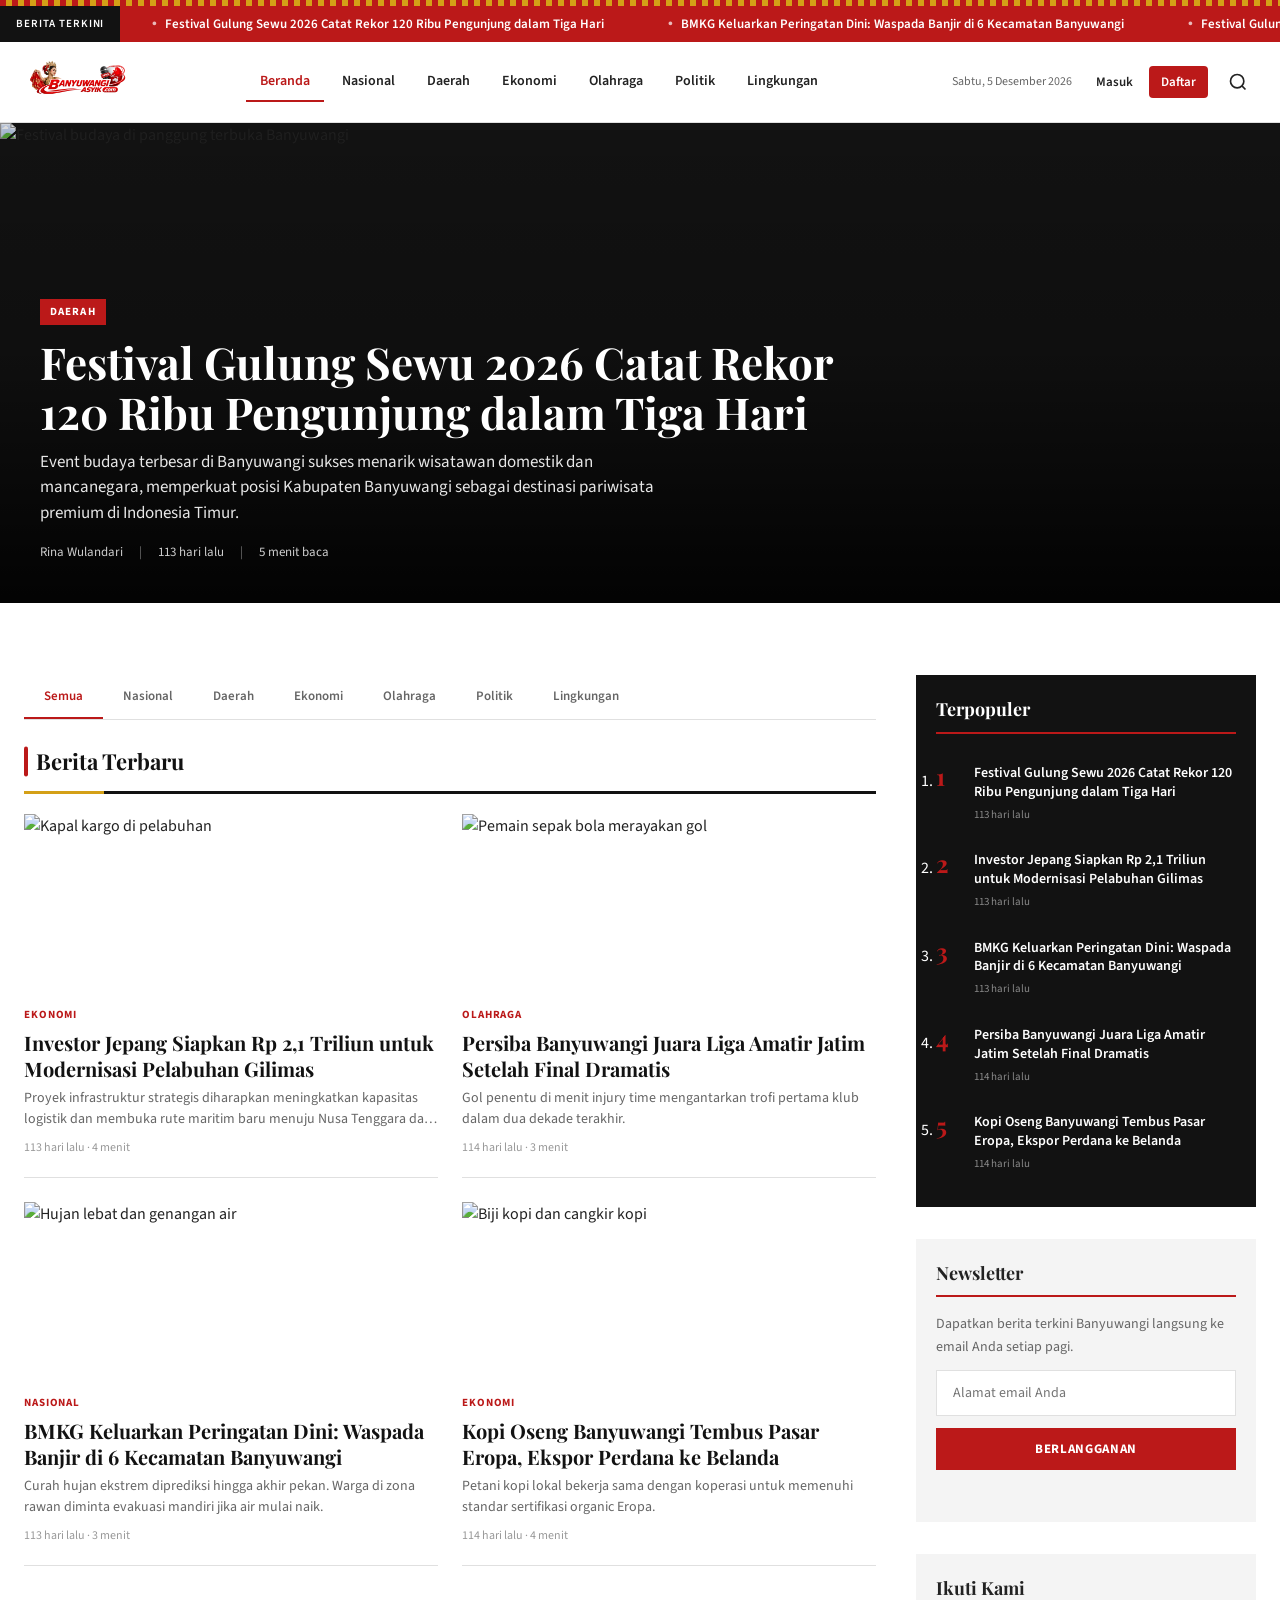
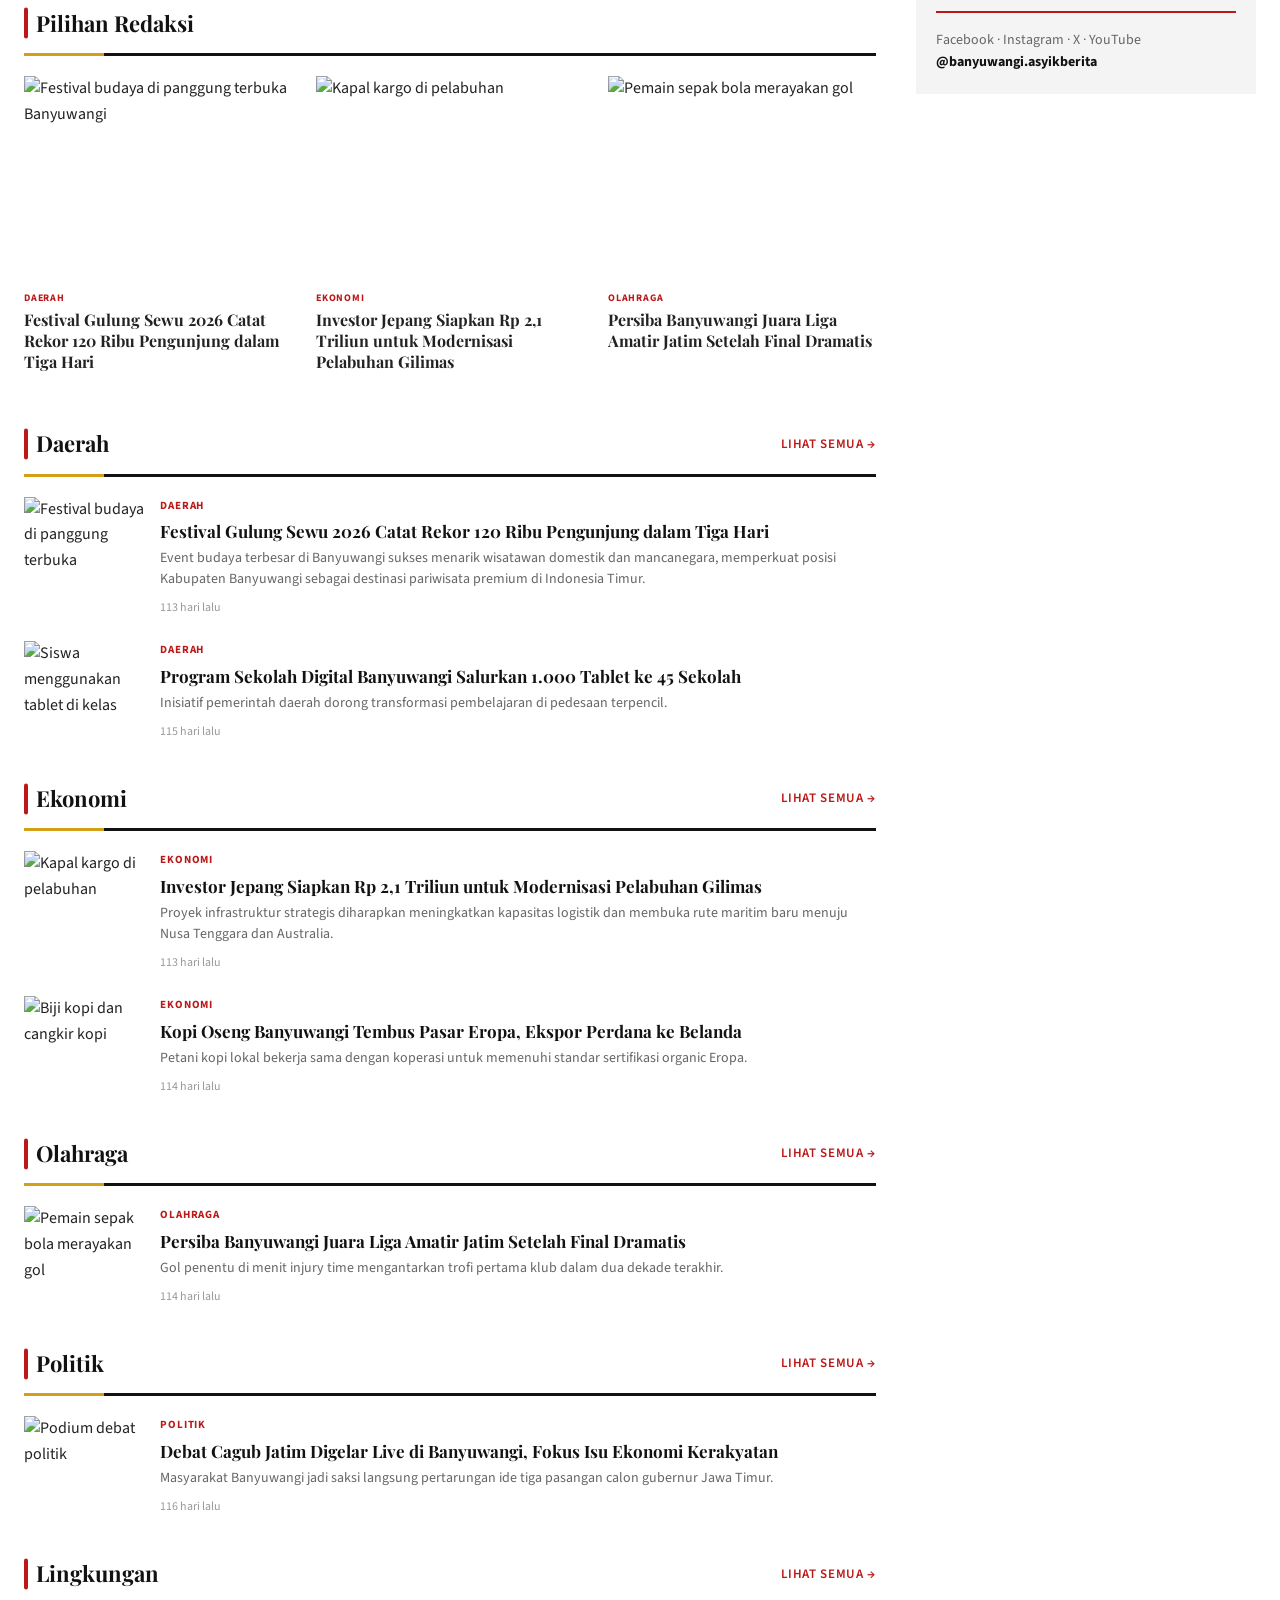
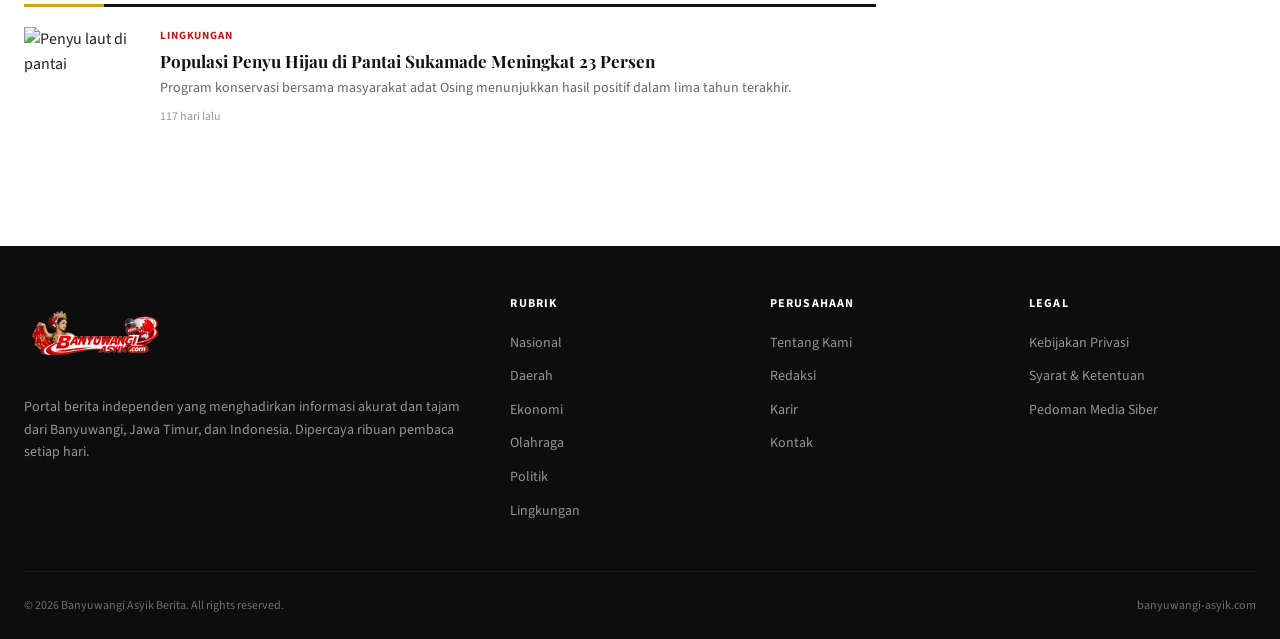
==== index.html @ 3a58cfba "Migrasi ke Firebase: Auth, Firestore database, dan Storage untuk upload foto/video" ====
<!DOCTYPE html>
<html lang="id">
<head>
  <meta charset="UTF-8">
  <meta name="viewport" content="width=device-width, initial-scale=1.0">
  <meta name="description" content="Banyuwangi Asyik Berita — Portal berita terpercaya dari Banyuwangi dan sekitarnya. Nasional, daerah, ekonomi, olahraga, dan lebih banyak lagi.">
  <meta name="keywords" content="Banyuwangi, berita, portal berita, berita Banyuwangi, berita Jawa Timur, berita Indonesia">
  <meta name="author" content="Banyuwangi Asyik Berita">
  <meta name="robots" content="index, follow">
  <meta name="theme-color" content="#bb1919">

  <!-- Open Graph -->
  <meta property="og:type" content="website">
  <meta property="og:site_name" content="Banyuwangi Asyik Berita">
  <meta property="og:title" content="Banyuwangi Asyik Berita — Portal Berita Terkini">
  <meta property="og:description" content="Portal berita terpercaya dari Banyuwangi dan sekitarnya. Nasional, daerah, ekonomi, olahraga, dan lebih banyak lagi.">
  <meta property="og:url" content="https://banyuwangi-asyik.com/">
  <meta property="og:image" content="assets/logo.png">
  <meta property="og:locale" content="id_ID">

  <!-- Twitter Card -->
  <meta name="twitter:card" content="summary">
  <meta name="twitter:title" content="Banyuwangi Asyik Berita — Portal Berita Terkini">
  <meta name="twitter:description" content="Portal berita terpercaya dari Banyuwangi dan sekitarnya.">
  <meta name="twitter:image" content="assets/logo.png">

  <title>Banyuwangi Asyik Berita — Portal Berita Terkini</title>
  <link rel="preconnect" href="https://fonts.googleapis.com">
  <link rel="preconnect" href="https://fonts.gstatic.com" crossorigin>
  <link href="https://fonts.googleapis.com/css2?family=Playfair+Display:wght@600;700;800&family=Source+Sans+3:wght@400;600;700&display=swap" rel="stylesheet">
  <link rel="stylesheet" href="css/style.css">
  <link rel="icon" href="assets/logo.png" type="image/png">
  <link rel="canonical" href="https://banyuwangi-asyik.com/">

  <!-- Firebase SDK -->
  <script src="https://www.gstatic.com/firebasejs/8.10.1/firebase-app.js"></script>
  <script src="https://www.gstatic.com/firebasejs/8.10.1/firebase-auth.js"></script>
  <script src="https://www.gstatic.com/firebasejs/8.10.1/firebase-firestore.js"></script>
  <script src="https://www.gstatic.com/firebasejs/8.10.1/firebase-storage.js"></script>
</head>
<body>

  <!-- Batik Pattern -->
  <div class="batik-pattern" aria-hidden="true"></div>

  <!-- Breaking News -->
  <div class="breaking-bar" id="breaking-bar">
    <div class="breaking-bar__label">Berita Terkini</div>
    <div class="breaking-bar__track">
      <div class="breaking-bar__items" id="breaking-ticker"></div>
    </div>
  </div>

  <!-- Header -->
  <header class="site-header">
    <div class="site-header__inner">
      <a href="index.html" class="site-logo" aria-label="Banyuwangi Asyik Berita - Beranda">
        <img src="assets/logo.png" alt="Banyuwangi Asyik Berita Online" class="site-logo__img" width="200" height="68">
      </a>

      <nav class="site-nav" aria-label="Navigasi utama">
        <a href="index.html" class="site-nav__link active" aria-current="page">Beranda</a>
        <a href="index.html#nasional" class="site-nav__link">Nasional</a>
        <a href="index.html#daerah" class="site-nav__link">Daerah</a>
        <a href="index.html#ekonomi" class="site-nav__link">Ekonomi</a>
        <a href="index.html#olahraga" class="site-nav__link">Olahraga</a>
        <a href="index.html#politik" class="site-nav__link">Politik</a>
        <a href="index.html#lingkungan" class="site-nav__link">Lingkungan</a>
      </nav>

      <div class="site-header__actions">
        <time class="header-date" id="header-date"></time>
        <nav class="auth-nav" id="auth-nav" aria-label="Navigasi akun"></nav>
        <button class="btn-search" id="btn-search" aria-label="Cari berita">
          <svg width="20" height="20" viewBox="0 0 24 24" fill="none" stroke="currentColor" stroke-width="2" aria-hidden="true">
            <circle cx="11" cy="11" r="8"/><path d="m21 21-4.3-4.3"/>
          </svg>
        </button>
        <button class="btn-menu" id="btn-menu" aria-label="Buka menu navigasi" aria-expanded="false" aria-controls="mobile-nav">
          <span></span><span></span><span></span>
        </button>
      </div>
    </div>
  </header>

  <!-- Mobile Nav -->
  <nav class="mobile-nav" id="mobile-nav" aria-label="Navigasi mobile">
    <a href="index.html" class="mobile-nav__link">Beranda</a>
    <a href="index.html#nasional" class="mobile-nav__link">Nasional</a>
    <a href="index.html#daerah" class="mobile-nav__link">Daerah</a>
    <a href="index.html#ekonomi" class="mobile-nav__link">Ekonomi</a>
    <a href="index.html#olahraga" class="mobile-nav__link">Olahraga</a>
    <a href="index.html#politik" class="mobile-nav__link">Politik</a>
    <a href="index.html#lingkungan" class="mobile-nav__link">Lingkungan</a>
  </nav>

  <!-- Hero -->
  <section class="hero" id="hero-section" aria-label="Berita utama"></section>

  <!-- Main Content -->
  <div class="container">
    <div class="main-grid">
      <main>
        <!-- Category Tabs -->
        <div class="category-tabs" id="category-tabs" role="tablist" aria-label="Kategori berita"></div>

        <!-- Latest News Grid -->
        <div class="section-header">
          <h2 class="section-header__title">Berita Terbaru</h2>
        </div>
        <div class="news-grid" id="news-grid"></div>

        <!-- Stories Row -->
        <div class="section-header">
          <h2 class="section-header__title">Pilihan Redaksi</h2>
        </div>
        <div class="stories-row" id="stories-row"></div>

        <!-- Category Sections -->
        <div id="category-sections"></div>
      </main>

      <!-- Sidebar -->
      <aside class="sidebar">
        <div class="sidebar-widget sidebar-widget--dark">
          <h3 class="sidebar-widget__title">Terpopuler</h3>
          <ol class="most-read-list" id="most-read"></ol>
        </div>

        <div class="sidebar-widget">
          <h3 class="sidebar-widget__title">Newsletter</h3>
          <p style="font-size:0.875rem;color:var(--color-text-muted);margin-bottom:0.75rem;">
            Dapatkan berita terkini Banyuwangi langsung ke email Anda setiap pagi.
          </p>
          <form class="newsletter-form" id="newsletter-form">
            <input type="email" placeholder="Alamat email Anda" required aria-label="Alamat email">
            <button type="submit">Berlangganan</button>
          </form>
          <p class="newsletter-form__message" id="newsletter-message" role="status" aria-live="polite"></p>
        </div>

        <div class="sidebar-widget">
          <h3 class="sidebar-widget__title">Ikuti Kami</h3>
          <p style="font-size:0.875rem;color:var(--color-text-muted);line-height:1.6;">
            Facebook · Instagram · X · YouTube<br>
            <strong style="color:var(--color-dark);">@banyuwangi.asyikberita</strong>
          </p>
        </div>
      </aside>
    </div>
  </div>

  <!-- Footer -->
  <footer class="site-footer">
    <div class="container">
      <div class="site-footer__grid">
        <div>
          <img src="assets/logo.png" alt="Banyuwangi Asyik Berita Online" class="site-footer__logo" width="220" height="90">
          <p class="site-footer__desc">
            Portal berita independen yang menghadirkan informasi akurat dan tajam dari Banyuwangi, Jawa Timur, dan Indonesia. Dipercaya ribuan pembaca setiap hari.
          </p>
        </div>
        <div>
          <h4 class="site-footer__heading">Rubrik</h4>
          <ul class="site-footer__links">
            <li><a href="index.html#nasional">Nasional</a></li>
            <li><a href="index.html#daerah">Daerah</a></li>
            <li><a href="index.html#ekonomi">Ekonomi</a></li>
            <li><a href="index.html#olahraga">Olahraga</a></li>
            <li><a href="index.html#politik">Politik</a></li>
            <li><a href="index.html#lingkungan">Lingkungan</a></li>
          </ul>
        </div>
        <div>
          <h4 class="site-footer__heading">Perusahaan</h4>
          <ul class="site-footer__links">
            <li><a href="#">Tentang Kami</a></li>
            <li><a href="#">Redaksi</a></li>
            <li><a href="#">Karir</a></li>
            <li><a href="#">Kontak</a></li>
          </ul>
        </div>
        <div>
          <h4 class="site-footer__heading">Legal</h4>
          <ul class="site-footer__links">
            <li><a href="#">Kebijakan Privasi</a></li>
            <li><a href="#">Syarat & Ketentuan</a></li>
            <li><a href="#">Pedoman Media Siber</a></li>
          </ul>
        </div>
      </div>
      <div class="site-footer__bottom">
        <span>&copy; 2026 Banyuwangi Asyik Berita. All rights reserved.</span>
        <span>banyuwangi-asyik.com</span>
      </div>
    </div>
  </footer>

  <!-- Search Modal -->
  <div class="search-modal" id="search-modal" role="dialog" aria-label="Pencarian" aria-modal="true">
    <div class="search-modal__box">
      <button class="search-modal__close" id="search-close" aria-label="Tutup pencarian">&times;</button>
      <input type="search" class="search-modal__input" id="search-input" placeholder="Cari berita..." autofocus>
      <div class="search-results" id="search-results"></div>
    </div>
  </div>

  <script src="js/articles.js"></script>
  <script src="js/firebase-config.js"></script>
  <script src="js/auth.js"></script>
  <script src="js/main.js"></script>
  <script>
    document.addEventListener("DOMContentLoaded", async () => {
      await loadFirebaseArticles();
      App.initHomepage();
    });
  </script>
</body>
</html>
---- css/style.css ----
/* ============================================
   Banyuwangi Asyik Berita — International News Design
   Inspired by BBC, Reuters, CNN aesthetics
   ============================================ */

:root {
  --color-primary: #bb1919;
  --color-primary-dark: #9a1414;
  --color-banyuwangi-green: #1a7a3c;
  --color-banyuwangi-gold: #d4a017;
  --color-banyuwangi-cream: #fdf8f0;
  --color-dark: #121212;
  --color-dark-soft: #1e1e1e;
  --color-text: #222222;
  --color-text-muted: #666666;
  --color-text-light: #999999;
  --color-border: #e0e0e0;
  --color-bg: #ffffff;
  --color-bg-alt: #f4f4f4;
  --color-bg-dark: #0d0d0d;
  --font-serif: "Playfair Display", Georgia, "Times New Roman", serif;
  --font-sans: "Source Sans 3", -apple-system, BlinkMacSystemFont, "Segoe UI", sans-serif;
  --max-width: 1280px;
  --header-height: 80px;
  --transition: 0.2s ease;
}

*, *::before, *::after {
  box-sizing: border-box;
  margin: 0;
  padding: 0;
}

html {
  scroll-behavior: smooth;
  font-size: 16px;
}

body {
  font-family: var(--font-sans);
  color: var(--color-text);
  background: var(--color-bg);
  line-height: 1.6;
  -webkit-font-smoothing: antialiased;
}

img {
  max-width: 100%;
  height: auto;
  display: block;
}

a {
  color: inherit;
  text-decoration: none;
}

ul { list-style: none; }

/* ---- Batik Pattern (Khas Banyuwangi) ---- */
.batik-pattern {
  height: 6px;
  background-image:
    linear-gradient(45deg, var(--color-banyuwangi-gold) 25%, transparent 25%, transparent 75%, var(--color-banyuwangi-gold) 75%),
    linear-gradient(45deg, var(--color-banyuwangi-gold) 25%, transparent 25%, transparent 75%, var(--color-banyuwangi-gold) 75%);
  background-color: var(--color-primary);
  background-size: 12px 12px;
  background-position: 0 0, 6px 6px;
}

/* ---- Breaking News Ticker ---- */
.breaking-bar {
  background: var(--color-primary);
  color: #fff;
  font-size: 0.8125rem;
  font-weight: 600;
  overflow: hidden;
  height: 36px;
  display: flex;
  align-items: center;
}

.breaking-bar__label {
  background: var(--color-dark);
  padding: 0 1rem;
  height: 100%;
  display: flex;
  align-items: center;
  white-space: nowrap;
  flex-shrink: 0;
  text-transform: uppercase;
  letter-spacing: 0.08em;
  font-size: 0.6875rem;
}

.breaking-bar__track {
  overflow: hidden;
  flex: 1;
  position: relative;
}

.breaking-bar__items {
  display: flex;
  animation: ticker 30s linear infinite;
  white-space: nowrap;
}

.breaking-bar__items:hover {
  animation-play-state: paused;
}

.breaking-bar__item {
  padding: 0 2rem;
  display: inline-flex;
  align-items: center;
  gap: 0.5rem;
}

.breaking-bar__item::before {
  content: "●";
  font-size: 0.5rem;
  opacity: 0.7;
}

@keyframes ticker {
  0% { transform: translateX(0); }
  100% { transform: translateX(-50%); }
}

/* ---- Header ---- */
.site-header {
  background: var(--color-bg);
  border-bottom: 1px solid var(--color-border);
  position: sticky;
  top: 0;
  z-index: 100;
}

.site-header__inner {
  max-width: var(--max-width);
  margin: 0 auto;
  padding: 0 1.5rem;
  display: flex;
  align-items: center;
  justify-content: space-between;
  height: var(--header-height);
}

.site-logo {
  display: flex;
  align-items: center;
  flex-shrink: 0;
}

.site-logo__img {
  height: 68px;
  width: auto;
  object-fit: contain;
  display: block;
  transition: transform 0.3s ease;
}

.site-logo:hover .site-logo__img {
  transform: scale(1.05);
}

.site-nav {
  display: flex;
  align-items: center;
  gap: 0.25rem;
}

.site-nav__link {
  padding: 0.5rem 0.875rem;
  font-size: 0.875rem;
  font-weight: 600;
  color: var(--color-text);
  border-bottom: 2px solid transparent;
  transition: color var(--transition), border-color var(--transition);
}

.site-nav__link:hover,
.site-nav__link.active {
  color: var(--color-primary);
  border-bottom-color: var(--color-primary);
}

.site-header__actions {
  display: flex;
  align-items: center;
  gap: 0.75rem;
}

.auth-nav {
  display: flex;
  align-items: center;
  gap: 0.25rem;
}

.auth-nav__link {
  padding: 0.375rem 0.75rem;
  font-size: 0.8125rem;
  font-weight: 600;
  color: var(--color-text);
  border-radius: 4px;
  transition: background var(--transition), color var(--transition);
  white-space: nowrap;
}

.auth-nav__link:hover {
  background: var(--color-bg-alt);
  color: var(--color-primary);
}

.auth-nav__link--cta {
  background: var(--color-primary);
  color: #fff;
}

.auth-nav__link--cta:hover {
  background: var(--color-primary-dark);
  color: #fff;
}

.auth-nav__link--user {
  color: var(--color-primary);
  font-weight: 700;
}

.auth-nav__link--logout {
  color: var(--color-text-muted);
}

.header-date {
  font-size: 0.75rem;
  color: var(--color-text-muted);
  display: none;
}

.btn-search {
  background: none;
  border: none;
  cursor: pointer;
  padding: 0.5rem;
  color: var(--color-text);
  display: flex;
  align-items: center;
}

.btn-menu {
  display: none;
  background: none;
  border: none;
  cursor: pointer;
  padding: 0.5rem;
  flex-direction: column;
  gap: 5px;
}

.btn-menu span {
  display: block;
  width: 22px;
  height: 2px;
  background: var(--color-dark);
  transition: var(--transition);
}

/* ---- Layout ---- */
.container {
  max-width: var(--max-width);
  margin: 0 auto;
  padding: 0 1.5rem;
}

.main-grid {
  display: grid;
  grid-template-columns: 1fr 340px;
  gap: 2.5rem;
  padding: 2rem 0 3rem;
}

/* ---- Hero ---- */
.hero {
  position: relative;
  margin-bottom: 2.5rem;
  overflow: hidden;
  background: var(--color-dark);
}

.hero__link {
  display: block;
  position: relative;
}

.hero__image {
  width: 100%;
  height: 480px;
  object-fit: cover;
  opacity: 0.85;
  transition: transform 0.6s ease, opacity var(--transition);
}

.hero__link:hover .hero__image {
  transform: scale(1.03);
  opacity: 0.75;
}

.hero__overlay {
  position: absolute;
  inset: 0;
  background: linear-gradient(to top, rgba(0,0,0,0.85) 0%, rgba(0,0,0,0.2) 50%, transparent 100%);
}

.hero__content {
  position: absolute;
  bottom: 0;
  left: 0;
  right: 0;
  padding: 2.5rem;
  color: #fff;
}

.hero__category {
  display: inline-block;
  background: var(--color-primary);
  color: #fff;
  font-size: 0.6875rem;
  font-weight: 700;
  text-transform: uppercase;
  letter-spacing: 0.1em;
  padding: 0.25rem 0.625rem;
  margin-bottom: 0.75rem;
}

.hero__title {
  font-family: var(--font-serif);
  font-size: clamp(1.75rem, 4vw, 2.75rem);
  font-weight: 700;
  line-height: 1.15;
  margin-bottom: 0.75rem;
  max-width: 800px;
}

.hero__excerpt {
  font-size: 1.0625rem;
  opacity: 0.9;
  max-width: 640px;
  line-height: 1.5;
  margin-bottom: 1rem;
}

.hero__meta {
  display: flex;
  align-items: center;
  gap: 1rem;
  font-size: 0.8125rem;
  opacity: 0.8;
}

.hero__meta span + span::before {
  content: "|";
  margin-right: 1rem;
  opacity: 0.5;
}

/* ---- Section Headers ---- */
.section-header {
  display: flex;
  align-items: center;
  justify-content: space-between;
  margin-bottom: 1.25rem;
  padding-bottom: 0.75rem;
  border-bottom: 3px solid var(--color-dark);
  position: relative;
}

.section-header::after {
  content: "";
  position: absolute;
  bottom: -3px;
  left: 0;
  width: 80px;
  height: 3px;
  background: var(--color-banyuwangi-gold);
}

.section-header__title {
  font-family: var(--font-serif);
  font-size: 1.375rem;
  font-weight: 700;
  color: var(--color-dark);
  position: relative;
  padding-left: 0.75rem;
}

.section-header__title::before {
  content: "";
  position: absolute;
  left: 0;
  top: 50%;
  transform: translateY(-50%);
  width: 4px;
  height: 1.4em;
  background: var(--color-primary);
  border-radius: 2px;
}

.section-header__link {
  font-size: 0.8125rem;
  font-weight: 600;
  color: var(--color-primary);
  text-transform: uppercase;
  letter-spacing: 0.05em;
}

.section-header__link:hover {
  text-decoration: underline;
}

/* ---- News Cards ---- */
.news-grid {
  display: grid;
  grid-template-columns: repeat(2, 1fr);
  gap: 1.5rem;
  margin-bottom: 2.5rem;
}

.news-card {
  display: flex;
  flex-direction: column;
  border-bottom: 1px solid var(--color-border);
  padding-bottom: 1.25rem;
  transition: opacity var(--transition);
}

.news-card:hover {
  opacity: 0.85;
}

.news-card--horizontal {
  flex-direction: row;
  gap: 1rem;
  border-bottom: none;
  padding-bottom: 0;
}

.news-card__image-wrap {
  overflow: hidden;
  flex-shrink: 0;
}

.news-card__image {
  width: 100%;
  height: 180px;
  object-fit: cover;
  transition: transform 0.4s ease;
}

.news-card--horizontal .news-card__image {
  width: 120px;
  height: 80px;
}

.news-card:hover .news-card__image {
  transform: scale(1.05);
}

.news-card__body {
  padding-top: 0.75rem;
  flex: 1;
}

.news-card--horizontal .news-card__body {
  padding-top: 0;
}

.news-card__category {
  font-size: 0.6875rem;
  font-weight: 700;
  text-transform: uppercase;
  letter-spacing: 0.08em;
  color: var(--color-primary);
  margin-bottom: 0.375rem;
}

.news-card__title {
  font-family: var(--font-serif);
  font-size: 1.0625rem;
  font-weight: 700;
  line-height: 1.3;
  margin-bottom: 0.375rem;
  color: var(--color-dark);
}

.news-card--featured .news-card__title {
  font-size: 1.25rem;
}

.news-card__excerpt {
  font-size: 0.875rem;
  color: var(--color-text-muted);
  line-height: 1.5;
  display: -webkit-box;
  -webkit-line-clamp: 2;
  -webkit-box-orient: vertical;
  overflow: hidden;
}

.news-card__meta {
  font-size: 0.75rem;
  color: var(--color-text-light);
  margin-top: 0.5rem;
}

/* ---- Category Tabs ---- */
.category-tabs {
  display: flex;
  gap: 0;
  border-bottom: 1px solid var(--color-border);
  margin-bottom: 1.5rem;
  overflow-x: auto;
  -webkit-overflow-scrolling: touch;
}

.category-tabs__btn {
  background: none;
  border: none;
  padding: 0.75rem 1.25rem;
  font-family: var(--font-sans);
  font-size: 0.8125rem;
  font-weight: 600;
  color: var(--color-text-muted);
  cursor: pointer;
  white-space: nowrap;
  border-bottom: 2px solid transparent;
  transition: color var(--transition), border-color var(--transition);
}

.category-tabs__btn:hover,
.category-tabs__btn.active {
  color: var(--color-primary);
  border-bottom-color: var(--color-primary);
}

/* ---- Sidebar ---- */
.sidebar {
  display: flex;
  flex-direction: column;
  gap: 2rem;
}

.sidebar-widget {
  background: var(--color-bg-alt);
  padding: 1.25rem;
}

.sidebar-widget--dark {
  background: var(--color-dark);
  color: #fff;
}

.sidebar-widget__title {
  font-family: var(--font-serif);
  font-size: 1.125rem;
  font-weight: 700;
  margin-bottom: 1rem;
  padding-bottom: 0.5rem;
  border-bottom: 2px solid var(--color-primary);
}

.sidebar-widget--dark .sidebar-widget__title {
  border-bottom-color: var(--color-primary);
}

.most-read-list {
  display: flex;
  flex-direction: column;
  gap: 0;
}

.most-read-item {
  display: flex;
  gap: 0.875rem;
  padding: 0.875rem 0;
  border-bottom: 1px solid var(--color-border);
  align-items: flex-start;
}

.sidebar-widget--dark .most-read-item {
  border-bottom-color: rgba(255,255,255,0.1);
}

.most-read-item:last-child {
  border-bottom: none;
}

.most-read-item__num {
  font-family: var(--font-serif);
  font-size: 1.5rem;
  font-weight: 700;
  color: var(--color-primary);
  line-height: 1;
  min-width: 1.5rem;
}

.sidebar-widget--dark .most-read-item__num {
  color: var(--color-primary);
}

.most-read-item__title {
  font-size: 0.875rem;
  font-weight: 600;
  line-height: 1.35;
  color: var(--color-dark);
}

.sidebar-widget--dark .most-read-item__title {
  color: #fff;
}

.most-read-item:hover .most-read-item__title {
  color: var(--color-primary);
}

.most-read-item__time {
  font-size: 0.6875rem;
  color: var(--color-text-light);
  margin-top: 0.25rem;
}

.sidebar-widget--dark .most-read-item__time {
  color: rgba(255,255,255,0.5);
}

/* Newsletter */
.newsletter-form {
  display: flex;
  flex-direction: column;
  gap: 0.75rem;
}

.newsletter-form input {
  padding: 0.75rem 1rem;
  border: 1px solid var(--color-border);
  font-family: var(--font-sans);
  font-size: 0.875rem;
  background: #fff;
}

.newsletter-form button {
  padding: 0.75rem 1rem;
  background: var(--color-primary);
  color: #fff;
  border: none;
  font-family: var(--font-sans);
  font-size: 0.8125rem;
  font-weight: 700;
  text-transform: uppercase;
  letter-spacing: 0.05em;
  cursor: pointer;
  transition: background var(--transition);
}

.newsletter-form button:hover {
  background: var(--color-primary-dark);
}

/* ---- Secondary Stories Row ---- */
.stories-row {
  display: grid;
  grid-template-columns: repeat(3, 1fr);
  gap: 1.5rem;
  margin-bottom: 2.5rem;
}

.story-card {
  position: relative;
  overflow: hidden;
}

.story-card__image {
  width: 100%;
  height: 200px;
  object-fit: cover;
  transition: transform 0.4s ease;
}

.story-card:hover .story-card__image {
  transform: scale(1.05);
}

.story-card__content {
  padding: 0.875rem 0;
}

.story-card__category {
  font-size: 0.625rem;
  font-weight: 700;
  text-transform: uppercase;
  letter-spacing: 0.08em;
  color: var(--color-primary);
}

.story-card__title {
  font-family: var(--font-serif);
  font-size: 1rem;
  font-weight: 700;
  line-height: 1.3;
  margin-top: 0.25rem;
}

/* ---- Article Page ---- */
.article-header {
  padding: 2.5rem 0 1.5rem;
  max-width: 780px;
}

.article-header__category {
  font-size: 0.75rem;
  font-weight: 700;
  text-transform: uppercase;
  letter-spacing: 0.1em;
  color: var(--color-primary);
  margin-bottom: 0.75rem;
}

.article-header__title {
  font-family: var(--font-serif);
  font-size: clamp(1.875rem, 4vw, 2.75rem);
  font-weight: 700;
  line-height: 1.15;
  color: var(--color-dark);
  margin-bottom: 1rem;
}

.article-header__excerpt {
  font-size: 1.1875rem;
  color: var(--color-text-muted);
  line-height: 1.5;
  margin-bottom: 1.25rem;
}

.article-header__meta {
  display: flex;
  flex-wrap: wrap;
  align-items: center;
  gap: 0.5rem 1.5rem;
  font-size: 0.875rem;
  color: var(--color-text-muted);
  padding-bottom: 1.25rem;
  border-bottom: 1px solid var(--color-border);
}

.article-header__author {
  font-weight: 700;
  color: var(--color-dark);
}

.article-hero-image {
  width: 100%;
  max-height: 520px;
  object-fit: cover;
  margin-bottom: 0.5rem;
}

.article-hero-caption {
  font-size: 0.8125rem;
  color: var(--color-text-light);
  margin-bottom: 2rem;
  font-style: italic;
}

.article-video {
  position: relative;
  width: 100%;
  max-width: 680px;
  padding-bottom: 56.25%;
  height: 0;
  margin-bottom: 2rem;
  background: #000;
  border-radius: 8px;
  overflow: hidden;
}

.article-video iframe {
  position: absolute;
  top: 0;
  left: 0;
  width: 100%;
  height: 100%;
  border: 0;
}

.article-video--link {
  height: auto;
  padding: 0;
  background: none;
  margin-bottom: 1.5rem;
}

.article-video--link a {
  display: inline-flex;
  align-items: center;
  gap: 0.5rem;
  padding: 0.875rem 1.5rem;
  background: var(--color-primary);
  color: #fff;
  font-size: 0.9375rem;
  font-weight: 700;
  border-radius: 4px;
  transition: background var(--transition);
}

.article-video--link a:hover {
  background: var(--color-primary-dark);
}

.article-body {
  max-width: 680px;
  font-size: 1.0625rem;
  line-height: 1.8;
  color: var(--color-text);
}

.article-body p {
  margin-bottom: 1.25rem;
}

.article-body h2 {
  font-family: var(--font-serif);
  font-size: 1.5rem;
  font-weight: 700;
  margin: 2rem 0 1rem;
  color: var(--color-dark);
}

.article-body blockquote {
  border-left: 4px solid var(--color-primary);
  padding: 1rem 0 1rem 1.5rem;
  margin: 1.5rem 0;
  font-family: var(--font-serif);
  font-size: 1.25rem;
  font-style: italic;
  color: var(--color-text-muted);
  line-height: 1.5;
}

.article-share {
  display: flex;
  align-items: center;
  gap: 1rem;
  padding: 1.5rem 0;
  margin: 2rem 0;
  border-top: 1px solid var(--color-border);
  border-bottom: 1px solid var(--color-border);
}

.article-share__label {
  font-size: 0.8125rem;
  font-weight: 700;
  text-transform: uppercase;
  letter-spacing: 0.05em;
}

.article-share__btn {
  padding: 0.5rem 1rem;
  border: 1px solid var(--color-border);
  background: none;
  font-size: 0.75rem;
  font-weight: 600;
  cursor: pointer;
  transition: background var(--transition), color var(--transition);
}

.article-share__btn:hover {
  background: var(--color-dark);
  color: #fff;
  border-color: var(--color-dark);
}

.related-articles {
  margin-top: 3rem;
  padding-top: 2rem;
  border-top: 3px solid var(--color-dark);
}

/* ---- Footer ---- */
.site-footer {
  background: var(--color-bg-dark);
  color: rgba(255,255,255,0.8);
  padding: 3rem 0 1.5rem;
  margin-top: 2rem;
}

.site-footer__grid {
  display: grid;
  grid-template-columns: 2fr 1fr 1fr 1fr;
  gap: 2rem;
  margin-bottom: 2.5rem;
}

.site-footer__logo {
  height: 90px;
  width: auto;
  object-fit: contain;
  margin-bottom: 0.75rem;
  display: block;
}

.site-footer__desc {
  font-size: 0.875rem;
  line-height: 1.6;
  opacity: 0.7;
}

.site-footer__heading {
  font-size: 0.75rem;
  font-weight: 700;
  text-transform: uppercase;
  letter-spacing: 0.1em;
  color: #fff;
  margin-bottom: 1rem;
}

.site-footer__links li {
  margin-bottom: 0.5rem;
}

.site-footer__links a {
  font-size: 0.875rem;
  opacity: 0.7;
  transition: opacity var(--transition), color var(--transition);
}

.site-footer__links a:hover {
  opacity: 1;
  color: var(--color-primary);
}

.site-footer__bottom {
  border-top: 1px solid rgba(255,255,255,0.1);
  padding-top: 1.5rem;
  display: flex;
  justify-content: space-between;
  align-items: center;
  font-size: 0.75rem;
  opacity: 0.5;
}

/* ---- Search Modal ---- */
.search-modal {
  display: none;
  position: fixed;
  inset: 0;
  background: rgba(0,0,0,0.7);
  z-index: 200;
  align-items: flex-start;
  justify-content: center;
  padding-top: 10vh;
}

.search-modal.open {
  display: flex;
}

.search-modal__box {
  background: #fff;
  width: 90%;
  max-width: 600px;
  padding: 2rem;
  position: relative;
}

.search-modal__close {
  position: absolute;
  top: 1rem;
  right: 1rem;
  background: none;
  border: none;
  font-size: 1.5rem;
  cursor: pointer;
  color: var(--color-text-muted);
}

.search-modal__input {
  width: 100%;
  padding: 1rem;
  font-size: 1.125rem;
  font-family: var(--font-sans);
  border: 2px solid var(--color-dark);
  outline: none;
}

.search-modal__input:focus {
  border-color: var(--color-primary);
}

.search-results {
  margin-top: 1rem;
  max-height: 400px;
  overflow-y: auto;
}

.search-result-item {
  padding: 0.875rem 0;
  border-bottom: 1px solid var(--color-border);
}

.search-result-item__title {
  font-weight: 600;
  font-size: 0.9375rem;
}

.search-result-item__meta {
  font-size: 0.75rem;
  color: var(--color-text-light);
  margin-top: 0.25rem;
}

/* ---- Mobile Nav ---- */
.mobile-nav {
  display: none;
  position: fixed;
  inset: 0;
  background: var(--color-bg);
  z-index: 150;
  padding: 5rem 1.5rem 2rem;
  overflow-y: auto;
}

.mobile-nav.open {
  display: block;
}

.mobile-nav__link {
  display: block;
  padding: 1rem 0;
  font-size: 1.125rem;
  font-weight: 600;
  border-bottom: 1px solid var(--color-border);
}

/* ---- Newsletter Message ---- */
.newsletter-form__message {
  font-size: 0.8125rem;
  margin-top: 0.75rem;
  line-height: 1.4;
  min-height: 1.25rem;
}

.newsletter-form__message--success {
  color: #1a7f37;
}

.newsletter-form__message--error {
  color: var(--color-primary);
}

/* ---- Toast Notification ---- */
.toast {
  position: fixed;
  bottom: 1.5rem;
  left: 50%;
  transform: translateX(-50%) translateY(100px);
  background: var(--color-dark);
  color: #fff;
  padding: 0.875rem 1.5rem;
  border-radius: 4px;
  font-size: 0.875rem;
  font-weight: 600;
  z-index: 300;
  opacity: 0;
  transition: transform 0.3s ease, opacity 0.3s ease;
  pointer-events: none;
  box-shadow: 0 4px 20px rgba(0,0,0,0.3);
  max-width: 90vw;
  text-align: center;
}

.toast.show {
  transform: translateX(-50%) translateY(0);
  opacity: 1;
}

/* ---- Search Highlight ---- */
.search-result-item mark {
  background: #ffe58f;
  color: var(--color-dark);
  padding: 0 0.125rem;
  border-radius: 2px;
}

/* ---- Focus Styles (Aksesibilitas) ---- */
a:focus-visible,
button:focus-visible,
input:focus-visible,
[tabindex]:focus-visible {
  outline: 3px solid var(--color-primary);
  outline-offset: 2px;
}

/* ---- Reduced Motion ---- */
@media (prefers-reduced-motion: reduce) {
  html {
    scroll-behavior: auto;
  }

  *,
  *::before,
  *::after {
    animation-duration: 0.01ms !important;
    animation-iteration-count: 1 !important;
    transition-duration: 0.01ms !important;
  }

  .breaking-bar__items {
    animation: none;
    flex-wrap: wrap;
    height: 100%;
    overflow-y: auto;
  }
}

/* ---- Utilities ---- */
.sr-only {
  position: absolute;
  width: 1px;
  height: 1px;
  padding: 0;
  margin: -1px;
  overflow: hidden;
  clip: rect(0,0,0,0);
  border: 0;
}

.text-center { text-align: center; }

/* ---- Responsive ---- */
@media (min-width: 768px) {
  .header-date { display: block; }
}

@media (max-width: 1024px) {
  .main-grid {
    grid-template-columns: 1fr;
  }

  .sidebar {
    display: grid;
    grid-template-columns: 1fr 1fr;
    gap: 1.5rem;
  }

  .site-footer__grid {
    grid-template-columns: 1fr 1fr;
  }
}

@media (max-width: 768px) {
  .site-nav { display: none; }

  .btn-menu { display: flex; }

  .auth-nav__link--cta {
    padding: 0.375rem 0.5rem;
    font-size: 0.75rem;
  }

  .auth-nav__link--user {
    display: none;
  }

  .auth-nav__link--logout {
    padding: 0.375rem 0.5rem;
    font-size: 0.75rem;
  }

  .site-logo__img {
    height: 42px;
  }

  .hero__image { height: 320px; }

  .hero__content { padding: 1.5rem; }

  .news-grid {
    grid-template-columns: 1fr;
  }

  .stories-row {
    grid-template-columns: 1fr;
  }

  .sidebar {
    grid-template-columns: 1fr;
  }

  .site-footer__grid {
    grid-template-columns: 1fr;
  }

  .site-footer__bottom {
    flex-direction: column;
    gap: 0.5rem;
    text-align: center;
  }
}
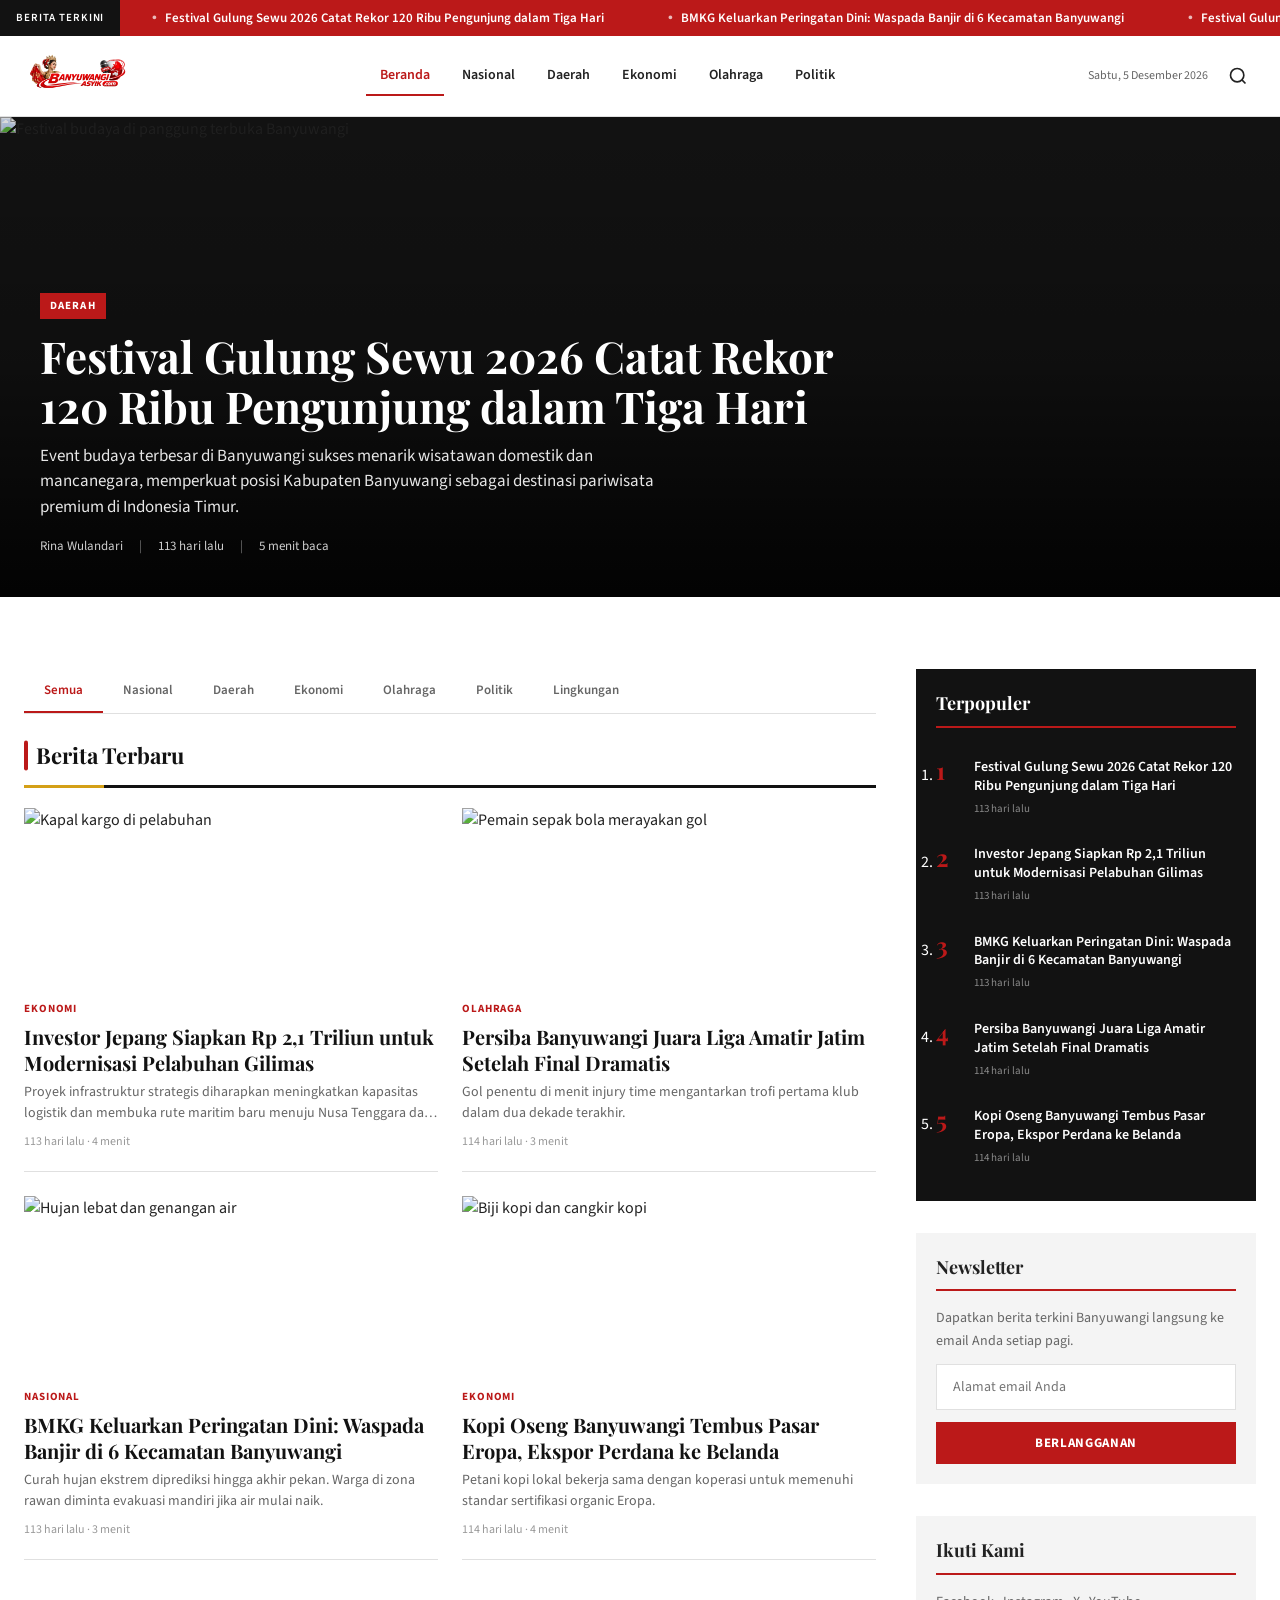
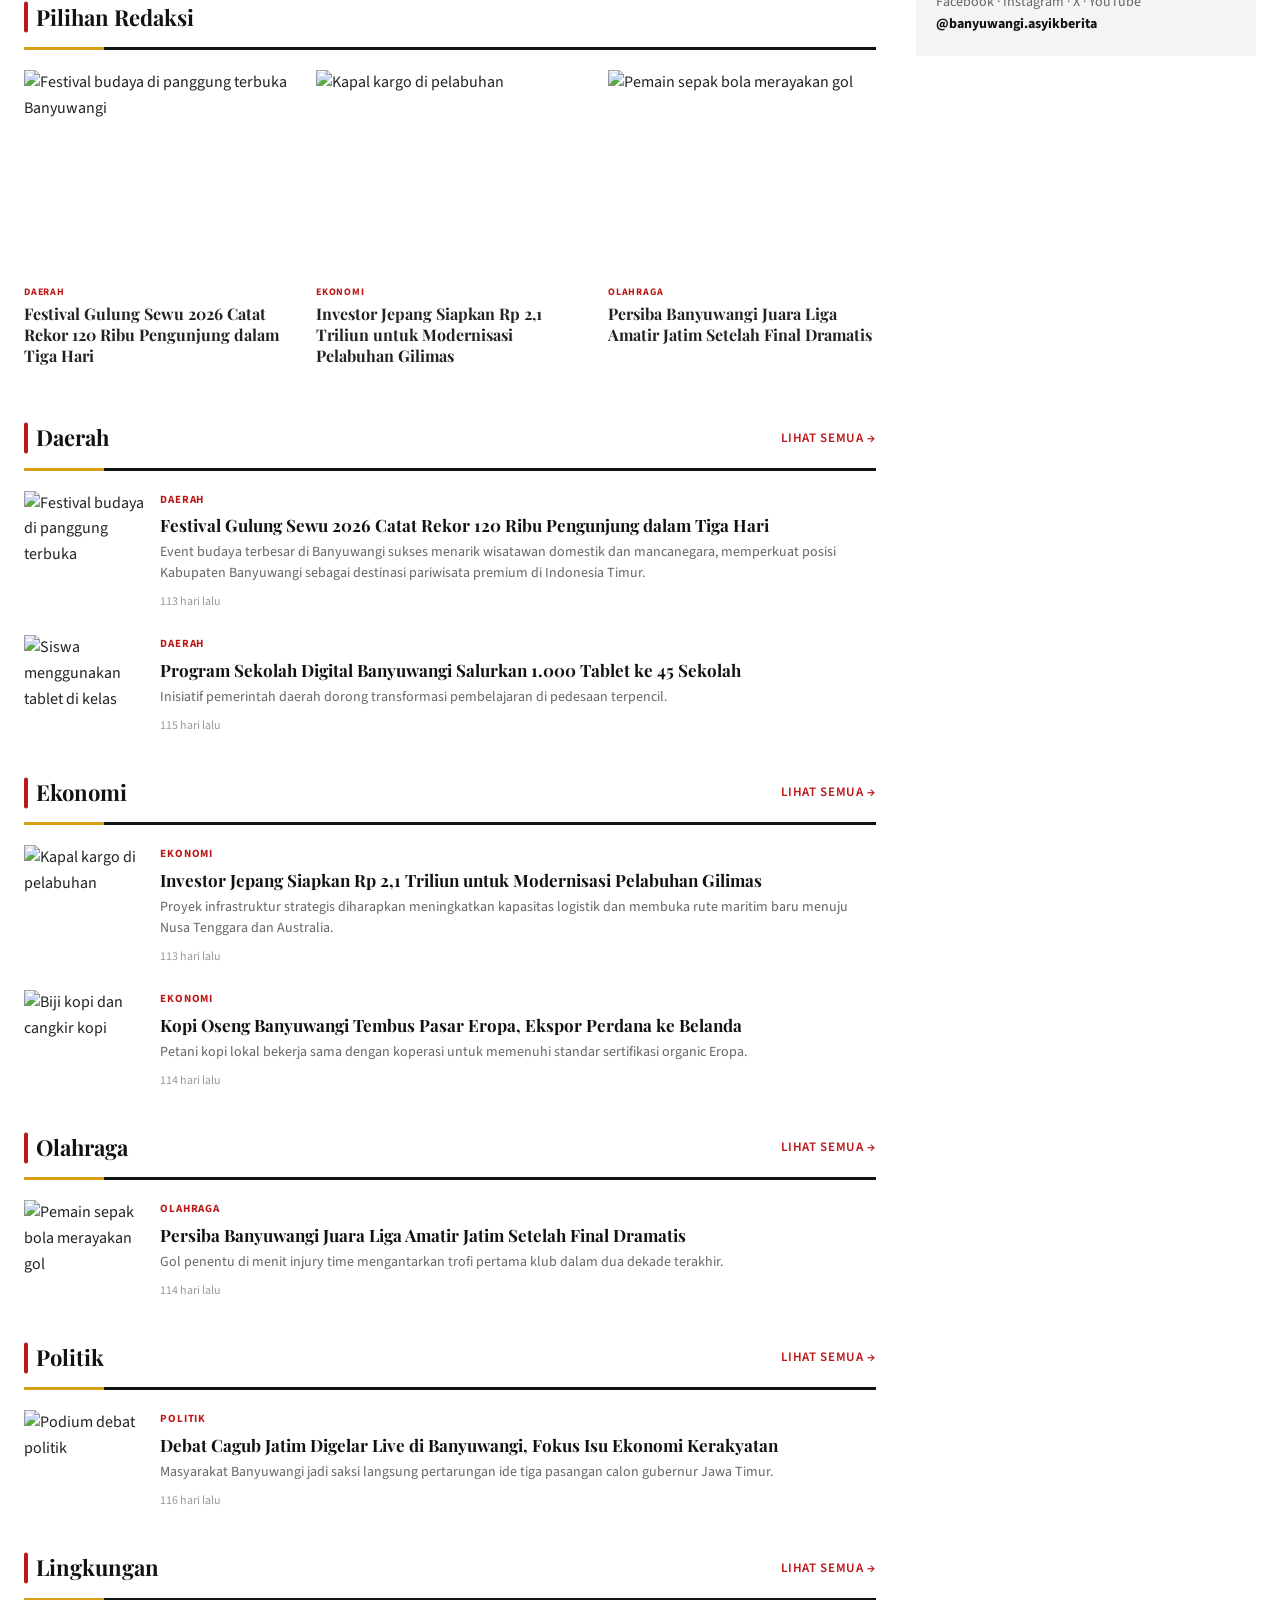
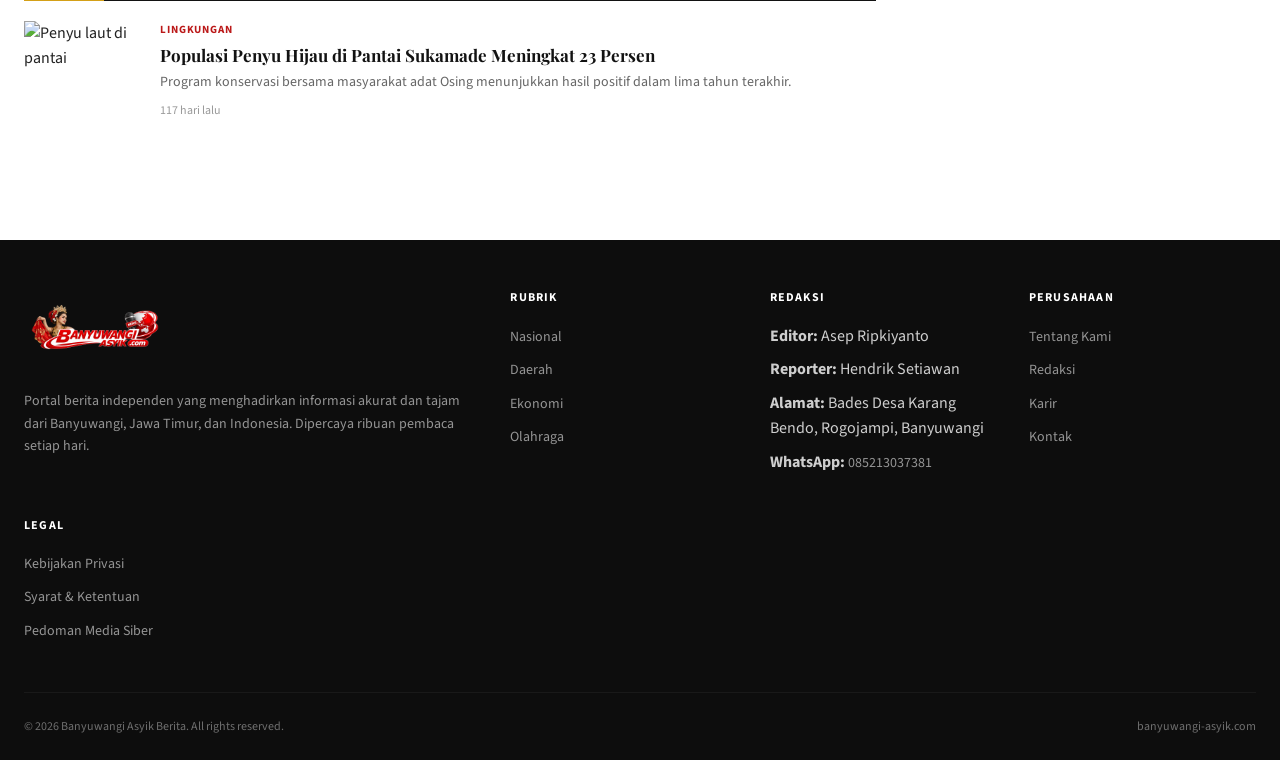
==== commit c3657e8e: "Update domain ke banyuwangi-asyik.com - Update CNAME file dari banyuwangi-asyikberita.online ke bany" ====
--- a/index.html
+++ b/index.html
@@ -4,44 +4,14 @@
   <meta charset="UTF-8">
   <meta name="viewport" content="width=device-width, initial-scale=1.0">
   <meta name="description" content="Banyuwangi Asyik Berita — Portal berita terpercaya dari Banyuwangi dan sekitarnya. Nasional, daerah, ekonomi, olahraga, dan lebih banyak lagi.">
-  <meta name="keywords" content="Banyuwangi, berita, portal berita, berita Banyuwangi, berita Jawa Timur, berita Indonesia">
-  <meta name="author" content="Banyuwangi Asyik Berita">
-  <meta name="robots" content="index, follow">
-  <meta name="theme-color" content="#bb1919">
-
-  <!-- Open Graph -->
-  <meta property="og:type" content="website">
-  <meta property="og:site_name" content="Banyuwangi Asyik Berita">
-  <meta property="og:title" content="Banyuwangi Asyik Berita — Portal Berita Terkini">
-  <meta property="og:description" content="Portal berita terpercaya dari Banyuwangi dan sekitarnya. Nasional, daerah, ekonomi, olahraga, dan lebih banyak lagi.">
-  <meta property="og:url" content="https://banyuwangi-asyik.com/">
-  <meta property="og:image" content="assets/logo.png">
-  <meta property="og:locale" content="id_ID">
-
-  <!-- Twitter Card -->
-  <meta name="twitter:card" content="summary">
-  <meta name="twitter:title" content="Banyuwangi Asyik Berita — Portal Berita Terkini">
-  <meta name="twitter:description" content="Portal berita terpercaya dari Banyuwangi dan sekitarnya.">
-  <meta name="twitter:image" content="assets/logo.png">
-
   <title>Banyuwangi Asyik Berita — Portal Berita Terkini</title>
   <link rel="preconnect" href="https://fonts.googleapis.com">
   <link rel="preconnect" href="https://fonts.gstatic.com" crossorigin>
-  <link href="https://fonts.googleapis.com/css2?family=Playfair+Display:wght@600;700;800&family=Source+Sans+3:wght@400;600;700&display=swap" rel="stylesheet">
+  <link href="https://fonts.googleapis.com/css2?family=Playfair+Display:wght@600;700;800&family=Source+Sans+3:wght@400;600;700&family=Noto+Serif:wght@400;600;700&display=swap" rel="stylesheet">
   <link rel="stylesheet" href="css/style.css">
   <link rel="icon" href="assets/logo.png" type="image/png">
-  <link rel="canonical" href="https://banyuwangi-asyik.com/">
-
-  <!-- Firebase SDK -->
-  <script src="https://www.gstatic.com/firebasejs/8.10.1/firebase-app.js"></script>
-  <script src="https://www.gstatic.com/firebasejs/8.10.1/firebase-auth.js"></script>
-  <script src="https://www.gstatic.com/firebasejs/8.10.1/firebase-firestore.js"></script>
-  <script src="https://www.gstatic.com/firebasejs/8.10.1/firebase-storage.js"></script>
 </head>
 <body>
-
-  <!-- Batik Pattern -->
-  <div class="batik-pattern" aria-hidden="true"></div>
 
   <!-- Breaking News -->
   <div class="breaking-bar" id="breaking-bar">
@@ -54,29 +24,27 @@
   <!-- Header -->
   <header class="site-header">
     <div class="site-header__inner">
-      <a href="index.html" class="site-logo" aria-label="Banyuwangi Asyik Berita - Beranda">
-        <img src="assets/logo.png" alt="Banyuwangi Asyik Berita Online" class="site-logo__img" width="200" height="68">
+      <a href="index.html" class="site-logo">
+        <img src="assets/logo.png" alt="Banyuwangi Asyik Berita Online" class="site-logo__img" width="180" height="52">
       </a>
 
       <nav class="site-nav" aria-label="Navigasi utama">
-        <a href="index.html" class="site-nav__link active" aria-current="page">Beranda</a>
+        <a href="index.html" class="site-nav__link active">Beranda</a>
         <a href="index.html#nasional" class="site-nav__link">Nasional</a>
         <a href="index.html#daerah" class="site-nav__link">Daerah</a>
         <a href="index.html#ekonomi" class="site-nav__link">Ekonomi</a>
         <a href="index.html#olahraga" class="site-nav__link">Olahraga</a>
         <a href="index.html#politik" class="site-nav__link">Politik</a>
-        <a href="index.html#lingkungan" class="site-nav__link">Lingkungan</a>
       </nav>
 
       <div class="site-header__actions">
         <time class="header-date" id="header-date"></time>
-        <nav class="auth-nav" id="auth-nav" aria-label="Navigasi akun"></nav>
         <button class="btn-search" id="btn-search" aria-label="Cari berita">
-          <svg width="20" height="20" viewBox="0 0 24 24" fill="none" stroke="currentColor" stroke-width="2" aria-hidden="true">
+          <svg width="20" height="20" viewBox="0 0 24 24" fill="none" stroke="currentColor" stroke-width="2">
             <circle cx="11" cy="11" r="8"/><path d="m21 21-4.3-4.3"/>
           </svg>
         </button>
-        <button class="btn-menu" id="btn-menu" aria-label="Buka menu navigasi" aria-expanded="false" aria-controls="mobile-nav">
+        <button class="btn-menu" id="btn-menu" aria-label="Menu">
           <span></span><span></span><span></span>
         </button>
       </div>
@@ -95,14 +63,32 @@
   </nav>
 
   <!-- Hero -->
-  <section class="hero" id="hero-section" aria-label="Berita utama"></section>
+  <section class="hero" id="hero-section">
+    <!-- Gandrung Image - Left Side -->
+    <div class="hero-gandrung">
+      <img src="assets/gandrung.png" alt="Tari Gandrung Banyuwangi" class="hero-gandrung__img" onerror="this.style.display='none'; this.parentElement.querySelector('.hero-gandrung__placeholder').style.display='flex';">
+      <div class="hero-gandrung__placeholder">
+        <span class="gandrung-icon">💃</span>
+        <p>Gandrung</p>
+      </div>
+    </div>
+    
+    <!-- Batik Pattern - Right Side -->
+    <div class="hero-batik">
+      <img src="assets/batik-banyuwangi.png" alt="Motif Batik Banyuwangi" class="hero-batik__img" onerror="this.style.display='none'; this.parentElement.querySelector('.hero-batik__placeholder').style.display='flex';">
+      <div class="hero-batik__placeholder">
+        <span class="batik-icon">🎭</span>
+        <p>Batik Banyuwangi</p>
+      </div>
+    </div>
+  </section>
 
   <!-- Main Content -->
-  <div class="container">
+  <div class="container batik-sekar">
     <div class="main-grid">
       <main>
         <!-- Category Tabs -->
-        <div class="category-tabs" id="category-tabs" role="tablist" aria-label="Kategori berita"></div>
+        <div class="category-tabs" id="category-tabs"></div>
 
         <!-- Latest News Grid -->
         <div class="section-header">
@@ -133,10 +119,9 @@
             Dapatkan berita terkini Banyuwangi langsung ke email Anda setiap pagi.
           </p>
           <form class="newsletter-form" id="newsletter-form">
-            <input type="email" placeholder="Alamat email Anda" required aria-label="Alamat email">
+            <input type="email" placeholder="Alamat email Anda" required aria-label="Email">
             <button type="submit">Berlangganan</button>
           </form>
-          <p class="newsletter-form__message" id="newsletter-message" role="status" aria-live="polite"></p>
         </div>
 
         <div class="sidebar-widget">
@@ -155,7 +140,7 @@
     <div class="container">
       <div class="site-footer__grid">
         <div>
-          <img src="assets/logo.png" alt="Banyuwangi Asyik Berita Online" class="site-footer__logo" width="220" height="90">
+          <img src="assets/logo.png" alt="Banyuwangi Asyik Berita Online" class="site-footer__logo" width="200" height="80">
           <p class="site-footer__desc">
             Portal berita independen yang menghadirkan informasi akurat dan tajam dari Banyuwangi, Jawa Timur, dan Indonesia. Dipercaya ribuan pembaca setiap hari.
           </p>
@@ -167,8 +152,15 @@
             <li><a href="index.html#daerah">Daerah</a></li>
             <li><a href="index.html#ekonomi">Ekonomi</a></li>
             <li><a href="index.html#olahraga">Olahraga</a></li>
-            <li><a href="index.html#politik">Politik</a></li>
-            <li><a href="index.html#lingkungan">Lingkungan</a></li>
+          </ul>
+        </div>
+        <div>
+          <h4 class="site-footer__heading">Redaksi</h4>
+          <ul class="site-footer__links">
+            <li><strong>Editor:</strong> Asep Ripkiyanto</li>
+            <li><strong>Reporter:</strong> Hendrik Setiawan</li>
+            <li><strong>Alamat:</strong> Bades Desa Karang Bendo, Rogojampi, Banyuwangi</li>
+            <li><strong>WhatsApp:</strong> <a href="https://wa.me/6285213037381" target="_blank">085213037381</a></li>
           </ul>
         </div>
         <div>
@@ -197,23 +189,20 @@
   </footer>
 
   <!-- Search Modal -->
-  <div class="search-modal" id="search-modal" role="dialog" aria-label="Pencarian" aria-modal="true">
+  <div class="search-modal" id="search-modal" role="dialog" aria-label="Pencarian">
     <div class="search-modal__box">
-      <button class="search-modal__close" id="search-close" aria-label="Tutup pencarian">&times;</button>
+      <button class="search-modal__close" id="search-close" aria-label="Tutup">&times;</button>
       <input type="search" class="search-modal__input" id="search-input" placeholder="Cari berita..." autofocus>
       <div class="search-results" id="search-results"></div>
     </div>
   </div>
 
   <script src="js/articles.js"></script>
-  <script src="js/firebase-config.js"></script>
-  <script src="js/auth.js"></script>
   <script src="js/main.js"></script>
   <script>
-    document.addEventListener("DOMContentLoaded", async () => {
-      await loadFirebaseArticles();
+    document.addEventListener("DOMContentLoaded", () => {
       App.initHomepage();
     });
   </script>
 </body>
-</html>+</html>
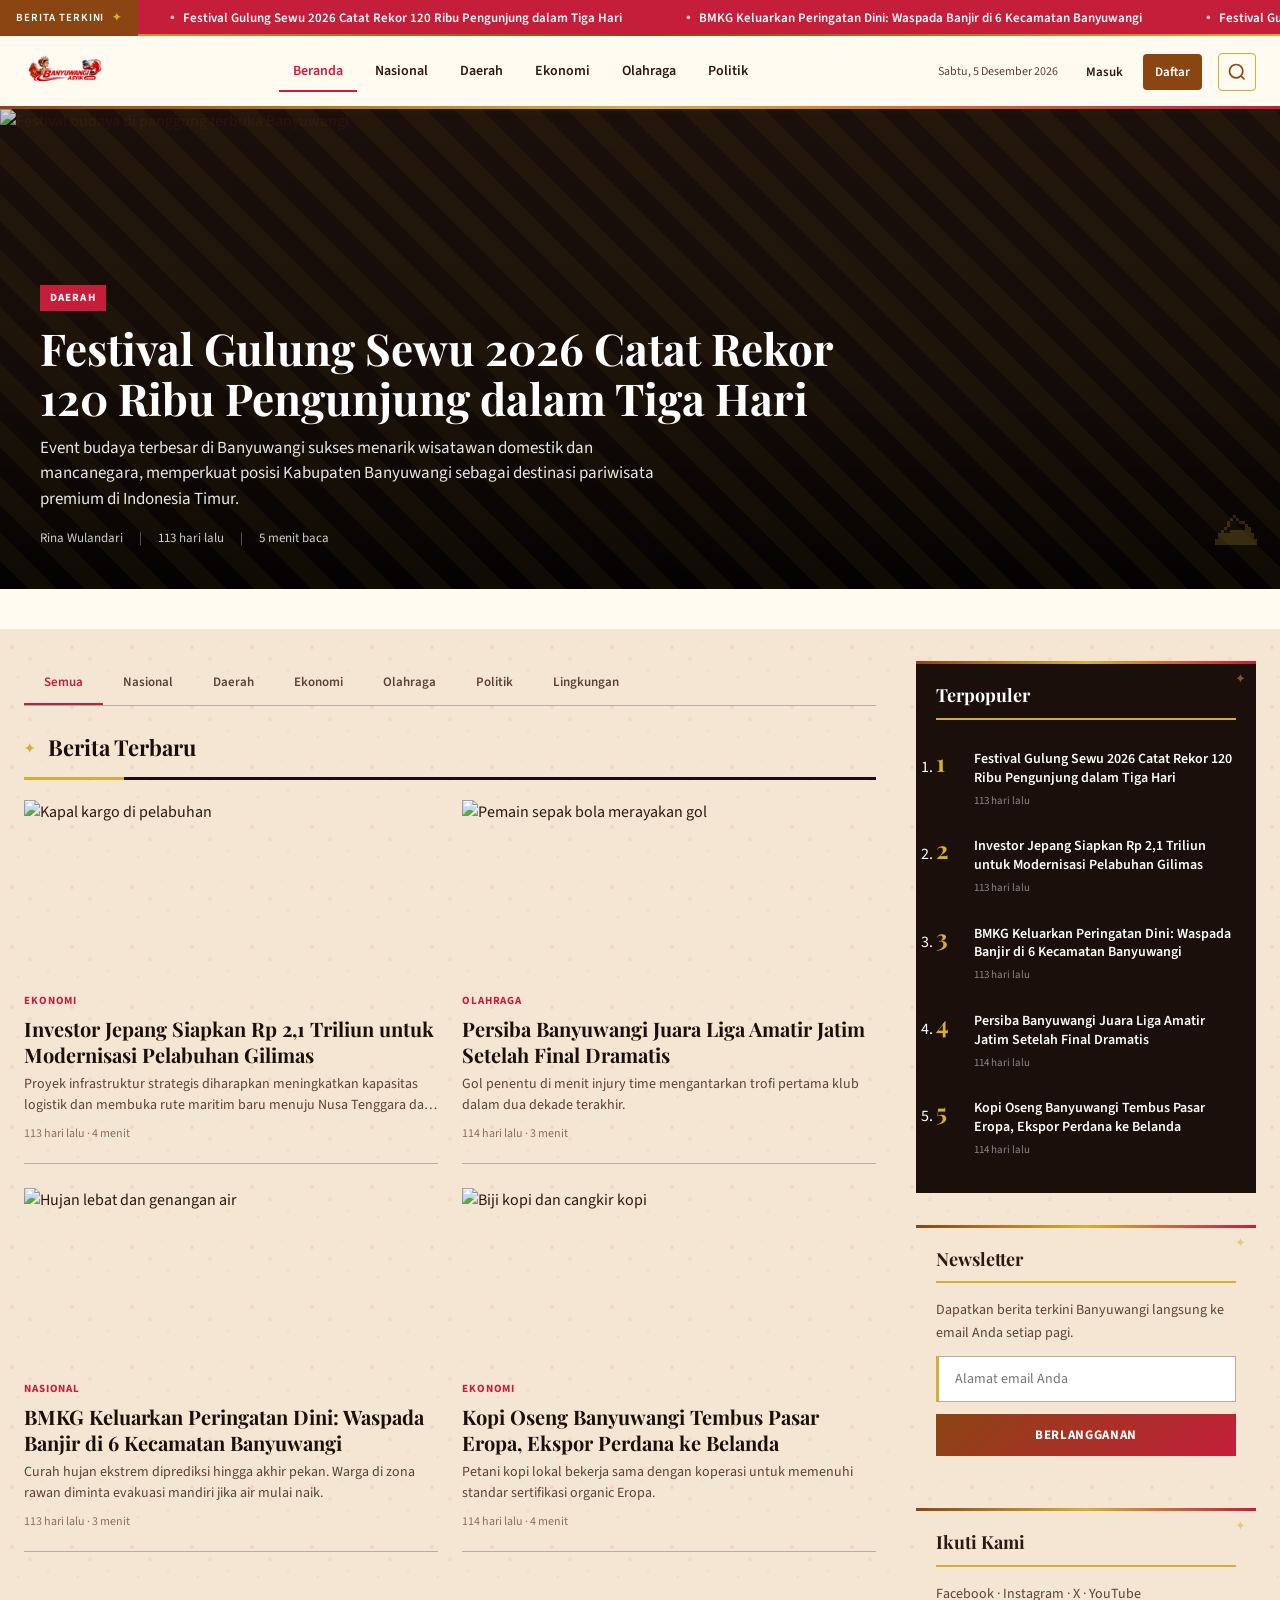
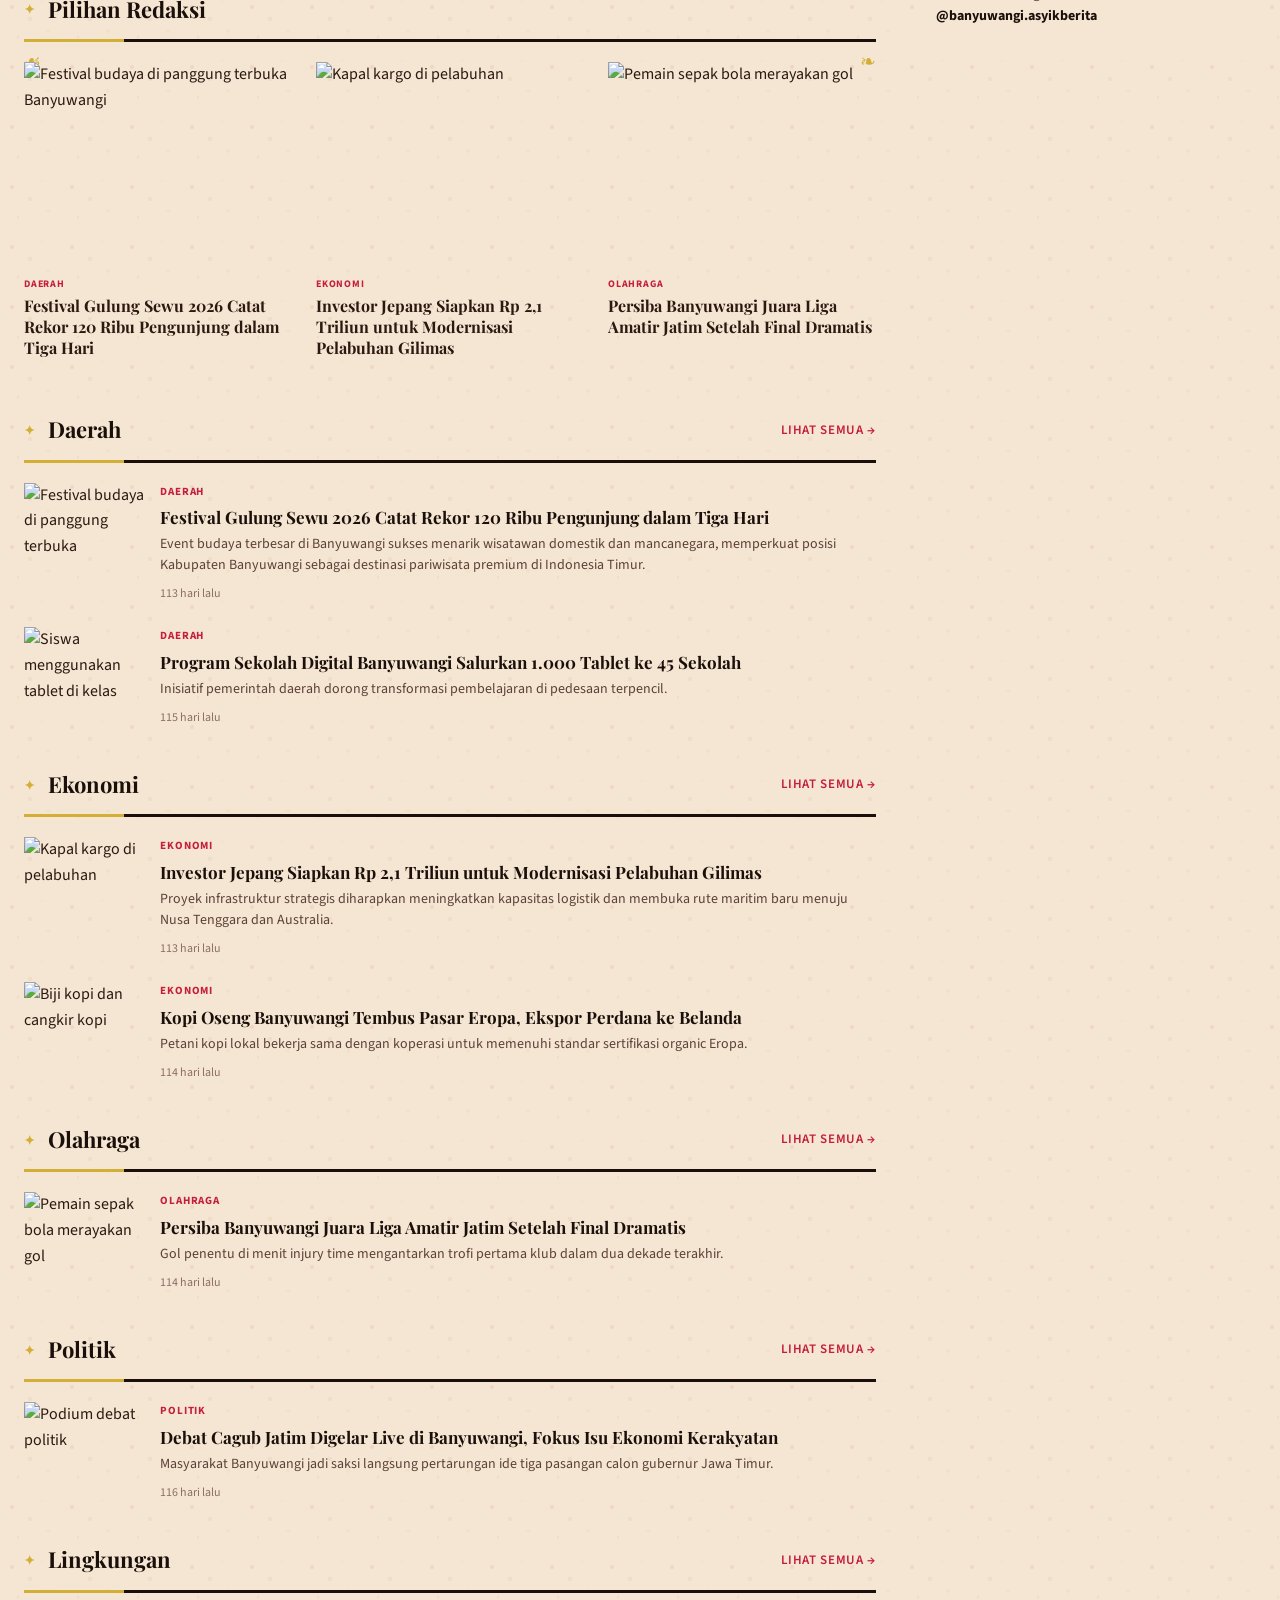
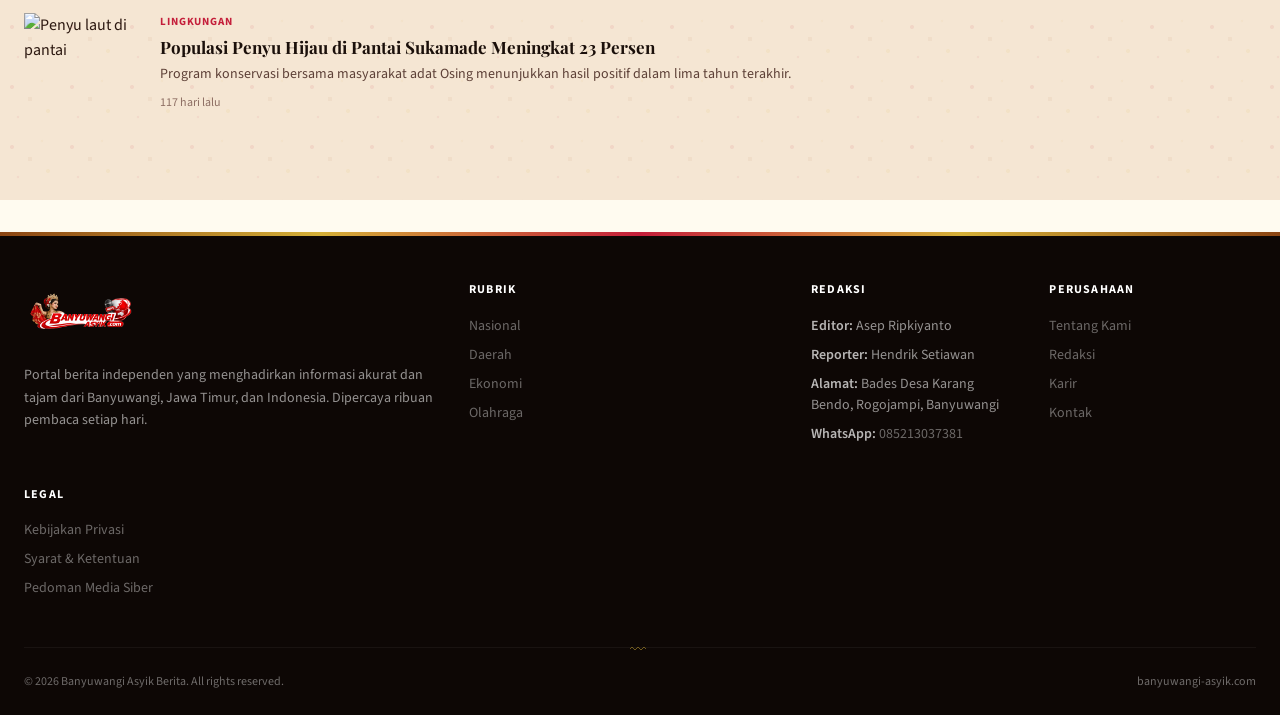
==== commit 5b3fddc6: "Perbaiki tombol login/daftar yang hilang di header - Tambahkan elemen auth-nav di header index.html " ====
--- a/index.html
+++ b/index.html
@@ -39,6 +39,7 @@
 
       <div class="site-header__actions">
         <time class="header-date" id="header-date"></time>
+        <nav class="auth-nav" id="auth-nav" aria-label="Navigasi akun"></nav>
         <button class="btn-search" id="btn-search" aria-label="Cari berita">
           <svg width="20" height="20" viewBox="0 0 24 24" fill="none" stroke="currentColor" stroke-width="2">
             <circle cx="11" cy="11" r="8"/><path d="m21 21-4.3-4.3"/>
@@ -60,6 +61,7 @@
     <a href="index.html#olahraga" class="mobile-nav__link">Olahraga</a>
     <a href="index.html#politik" class="mobile-nav__link">Politik</a>
     <a href="index.html#lingkungan" class="mobile-nav__link">Lingkungan</a>
+    <div class="mobile-nav__auth" id="mobile-nav-auth"></div>
   </nav>
 
   <!-- Hero -->
@@ -197,6 +199,8 @@
     </div>
   </div>
 
+  <script src="js/firebase-config.js"></script>
+  <script src="js/auth.js"></script>
   <script src="js/articles.js"></script>
   <script src="js/main.js"></script>
   <script>
--- a/css/style.css
+++ b/css/style.css
@@ -1,27 +1,46 @@
 /* ============================================
    Banyuwangi Asyik Berita — International News Design
    Inspired by BBC, Reuters, CNN aesthetics
+   Enhanced with Banyuwangi ethnic theme
    ============================================ */
 
 :root {
-  --color-primary: #bb1919;
-  --color-primary-dark: #9a1414;
-  --color-banyuwangi-green: #1a7a3c;
-  --color-banyuwangi-gold: #d4a017;
-  --color-banyuwangi-cream: #fdf8f0;
-  --color-dark: #121212;
-  --color-dark-soft: #1e1e1e;
-  --color-text: #222222;
-  --color-text-muted: #666666;
-  --color-text-light: #999999;
-  --color-border: #e0e0e0;
-  --color-bg: #ffffff;
-  --color-bg-alt: #f4f4f4;
-  --color-bg-dark: #0d0d0d;
-  --font-serif: "Playfair Display", Georgia, "Times New Roman", serif;
+  /* Warna Tradisional Banyuwangi - Enhanced */
+  --color-primary: #8B4513; /* Coklat Kayu - warna tanah dan kayu tradisional */
+  --color-primary-dark: #5D2E0C; /* Coklat Gelap lebih intens */
+  --color-primary-light: #A0522D; /* Coklat Sienna lebih terang */
+  --color-accent: #C41E3A; /* Merah Tradisional - semangat dan keberanian */
+  --color-accent-dark: #8B0000; /* Merah Gelap */
+  --color-accent-light: #DC143C; /* Merah Crimson */
+  --color-gold: #D4AF37; /* Emas - kemakmuran dan keindahan */
+  --color-gold-light: #FFD700; /* Emas lebih terang */
+  --color-gold-dark: #B8860B; /* Emas Gelap */
+  --color-cream: #F5F5DC; /* Krem - warna netral tradisional */
+  --color-cream-dark: #F0E68C; /* Krem Khaki */
+  
+  /* Warna Supporting - Enhanced */
+  --color-dark: #1A0F0A; /* Coklat sangat gelap */
+  --color-dark-soft: #2D1810;
+  --color-text: #2C1810;
+  --color-text-muted: #5D4037;
+  --color-text-light: #8D6E63;
+  --color-border: #BCAAA4;
+  --color-bg: #FFFBF0; /* Putih dengan nuansa krem lebih hangat */
+  --color-bg-alt: #F5E6D3; /* Background alternatif dengan nuansa earthy lebih kuat */
+  --color-bg-dark: #0D0705;
+  
+  /* Warna Tambahan untuk ornamen */
+  --color-terracotta: #E2725B;
+  --color-bronze: #CD7F32;
+  --color-jade: #00A86B;
+  --color-indigo: #4B0082;
+  
+  /* Font */
+  --font-serif: "Playfair Display", "Noto Serif", Georgia, "Times New Roman", serif;
   --font-sans: "Source Sans 3", -apple-system, BlinkMacSystemFont, "Segoe UI", sans-serif;
+  --font-indonesian: "Noto Serif", "Playfair Display", Georgia, serif;
   --max-width: 1280px;
-  --header-height: 80px;
+  --header-height: 72px;
   --transition: 0.2s ease;
 }
 
@@ -57,20 +76,9 @@
 
 ul { list-style: none; }
 
-/* ---- Batik Pattern (Khas Banyuwangi) ---- */
-.batik-pattern {
-  height: 6px;
-  background-image:
-    linear-gradient(45deg, var(--color-banyuwangi-gold) 25%, transparent 25%, transparent 75%, var(--color-banyuwangi-gold) 75%),
-    linear-gradient(45deg, var(--color-banyuwangi-gold) 25%, transparent 25%, transparent 75%, var(--color-banyuwangi-gold) 75%);
-  background-color: var(--color-primary);
-  background-size: 12px 12px;
-  background-position: 0 0, 6px 6px;
-}
-
 /* ---- Breaking News Ticker ---- */
 .breaking-bar {
-  background: var(--color-primary);
+  background: var(--color-accent);
   color: #fff;
   font-size: 0.8125rem;
   font-weight: 600;
@@ -78,10 +86,21 @@
   height: 36px;
   display: flex;
   align-items: center;
+  position: relative;
+}
+
+.breaking-bar::after {
+  content: '';
+  position: absolute;
+  bottom: 0;
+  left: 0;
+  right: 0;
+  height: 2px;
+  background: linear-gradient(90deg, var(--color-gold), var(--color-primary), var(--color-gold));
 }
 
 .breaking-bar__label {
-  background: var(--color-dark);
+  background: var(--color-primary);
   padding: 0 1rem;
   height: 100%;
   display: flex;
@@ -91,6 +110,14 @@
   text-transform: uppercase;
   letter-spacing: 0.08em;
   font-size: 0.6875rem;
+  position: relative;
+  z-index: 1;
+}
+
+.breaking-bar__label::after {
+  content: '✦';
+  margin-left: 0.5rem;
+  color: var(--color-gold);
 }
 
 .breaking-bar__track {
@@ -134,6 +161,17 @@
   position: sticky;
   top: 0;
   z-index: 100;
+  box-shadow: 0 2px 8px rgba(139, 69, 19, 0.1);
+}
+
+.site-header::before {
+  content: '';
+  position: absolute;
+  bottom: -1px;
+  left: 0;
+  right: 0;
+  height: 3px;
+  background: linear-gradient(90deg, var(--color-primary) 0%, var(--color-gold) 50%, var(--color-accent) 100%);
 }
 
 .site-header__inner {
@@ -153,15 +191,10 @@
 }
 
 .site-logo__img {
-  height: 68px;
+  height: 52px;
   width: auto;
   object-fit: contain;
   display: block;
-  transition: transform 0.3s ease;
-}
-
-.site-logo:hover .site-logo__img {
-  transform: scale(1.05);
 }
 
 .site-nav {
@@ -181,35 +214,42 @@
 
 .site-nav__link:hover,
 .site-nav__link.active {
-  color: var(--color-primary);
-  border-bottom-color: var(--color-primary);
+  color: var(--color-accent-light);
+  border-bottom-color: var(--color-accent-light);
 }
 
 .site-header__actions {
   display: flex;
   align-items: center;
-  gap: 0.75rem;
-}
-
+  gap: 1rem;
+}
+
+/* Auth Navigation */
 .auth-nav {
   display: flex;
   align-items: center;
-  gap: 0.25rem;
+  gap: 0.5rem;
+}
+
+@media (max-width: 768px) {
+  .auth-nav {
+    display: none;
+  }
 }
 
 .auth-nav__link {
-  padding: 0.375rem 0.75rem;
   font-size: 0.8125rem;
   font-weight: 600;
   color: var(--color-text);
+  text-decoration: none;
+  padding: 0.5rem 0.75rem;
   border-radius: 4px;
-  transition: background var(--transition), color var(--transition);
-  white-space: nowrap;
+  transition: all var(--transition);
 }
 
 .auth-nav__link:hover {
+  color: var(--color-primary);
   background: var(--color-bg-alt);
-  color: var(--color-primary);
 }
 
 .auth-nav__link--cta {
@@ -223,12 +263,20 @@
 }
 
 .auth-nav__link--user {
-  color: var(--color-primary);
-  font-weight: 700;
+  display: flex;
+  align-items: center;
+  gap: 0.375rem;
+  background: var(--color-bg-alt);
+  padding: 0.375rem 0.75rem;
+  border-radius: 20px;
 }
 
 .auth-nav__link--logout {
   color: var(--color-text-muted);
+}
+
+.auth-nav__link--logout:hover {
+  color: var(--color-accent);
 }
 
 .header-date {
@@ -239,22 +287,40 @@
 
 .btn-search {
   background: none;
-  border: none;
+  border: 1px solid var(--color-gold);
   cursor: pointer;
   padding: 0.5rem;
-  color: var(--color-text);
+  color: var(--color-primary);
   display: flex;
   align-items: center;
+  border-radius: 4px;
+  transition: all var(--transition);
+}
+
+.btn-search:hover {
+  background: var(--color-gold-light);
+  color: var(--color-dark);
+  border-color: var(--color-gold-dark);
 }
 
 .btn-menu {
   display: none;
   background: none;
-  border: none;
+  border: 1px solid var(--color-gold);
   cursor: pointer;
   padding: 0.5rem;
   flex-direction: column;
   gap: 5px;
+  border-radius: 4px;
+  transition: all var(--transition);
+}
+
+.btn-menu:hover {
+  background: var(--color-gold);
+}
+
+.btn-menu:hover span {
+  background: var(--color-dark);
 }
 
 .btn-menu span {
@@ -287,6 +353,164 @@
   background: var(--color-dark);
 }
 
+.hero::before {
+  content: '';
+  position: absolute;
+  top: 0;
+  left: 0;
+  right: 0;
+  bottom: 0;
+  background: 
+    repeating-linear-gradient(
+      45deg,
+      transparent,
+      transparent 20px,
+      rgba(212, 175, 55, 0.05) 20px,
+      rgba(212, 175, 55, 0.05) 40px
+    );
+  pointer-events: none;
+  z-index: 1;
+}
+
+.hero::after {
+  content: '⛰';
+  position: absolute;
+  bottom: 20px;
+  right: 20px;
+  font-size: 3rem;
+  color: var(--color-gold);
+  opacity: 0.2;
+  z-index: 2;
+}
+
+/* Hero Gandrung Image - Left Side */
+.hero-gandrung {
+  position: absolute;
+  left: 0;
+  top: 0;
+  bottom: 0;
+  width: 150px;
+  z-index: 3;
+  display: flex;
+  align-items: center;
+  justify-content: center;
+  pointer-events: none;
+}
+
+.hero-gandrung__img {
+  width: 100%;
+  height: auto;
+  max-height: 200px;
+  object-fit: contain;
+  filter: drop-shadow(2px 2px 8px rgba(0,0,0,0.3));
+}
+
+.hero-gandrung__placeholder {
+  display: none;
+  flex-direction: column;
+  align-items: center;
+  justify-content: center;
+  text-align: center;
+  color: var(--color-gold);
+  padding: 1rem;
+  background: rgba(26, 15, 10, 0.7);
+  border-radius: 8px;
+  border: 2px solid var(--color-gold);
+}
+
+.gandrung-icon {
+  font-size: 2.5rem;
+  margin-bottom: 0.5rem;
+}
+
+.hero-gandrung__placeholder p {
+  font-size: 0.875rem;
+  font-weight: 600;
+  font-family: var(--font-indonesian);
+  margin: 0;
+}
+
+/* Hero Batik Pattern - Right Side */
+.hero-batik {
+  position: absolute;
+  right: 0;
+  top: 0;
+  bottom: 0;
+  width: 150px;
+  z-index: 3;
+  display: flex;
+  align-items: center;
+  justify-content: center;
+  pointer-events: none;
+}
+
+.hero-batik__img {
+  width: 100%;
+  height: auto;
+  max-height: 200px;
+  object-fit: contain;
+  filter: drop-shadow(-2px 2px 8px rgba(0,0,0,0.3));
+}
+
+.hero-batik__placeholder {
+  display: none;
+  flex-direction: column;
+  align-items: center;
+  justify-content: center;
+  text-align: center;
+  color: var(--color-gold);
+  padding: 1rem;
+  background: rgba(26, 15, 10, 0.7);
+  border-radius: 8px;
+  border: 2px solid var(--color-gold);
+}
+
+.batik-icon {
+  font-size: 2.5rem;
+  margin-bottom: 0.5rem;
+}
+
+.hero-batik__placeholder p {
+  font-size: 0.875rem;
+  font-weight: 600;
+  font-family: var(--font-indonesian);
+  margin: 0;
+}
+
+/* Hero Article Section (for article page) */
+.hero-article {
+  position: relative;
+  height: 200px;
+  background: var(--color-dark);
+  margin-bottom: 2rem;
+  overflow: hidden;
+}
+
+.hero-article::before {
+  content: '';
+  position: absolute;
+  top: 0;
+  left: 0;
+  right: 0;
+  bottom: 0;
+  background: 
+    repeating-linear-gradient(
+      45deg,
+      transparent,
+      transparent 20px,
+      rgba(212, 175, 55, 0.05) 20px,
+      rgba(212, 175, 55, 0.05) 40px
+    );
+  pointer-events: none;
+  z-index: 1;
+}
+
+@media (max-width: 768px) {
+  .hero-article {
+    height: 150px;
+  }
+}
+
 .hero__link {
   display: block;
   position: relative;
@@ -318,11 +542,12 @@
   right: 0;
   padding: 2.5rem;
   color: #fff;
+  z-index: 2;
 }
 
 .hero__category {
   display: inline-block;
-  background: var(--color-primary);
+  background: var(--color-accent);
   color: #fff;
   font-size: 0.6875rem;
   font-weight: 700;
@@ -333,7 +558,7 @@
 }
 
 .hero__title {
-  font-family: var(--font-serif);
+  font-family: var(--font-indonesian);
   font-size: clamp(1.75rem, 4vw, 2.75rem);
   font-weight: 700;
   line-height: 1.15;
@@ -364,51 +589,17 @@
 }
 
 /* ---- Section Headers ---- */
-.section-header {
-  display: flex;
-  align-items: center;
-  justify-content: space-between;
-  margin-bottom: 1.25rem;
-  padding-bottom: 0.75rem;
-  border-bottom: 3px solid var(--color-dark);
-  position: relative;
-}
-
-.section-header::after {
-  content: "";
-  position: absolute;
-  bottom: -3px;
-  left: 0;
-  width: 80px;
-  height: 3px;
-  background: var(--color-banyuwangi-gold);
-}
-
 .section-header__title {
-  font-family: var(--font-serif);
+  font-family: var(--font-indonesian);
   font-size: 1.375rem;
   font-weight: 700;
   color: var(--color-dark);
-  position: relative;
-  padding-left: 0.75rem;
-}
-
-.section-header__title::before {
-  content: "";
-  position: absolute;
-  left: 0;
-  top: 50%;
-  transform: translateY(-50%);
-  width: 4px;
-  height: 1.4em;
-  background: var(--color-primary);
-  border-radius: 2px;
 }
 
 .section-header__link {
   font-size: 0.8125rem;
   font-weight: 600;
-  color: var(--color-primary);
+  color: var(--color-accent);
   text-transform: uppercase;
   letter-spacing: 0.05em;
 }
@@ -425,12 +616,56 @@
   margin-bottom: 2.5rem;
 }
 
+.traditional-divider-news {
+  height: 3px;
+  background: linear-gradient(90deg, 
+    transparent, 
+    var(--color-primary), 
+    var(--color-gold), 
+    var(--color-accent), 
+    var(--color-gold), 
+    var(--color-primary), 
+    transparent
+  );
+  margin: 2rem 0;
+  position: relative;
+}
+
+.traditional-divider-news::before {
+  content: '✦';
+  position: absolute;
+  top: 50%;
+  left: 50%;
+  transform: translate(-50%, -50%);
+  background: var(--color-bg);
+  padding: 0 0.5rem;
+  color: var(--color-gold);
+  font-size: 1rem;
+}
+
 .news-card {
   display: flex;
   flex-direction: column;
   border-bottom: 1px solid var(--color-border);
   padding-bottom: 1.25rem;
   transition: opacity var(--transition);
+  position: relative;
+}
+
+.news-card::before {
+  content: '';
+  position: absolute;
+  left: 0;
+  top: 0;
+  bottom: 0;
+  width: 3px;
+  background: linear-gradient(180deg, var(--color-primary), var(--color-gold));
+  opacity: 0;
+  transition: opacity var(--transition);
+}
+
+.news-card:hover::before {
+  opacity: 1;
 }
 
 .news-card:hover {
@@ -479,12 +714,12 @@
   font-weight: 700;
   text-transform: uppercase;
   letter-spacing: 0.08em;
-  color: var(--color-primary);
+  color: var(--color-accent);
   margin-bottom: 0.375rem;
 }
 
 .news-card__title {
-  font-family: var(--font-serif);
+  font-family: var(--font-indonesian);
   font-size: 1.0625rem;
   font-weight: 700;
   line-height: 1.3;
@@ -538,8 +773,8 @@
 
 .category-tabs__btn:hover,
 .category-tabs__btn.active {
-  color: var(--color-primary);
-  border-bottom-color: var(--color-primary);
+  color: var(--color-accent);
+  border-bottom-color: var(--color-accent);
 }
 
 /* ---- Sidebar ---- */
@@ -552,6 +787,28 @@
 .sidebar-widget {
   background: var(--color-bg-alt);
   padding: 1.25rem;
+  position: relative;
+  overflow: hidden;
+}
+
+.sidebar-widget::before {
+  content: '';
+  position: absolute;
+  top: 0;
+  left: 0;
+  right: 0;
+  height: 3px;
+  background: linear-gradient(90deg, var(--color-primary), var(--color-gold), var(--color-accent));
+}
+
+.sidebar-widget::after {
+  content: '✦';
+  position: absolute;
+  top: 8px;
+  right: 10px;
+  font-size: 0.8rem;
+  color: var(--color-gold);
+  opacity: 0.5;
 }
 
 .sidebar-widget--dark {
@@ -560,16 +817,16 @@
 }
 
 .sidebar-widget__title {
-  font-family: var(--font-serif);
+  font-family: var(--font-indonesian);
   font-size: 1.125rem;
   font-weight: 700;
   margin-bottom: 1rem;
   padding-bottom: 0.5rem;
-  border-bottom: 2px solid var(--color-primary);
+  border-bottom: 2px solid var(--color-gold);
 }
 
 .sidebar-widget--dark .sidebar-widget__title {
-  border-bottom-color: var(--color-primary);
+  border-bottom-color: var(--color-gold);
 }
 
 .most-read-list {
@@ -598,13 +855,13 @@
   font-family: var(--font-serif);
   font-size: 1.5rem;
   font-weight: 700;
-  color: var(--color-primary);
+  color: var(--color-gold);
   line-height: 1;
   min-width: 1.5rem;
 }
 
 .sidebar-widget--dark .most-read-item__num {
-  color: var(--color-primary);
+  color: var(--color-gold);
 }
 
 .most-read-item__title {
@@ -619,7 +876,7 @@
 }
 
 .most-read-item:hover .most-read-item__title {
-  color: var(--color-primary);
+  color: var(--color-accent);
 }
 
 .most-read-item__time {
@@ -645,11 +902,18 @@
   font-family: var(--font-sans);
   font-size: 0.875rem;
   background: #fff;
+  border-left: 3px solid var(--color-gold);
+}
+
+.newsletter-form input:focus {
+  outline: none;
+  border-color: var(--color-primary);
+  border-left-color: var(--color-accent);
 }
 
 .newsletter-form button {
   padding: 0.75rem 1rem;
-  background: var(--color-primary);
+  background: linear-gradient(135deg, var(--color-primary), var(--color-accent));
   color: #fff;
   border: none;
   font-family: var(--font-sans);
@@ -658,11 +922,29 @@
   text-transform: uppercase;
   letter-spacing: 0.05em;
   cursor: pointer;
-  transition: background var(--transition);
+  transition: all var(--transition);
+  position: relative;
+  overflow: hidden;
+}
+
+.newsletter-form button::before {
+  content: '';
+  position: absolute;
+  top: 0;
+  left: -100%;
+  width: 100%;
+  height: 100%;
+  background: linear-gradient(90deg, transparent, rgba(255,255,255,0.2), transparent);
+  transition: left 0.5s;
+}
+
+.newsletter-form button:hover::before {
+  left: 100%;
 }
 
 .newsletter-form button:hover {
-  background: var(--color-primary-dark);
+  transform: translateY(-2px);
+  box-shadow: 0 4px 12px rgba(139, 69, 19, 0.3);
 }
 
 /* ---- Secondary Stories Row ---- */
@@ -671,6 +953,25 @@
   grid-template-columns: repeat(3, 1fr);
   gap: 1.5rem;
   margin-bottom: 2.5rem;
+  position: relative;
+}
+
+.stories-row::before {
+  content: '☙';
+  position: absolute;
+  top: -15px;
+  left: 0;
+  font-size: 1.2rem;
+  color: var(--color-gold);
+}
+
+.stories-row::after {
+  content: '❧';
+  position: absolute;
+  top: -15px;
+  right: 0;
+  font-size: 1.2rem;
+  color: var(--color-gold);
 }
 
 .story-card {
@@ -698,11 +999,11 @@
   font-weight: 700;
   text-transform: uppercase;
   letter-spacing: 0.08em;
-  color: var(--color-primary);
+  color: var(--color-accent);
 }
 
 .story-card__title {
-  font-family: var(--font-serif);
+  font-family: var(--font-indonesian);
   font-size: 1rem;
   font-weight: 700;
   line-height: 1.3;
@@ -720,12 +1021,12 @@
   font-weight: 700;
   text-transform: uppercase;
   letter-spacing: 0.1em;
-  color: var(--color-primary);
+  color: var(--color-accent);
   margin-bottom: 0.75rem;
 }
 
 .article-header__title {
-  font-family: var(--font-serif);
+  font-family: var(--font-indonesian);
   font-size: clamp(1.875rem, 4vw, 2.75rem);
   font-weight: 700;
   line-height: 1.15;
@@ -770,51 +1071,6 @@
   font-style: italic;
 }
 
-.article-video {
-  position: relative;
-  width: 100%;
-  max-width: 680px;
-  padding-bottom: 56.25%;
-  height: 0;
-  margin-bottom: 2rem;
-  background: #000;
-  border-radius: 8px;
-  overflow: hidden;
-}
-
-.article-video iframe {
-  position: absolute;
-  top: 0;
-  left: 0;
-  width: 100%;
-  height: 100%;
-  border: 0;
-}
-
-.article-video--link {
-  height: auto;
-  padding: 0;
-  background: none;
-  margin-bottom: 1.5rem;
-}
-
-.article-video--link a {
-  display: inline-flex;
-  align-items: center;
-  gap: 0.5rem;
-  padding: 0.875rem 1.5rem;
-  background: var(--color-primary);
-  color: #fff;
-  font-size: 0.9375rem;
-  font-weight: 700;
-  border-radius: 4px;
-  transition: background var(--transition);
-}
-
-.article-video--link a:hover {
-  background: var(--color-primary-dark);
-}
-
 .article-body {
   max-width: 680px;
   font-size: 1.0625rem;
@@ -827,7 +1083,7 @@
 }
 
 .article-body h2 {
-  font-family: var(--font-serif);
+  font-family: var(--font-indonesian);
   font-size: 1.5rem;
   font-weight: 700;
   margin: 2rem 0 1rem;
@@ -835,10 +1091,10 @@
 }
 
 .article-body blockquote {
-  border-left: 4px solid var(--color-primary);
+  border-left: 4px solid var(--color-gold);
   padding: 1rem 0 1rem 1.5rem;
   margin: 1.5rem 0;
-  font-family: var(--font-serif);
+  font-family: var(--font-indonesian);
   font-size: 1.25rem;
   font-style: italic;
   color: var(--color-text-muted);
@@ -869,13 +1125,31 @@
   font-size: 0.75rem;
   font-weight: 600;
   cursor: pointer;
-  transition: background var(--transition), color var(--transition);
+  transition: all var(--transition);
+  position: relative;
+  overflow: hidden;
+}
+
+.article-share__btn::before {
+  content: '';
+  position: absolute;
+  top: 0;
+  left: 0;
+  width: 3px;
+  height: 100%;
+  background: var(--color-gold);
+  transform: scaleY(0);
+  transition: transform var(--transition);
+}
+
+.article-share__btn:hover::before {
+  transform: scaleY(1);
 }
 
 .article-share__btn:hover {
-  background: var(--color-dark);
-  color: #fff;
-  border-color: var(--color-dark);
+  background: var(--color-bg-alt);
+  color: var(--color-primary);
+  border-color: var(--color-gold);
 }
 
 .related-articles {
@@ -890,17 +1164,30 @@
   color: rgba(255,255,255,0.8);
   padding: 3rem 0 1.5rem;
   margin-top: 2rem;
-}
+  position: relative;
+}
+
+.site-footer::before {
+  content: '';
+  position: absolute;
+  top: 0;
+  left: 0;
+  right: 0;
+  height: 4px;
+  background: linear-gradient(90deg, var(--color-primary) 0%, var(--color-gold) 25%, var(--color-accent) 50%, var(--color-gold) 75%, var(--color-primary) 100%);
+}
+
+
 
 .site-footer__grid {
   display: grid;
-  grid-template-columns: 2fr 1fr 1fr 1fr;
+  grid-template-columns: 2fr 1.5fr 1fr 1fr;
   gap: 2rem;
   margin-bottom: 2.5rem;
 }
 
 .site-footer__logo {
-  height: 90px;
+  height: 72px;
   width: auto;
   object-fit: contain;
   margin-bottom: 0.75rem;
@@ -934,7 +1221,18 @@
 
 .site-footer__links a:hover {
   opacity: 1;
-  color: var(--color-primary);
+  color: var(--color-gold);
+}
+
+.site-footer__links strong {
+  color: #fff;
+  font-weight: 600;
+}
+
+.site-footer__links li {
+  font-size: 0.875rem;
+  opacity: 0.7;
+  line-height: 1.5;
 }
 
 .site-footer__bottom {
@@ -945,7 +1243,20 @@
   align-items: center;
   font-size: 0.75rem;
   opacity: 0.5;
-}
+  position: relative;
+}
+
+.site-footer__bottom::before {
+  content: '〰';
+  position: absolute;
+  top: -10px;
+  left: 50%;
+  transform: translateX(-50%);
+  color: var(--color-gold);
+  font-size: 1rem;
+  letter-spacing: 0.3rem;
+}
+
 
 /* ---- Search Modal ---- */
 .search-modal {
@@ -992,7 +1303,7 @@
 }
 
 .search-modal__input:focus {
-  border-color: var(--color-primary);
+  border-color: var(--color-accent);
 }
 
 .search-results {
@@ -1040,85 +1351,405 @@
   border-bottom: 1px solid var(--color-border);
 }
 
-/* ---- Newsletter Message ---- */
-.newsletter-form__message {
-  font-size: 0.8125rem;
-  margin-top: 0.75rem;
-  line-height: 1.4;
-  min-height: 1.25rem;
-}
-
-.newsletter-form__message--success {
-  color: #1a7f37;
-}
-
-.newsletter-form__message--error {
+.mobile-nav__auth {
+  padding: 1rem 0;
+  border-top: 2px solid var(--color-gold);
+  margin-top: 1rem;
+}
+
+.mobile-nav__auth-link {
+  display: block;
+  padding: 0.75rem 0;
+  font-size: 1rem;
+  font-weight: 600;
+  color: var(--color-text);
+  text-decoration: none;
+}
+
+.mobile-nav__auth-link--cta {
   color: var(--color-primary);
-}
-
-/* ---- Toast Notification ---- */
-.toast {
-  position: fixed;
-  bottom: 1.5rem;
+  font-weight: 700;
+}
+
+/* ---- Batik Pattern ---- */
+.batik-pattern {
+  background-color: var(--color-bg-alt);
+  background-image: 
+    repeating-linear-gradient(
+      45deg,
+      transparent,
+      transparent 10px,
+      rgba(139, 69, 19, 0.03) 10px,
+      rgba(139, 69, 19, 0.03) 20px
+    ),
+    repeating-linear-gradient(
+      -45deg,
+      transparent,
+      transparent 10px,
+      rgba(196, 30, 58, 0.02) 10px,
+      rgba(196, 30, 58, 0.02) 20px
+    );
+}
+
+/* Batik Kawung Pattern - Traditional Indonesian pattern */
+.batik-kawung {
+  background-color: var(--color-bg-alt);
+  background-image: 
+    radial-gradient(circle at 25% 25%, var(--color-gold) 2%, transparent 2.5%),
+    radial-gradient(circle at 75% 75%, var(--color-gold) 2%, transparent 2.5%),
+    radial-gradient(circle at 50% 50%, rgba(139, 69, 19, 0.1) 15%, transparent 15.5%);
+  background-size: 40px 40px;
+}
+
+/* Batik Mega Mendung Pattern - Cloud-inspired pattern */
+.batik-mendung {
+  background: linear-gradient(180deg, 
+    var(--color-bg-alt) 0%, 
+    rgba(139, 69, 19, 0.05) 25%, 
+    var(--color-bg-alt) 50%, 
+    rgba(196, 30, 58, 0.05) 75%, 
+    var(--color-bg-alt) 100%
+  );
+  background-size: 100% 20px;
+}
+
+/* Batik Parang Pattern - Diagonal pattern */
+.batik-parang {
+  background-color: var(--color-bg-alt);
+  background-image: 
+    repeating-linear-gradient(
+      45deg,
+      transparent,
+      transparent 20px,
+      rgba(139, 69, 19, 0.08) 20px,
+      rgba(139, 69, 19, 0.08) 40px
+    ),
+    repeating-linear-gradient(
+      -45deg,
+      transparent,
+      transparent 20px,
+      rgba(212, 175, 55, 0.05) 20px,
+      rgba(212, 175, 55, 0.05) 40px
+    );
+}
+
+/* Batik Sekar Jagad Pattern - Floral pattern */
+.batik-sekar {
+  background-color: var(--color-bg-alt);
+  background-image: 
+    radial-gradient(circle at 20% 30%, rgba(196, 30, 58, 0.08) 3%, transparent 3.5%),
+    radial-gradient(circle at 80% 70%, rgba(212, 175, 55, 0.08) 3%, transparent 3.5%),
+    radial-gradient(circle at 50% 50%, rgba(139, 69, 19, 0.05) 5%, transparent 5.5%),
+    radial-gradient(circle at 30% 80%, rgba(196, 30, 58, 0.06) 2%, transparent 2.5%),
+    radial-gradient(circle at 70% 20%, rgba(212, 175, 55, 0.06) 2%, transparent 2.5%);
+  background-size: 60px 60px;
+}
+
+/* Batik Truntum Pattern - Love pattern */
+.batik-truntum {
+  background-color: var(--color-bg-alt);
+  background-image: 
+    radial-gradient(ellipse at 50% 50%, rgba(139, 69, 19, 0.1) 0%, transparent 50%),
+    radial-gradient(circle at 25% 25%, var(--color-gold) 1.5%, transparent 2%),
+    radial-gradient(circle at 75% 25%, var(--color-gold) 1.5%, transparent 2%),
+    radial-gradient(circle at 25% 75%, var(--color-gold) 1.5%, transparent 2%),
+    radial-gradient(circle at 75% 75%, var(--color-gold) 1.5%, transparent 2%);
+  background-size: 50px 50px;
+}
+
+.batik-border {
+  border: 2px solid var(--color-gold);
+  position: relative;
+}
+
+.batik-border::before {
+  content: '';
+  position: absolute;
+  top: -4px;
+  left: -4px;
+  right: -4px;
+  bottom: -4px;
+  border: 1px solid var(--color-primary);
+  pointer-events: none;
+}
+
+/* Complex Batik Border */
+.batik-border-complex {
+  border: 3px solid var(--color-primary);
+  position: relative;
+  padding: 1rem;
+}
+
+.batik-border-complex::before {
+  content: '';
+  position: absolute;
+  top: -6px;
+  left: -6px;
+  right: -6px;
+  bottom: -6px;
+  border: 1px solid var(--color-gold);
+  pointer-events: none;
+}
+
+.batik-border-complex::after {
+  content: '';
+  position: absolute;
+  top: -8px;
+  left: -8px;
+  right: -8px;
+  bottom: -8px;
+  border: 1px dashed var(--color-accent);
+  pointer-events: none;
+}
+
+/* Traditional Indonesian Pattern for Section Headers */
+.section-header {
+  display: flex;
+  align-items: center;
+  justify-content: space-between;
+  margin-bottom: 1.25rem;
+  padding-bottom: 0.75rem;
+  border-bottom: 3px solid var(--color-dark);
+  position: relative;
+}
+
+.section-header::after {
+  content: '';
+  position: absolute;
+  bottom: -3px;
+  left: 0;
+  width: 100px;
+  height: 3px;
+  background: var(--color-gold);
+}
+
+.section-header__title {
+  position: relative;
+  padding-left: 1.5rem;
+}
+
+.section-header__title::before {
+  content: '✦';
+  position: absolute;
+  left: 0;
+  top: 50%;
+  transform: translateY(-50%);
+  color: var(--color-gold);
+  font-size: 0.8rem;
+}
+
+/* Traditional Indonesian decorative pattern */
+.traditional-pattern {
+  background-image: 
+    radial-gradient(circle at 25% 25%, rgba(212, 175, 55, 0.1) 2%, transparent 2%),
+    radial-gradient(circle at 75% 75%, rgba(196, 30, 58, 0.1) 2%, transparent 2%);
+  background-size: 20px 20px;
+}
+
+/* Ethnic border decoration */
+.ethnic-border {
+  border: 2px solid var(--color-primary);
+  position: relative;
+}
+
+.ethnic-border::before,
+.ethnic-border::after {
+  content: '◆';
+  position: absolute;
+  color: var(--color-gold);
+  font-size: 0.5rem;
+}
+
+.ethnic-border::before {
+  top: -8px;
   left: 50%;
-  transform: translateX(-50%) translateY(100px);
-  background: var(--color-dark);
-  color: #fff;
-  padding: 0.875rem 1.5rem;
-  border-radius: 4px;
-  font-size: 0.875rem;
-  font-weight: 600;
-  z-index: 300;
-  opacity: 0;
-  transition: transform 0.3s ease, opacity 0.3s ease;
-  pointer-events: none;
-  box-shadow: 0 4px 20px rgba(0,0,0,0.3);
-  max-width: 90vw;
+  transform: translateX(-50%);
+}
+
+.ethnic-border::after {
+  bottom: -8px;
+  left: 50%;
+  transform: translateX(-50%);
+}
+
+/* Traditional Wayang-style Corner Decoration */
+.wayang-corner {
+  position: relative;
+}
+
+.wayang-corner::before {
+  content: '☙';
+  position: absolute;
+  top: -10px;
+  left: -10px;
+  font-size: 1.2rem;
+  color: var(--color-gold);
+}
+
+.wayang-corner::after {
+  content: '❧';
+  position: absolute;
+  bottom: -10px;
+  right: -10px;
+  font-size: 1.2rem;
+  color: var(--color-gold);
+}
+
+/* Traditional Leaf Ornament */
+.leaf-ornament {
+  position: relative;
+  padding: 1rem;
+}
+
+.leaf-ornament::before {
+  content: '🌿';
+  position: absolute;
+  top: -5px;
+  left: 50%;
+  transform: translateX(-50%);
+  font-size: 1rem;
+  color: var(--color-terracotta);
+}
+
+/* Traditional Geometric Pattern */
+.geometric-ornament {
+  background-image: 
+    linear-gradient(45deg, var(--color-primary) 25%, transparent 25%),
+    linear-gradient(-45deg, var(--color-primary) 25%, transparent 25%),
+    linear-gradient(45deg, transparent 75%, var(--color-primary) 75%),
+    linear-gradient(-45deg, transparent 75%, var(--color-primary) 75%);
+  background-size: 20px 20px;
+  background-position: 0 0, 0 10px, 10px -10px, -10px 0px;
+  opacity: 0.1;
+}
+
+/* Traditional Indonesian Divider */
+.traditional-divider {
+  height: 3px;
+  background: linear-gradient(90deg, 
+    transparent, 
+    var(--color-primary), 
+    var(--color-gold), 
+    var(--color-accent), 
+    var(--color-gold), 
+    var(--color-primary), 
+    transparent
+  );
+  margin: 2rem 0;
+  position: relative;
+}
+
+.traditional-divider::before {
+  content: '✦';
+  position: absolute;
+  top: 50%;
+  left: 50%;
+  transform: translate(-50%, -50%);
+  background: var(--color-bg);
+  padding: 0 0.5rem;
+  color: var(--color-gold);
+  font-size: 1rem;
+}
+
+/* Cloud Ornament (Mendung) */
+.cloud-ornament {
+  position: relative;
+  padding: 1.5rem;
+  background: linear-gradient(180deg, 
+    rgba(139, 69, 19, 0.05) 0%, 
+    transparent 100%
+  );
+  border-radius: 8px;
+}
+
+.cloud-ornament::before {
+  content: '☁';
+  position: absolute;
+  top: -15px;
+  left: 50%;
+  transform: translateX(-50%);
+  font-size: 1.5rem;
+  color: var(--color-terracotta);
+}
+
+/* Star Ornament */
+.star-ornament {
+  position: relative;
+}
+
+.star-ornament::before {
+  content: '✧';
+  position: absolute;
+  top: -10px;
+  left: 50%;
+  transform: translateX(-50%);
+  font-size: 1rem;
+  color: var(--color-gold);
+}
+
+/* Mountain Ornament (for hero sections) */
+.mountain-ornament {
+  position: relative;
+  overflow: hidden;
+}
+
+.mountain-ornament::after {
+  content: '⛰';
+  position: absolute;
+  bottom: 10px;
+  right: 10px;
+  font-size: 2rem;
+  color: var(--color-gold);
+  opacity: 0.3;
+}
+
+/* Traditional Frame */
+.traditional-frame {
+  border: 2px solid var(--color-primary);
+  padding: 1.5rem;
+  position: relative;
+  background: var(--color-bg-alt);
+}
+
+.traditional-frame::before,
+.traditional-frame::after {
+  content: '';
+  position: absolute;
+  width: 20px;
+  height: 20px;
+  border: 2px solid var(--color-gold);
+}
+
+.traditional-frame::before {
+  top: -5px;
+  left: -5px;
+  border-right: none;
+  border-bottom: none;
+}
+
+.traditional-frame::after {
+  bottom: -5px;
+  right: -5px;
+  border-left: none;
+  border-top: none;
+}
+
+/* Water Ornament (for footer or sections near bottom) */
+.water-ornament {
+  position: relative;
+  padding-bottom: 1rem;
+}
+
+.water-ornament::after {
+  content: '〰';
+  position: absolute;
+  bottom: -5px;
+  left: 0;
+  right: 0;
   text-align: center;
-}
-
-.toast.show {
-  transform: translateX(-50%) translateY(0);
-  opacity: 1;
-}
-
-/* ---- Search Highlight ---- */
-.search-result-item mark {
-  background: #ffe58f;
-  color: var(--color-dark);
-  padding: 0 0.125rem;
-  border-radius: 2px;
-}
-
-/* ---- Focus Styles (Aksesibilitas) ---- */
-a:focus-visible,
-button:focus-visible,
-input:focus-visible,
-[tabindex]:focus-visible {
-  outline: 3px solid var(--color-primary);
-  outline-offset: 2px;
-}
-
-/* ---- Reduced Motion ---- */
-@media (prefers-reduced-motion: reduce) {
-  html {
-    scroll-behavior: auto;
-  }
-
-  *,
-  *::before,
-  *::after {
-    animation-duration: 0.01ms !important;
-    animation-iteration-count: 1 !important;
-    transition-duration: 0.01ms !important;
-  }
-
-  .breaking-bar__items {
-    animation: none;
-    flex-wrap: wrap;
-    height: 100%;
-    overflow-y: auto;
-  }
+  color: var(--color-jade);
+  font-size: 1.2rem;
+  letter-spacing: 0.5rem;
 }
 
 /* ---- Utilities ---- */
@@ -1161,27 +1792,43 @@
 
   .btn-menu { display: flex; }
 
-  .auth-nav__link--cta {
-    padding: 0.375rem 0.5rem;
-    font-size: 0.75rem;
-  }
-
-  .auth-nav__link--user {
-    display: none;
-  }
-
-  .auth-nav__link--logout {
-    padding: 0.375rem 0.5rem;
-    font-size: 0.75rem;
-  }
-
   .site-logo__img {
     height: 42px;
   }
 
+  .header-date { display: none; }
+
+  .auth-nav { display: none; } /* Hide desktop auth nav on mobile */
+
   .hero__image { height: 320px; }
 
   .hero__content { padding: 1.5rem; }
+
+  /* Mobile adjustments for Gandrung and Batik */
+  .hero-gandrung,
+  .hero-batik {
+    width: 80px;
+  }
+
+  .hero-gandrung__img,
+  .hero-batik__img {
+    max-height: 120px;
+  }
+
+  .hero-gandrung__placeholder,
+  .hero-batik__placeholder {
+    padding: 0.5rem;
+  }
+
+  .gandrung-icon,
+  .batik-icon {
+    font-size: 1.5rem;
+  }
+
+  .hero-gandrung__placeholder p,
+  .hero-batik__placeholder p {
+    font-size: 0.75rem;
+  }
 
   .news-grid {
     grid-template-columns: 1fr;
@@ -1204,4 +1851,10 @@
     gap: 0.5rem;
     text-align: center;
   }
-}
+
+  .site-footer__bottom::before {
+    top: -10px;
+    left: 50%;
+    transform: translateX(-50%);
+  }
+}
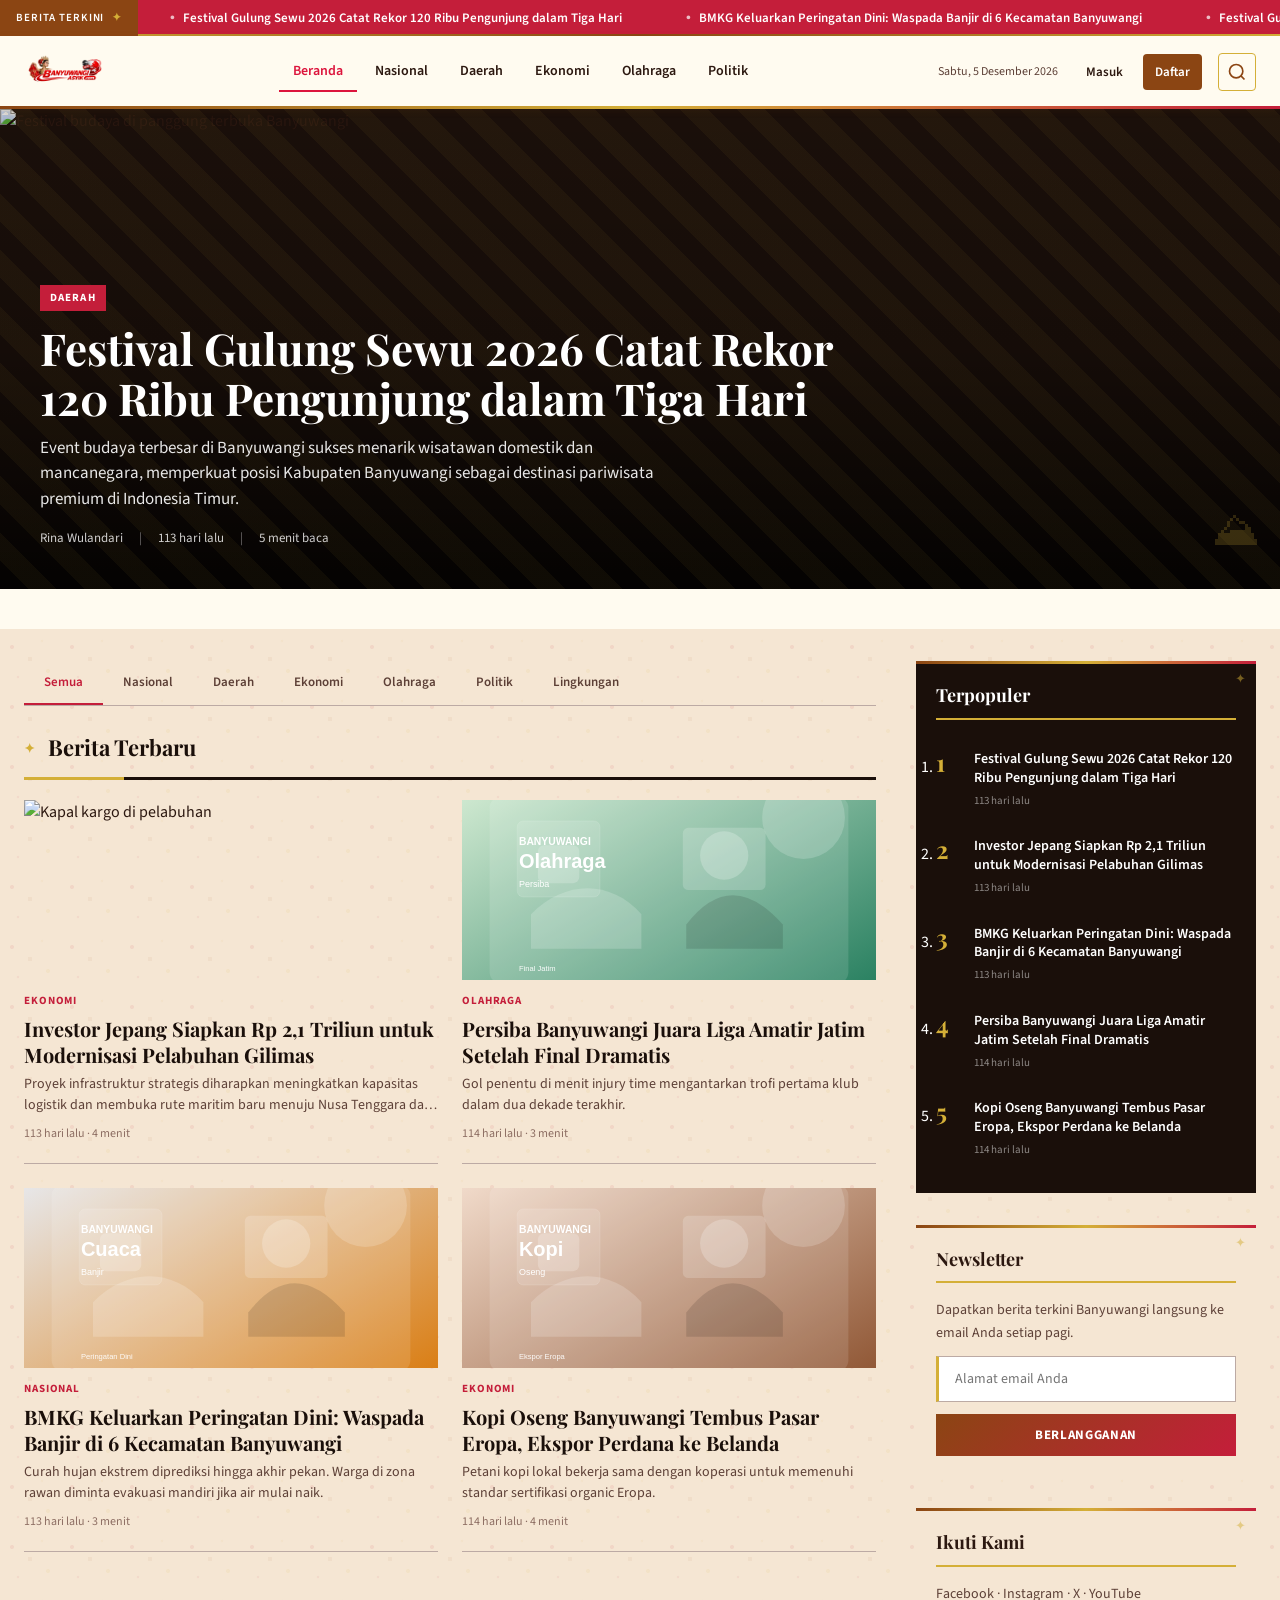
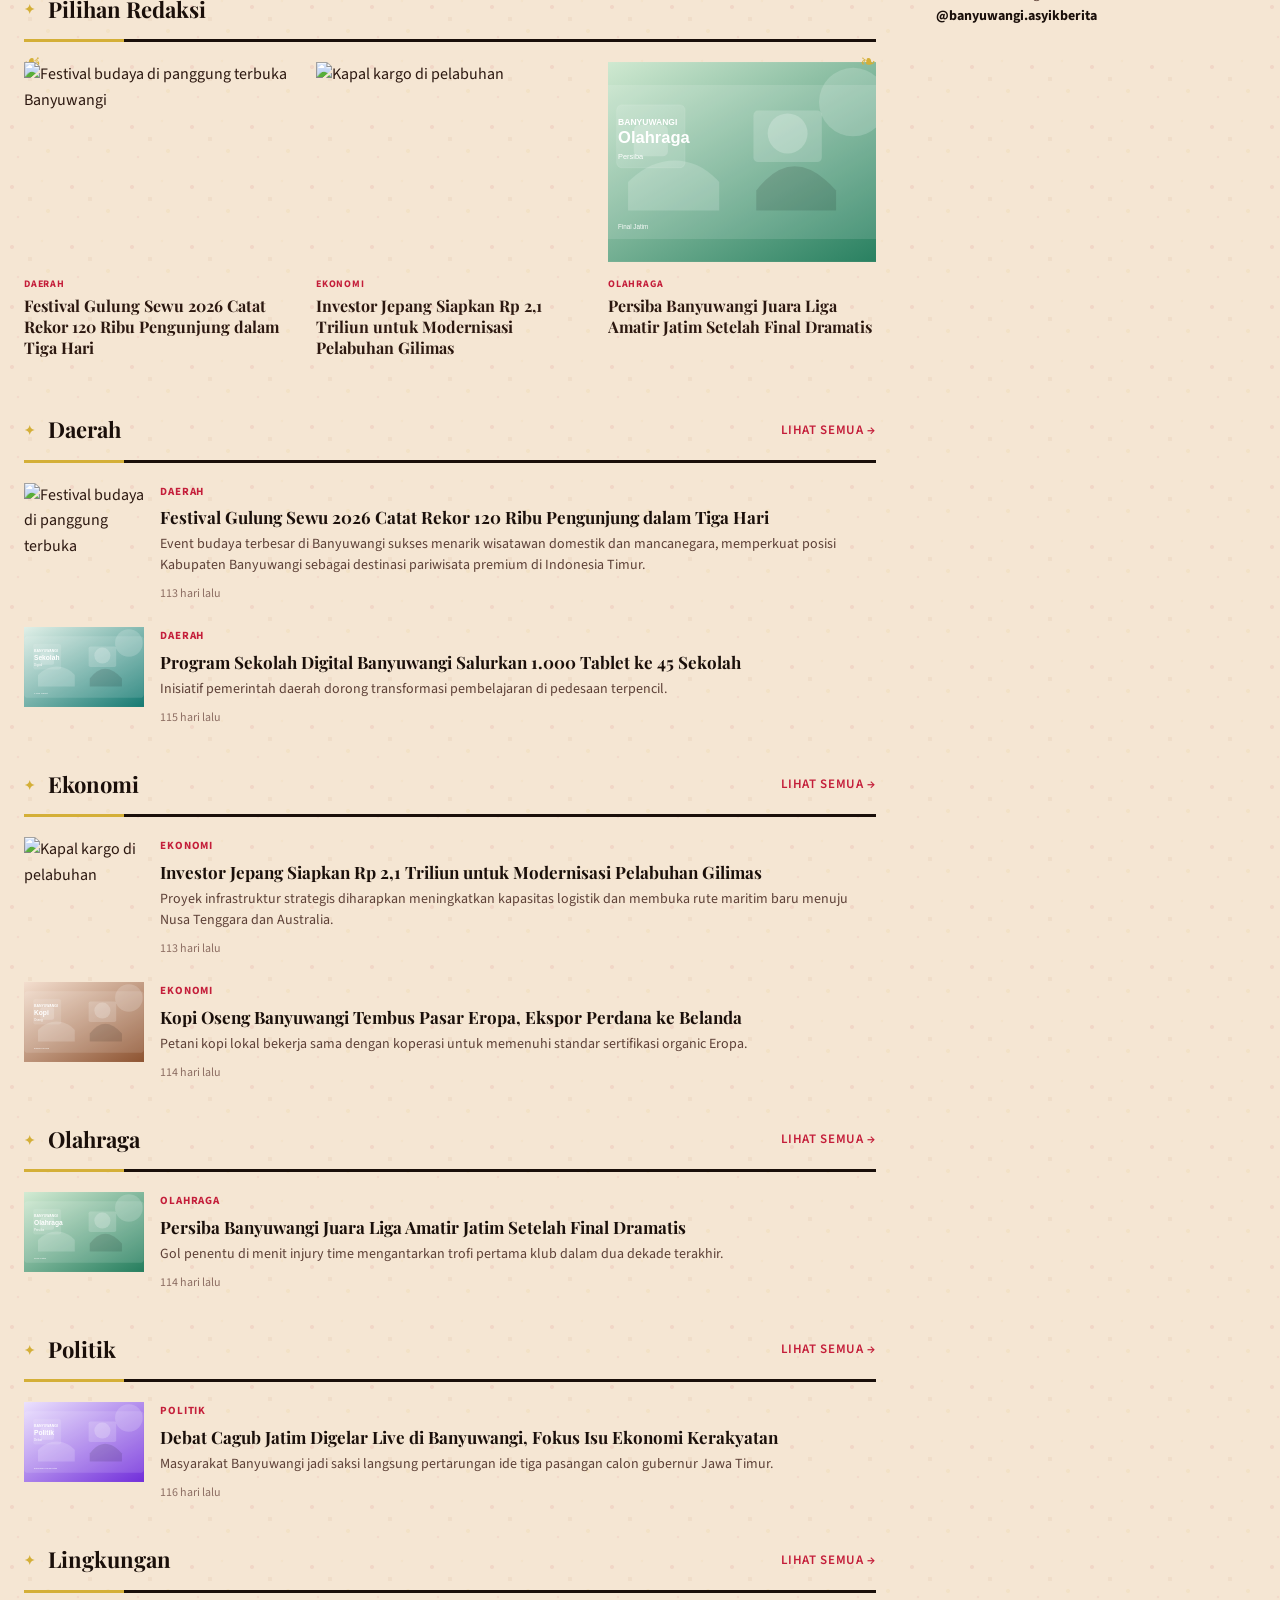
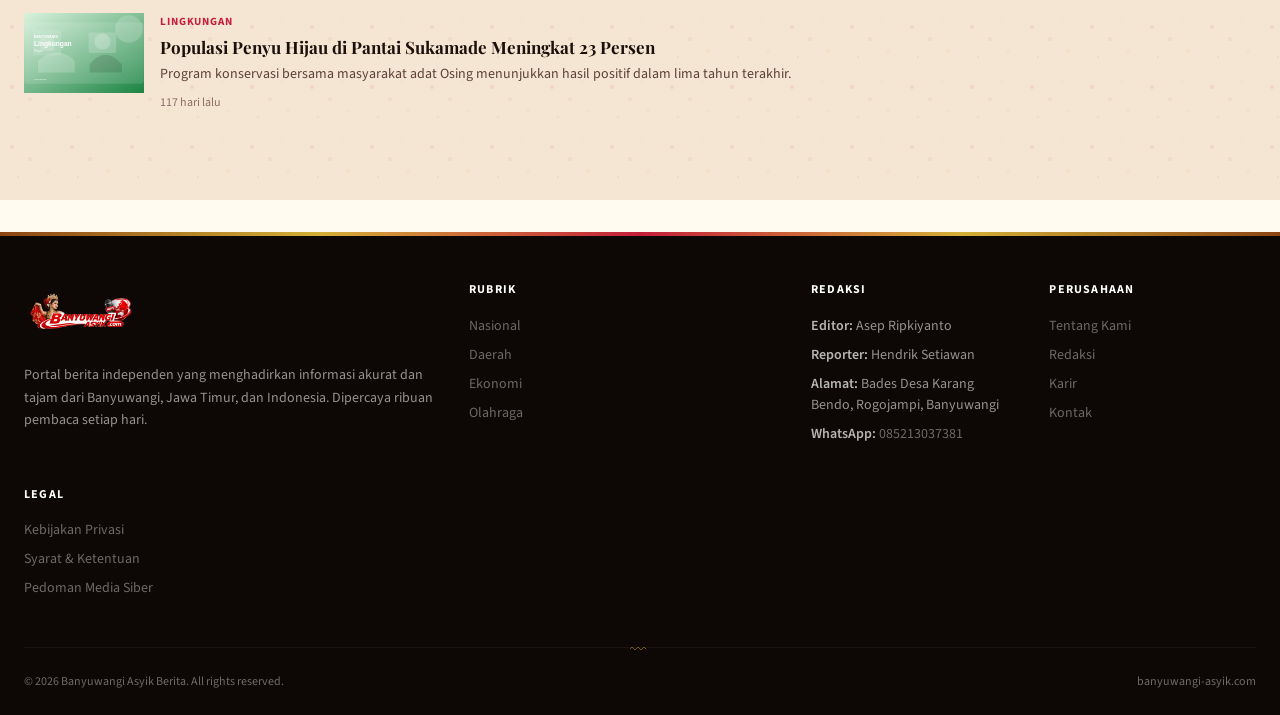
==== commit 6079e8f7: "Remove Gandrung branding from homepage hero Co-authored-by: Copilot <223556219+Copilot@users.noreply" ====
--- a/index.html
+++ b/index.html
@@ -39,7 +39,10 @@
 
       <div class="site-header__actions">
         <time class="header-date" id="header-date"></time>
-        <nav class="auth-nav" id="auth-nav" aria-label="Navigasi akun"></nav>
+        <nav class="auth-nav" id="auth-nav" aria-label="Navigasi akun">
+          <a href="login.html" class="auth-nav__link">Masuk</a>
+          <a href="signup.html" class="auth-nav__link auth-nav__link--cta">Daftar</a>
+        </nav>
         <button class="btn-search" id="btn-search" aria-label="Cari berita">
           <svg width="20" height="20" viewBox="0 0 24 24" fill="none" stroke="currentColor" stroke-width="2">
             <circle cx="11" cy="11" r="8"/><path d="m21 21-4.3-4.3"/>
@@ -61,26 +64,27 @@
     <a href="index.html#olahraga" class="mobile-nav__link">Olahraga</a>
     <a href="index.html#politik" class="mobile-nav__link">Politik</a>
     <a href="index.html#lingkungan" class="mobile-nav__link">Lingkungan</a>
-    <div class="mobile-nav__auth" id="mobile-nav-auth"></div>
+    <div class="mobile-nav__auth" id="mobile-nav-auth">
+      <a href="login.html" class="mobile-nav__auth-link">Masuk</a>
+      <a href="signup.html" class="mobile-nav__auth-link mobile-nav__auth-link--cta">Daftar</a>
+    </div>
   </nav>
 
   <!-- Hero -->
   <section class="hero" id="hero-section">
-    <!-- Gandrung Image - Left Side -->
     <div class="hero-gandrung">
-      <img src="assets/gandrung.png" alt="Tari Gandrung Banyuwangi" class="hero-gandrung__img" onerror="this.style.display='none'; this.parentElement.querySelector('.hero-gandrung__placeholder').style.display='flex';">
+      <img src="assets/article-1.svg" alt="Ilustrasi berita Banyuwangi" class="hero-gandrung__img" onerror="this.style.display='none'; this.parentElement.querySelector('.hero-gandrung__placeholder').style.display='flex';">
       <div class="hero-gandrung__placeholder">
-        <span class="gandrung-icon">💃</span>
-        <p>Gandrung</p>
+        <span class="gandrung-icon">📰</span>
+        <p>Berita Banyuwangi</p>
       </div>
     </div>
     
-    <!-- Batik Pattern - Right Side -->
     <div class="hero-batik">
-      <img src="assets/batik-banyuwangi.png" alt="Motif Batik Banyuwangi" class="hero-batik__img" onerror="this.style.display='none'; this.parentElement.querySelector('.hero-batik__placeholder').style.display='flex';">
+      <img src="assets/article-2.svg" alt="Ilustrasi berita Banyuwangi" class="hero-batik__img" onerror="this.style.display='none'; this.parentElement.querySelector('.hero-batik__placeholder').style.display='flex';">
       <div class="hero-batik__placeholder">
-        <span class="batik-icon">🎭</span>
-        <p>Batik Banyuwangi</p>
+        <span class="batik-icon">📣</span>
+        <p>Berita Utama</p>
       </div>
     </div>
   </section>
@@ -199,7 +203,6 @@
     </div>
   </div>
 
-  <script src="js/firebase-config.js"></script>
   <script src="js/auth.js"></script>
   <script src="js/articles.js"></script>
   <script src="js/main.js"></script>
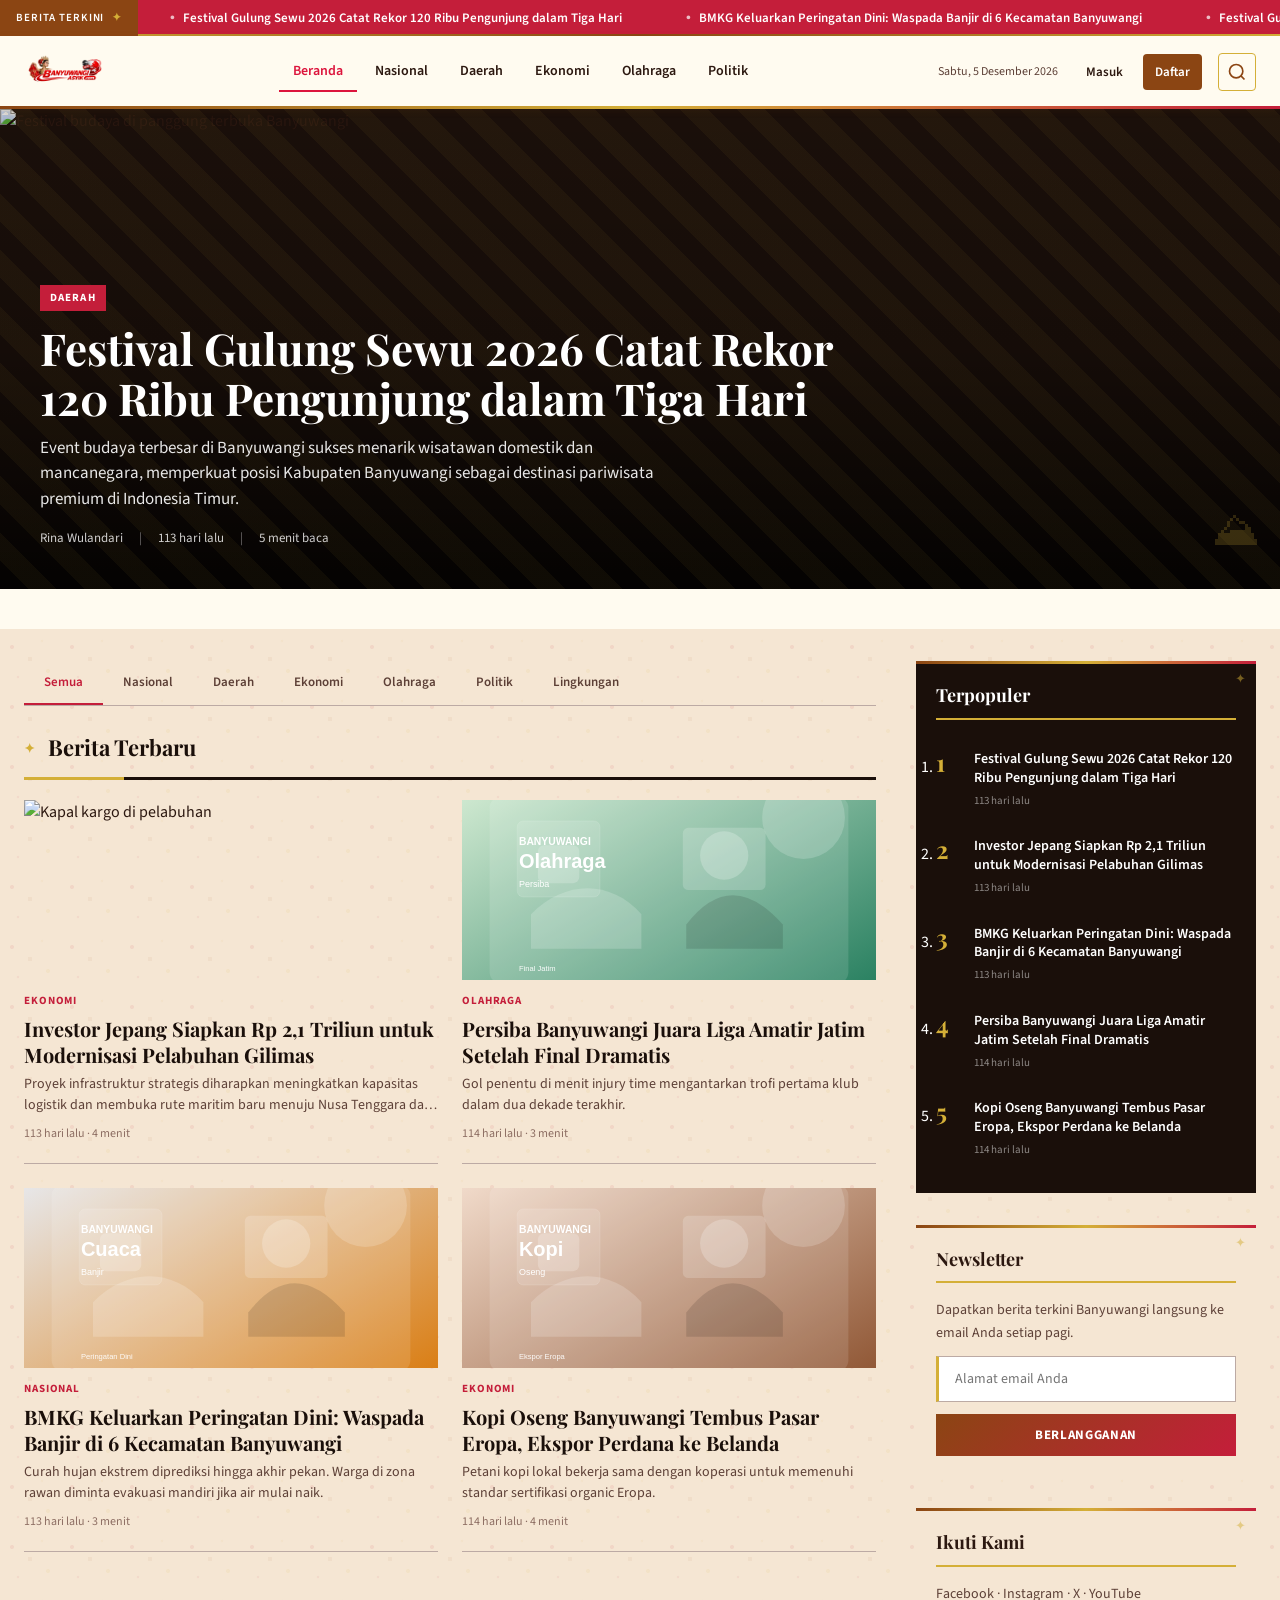
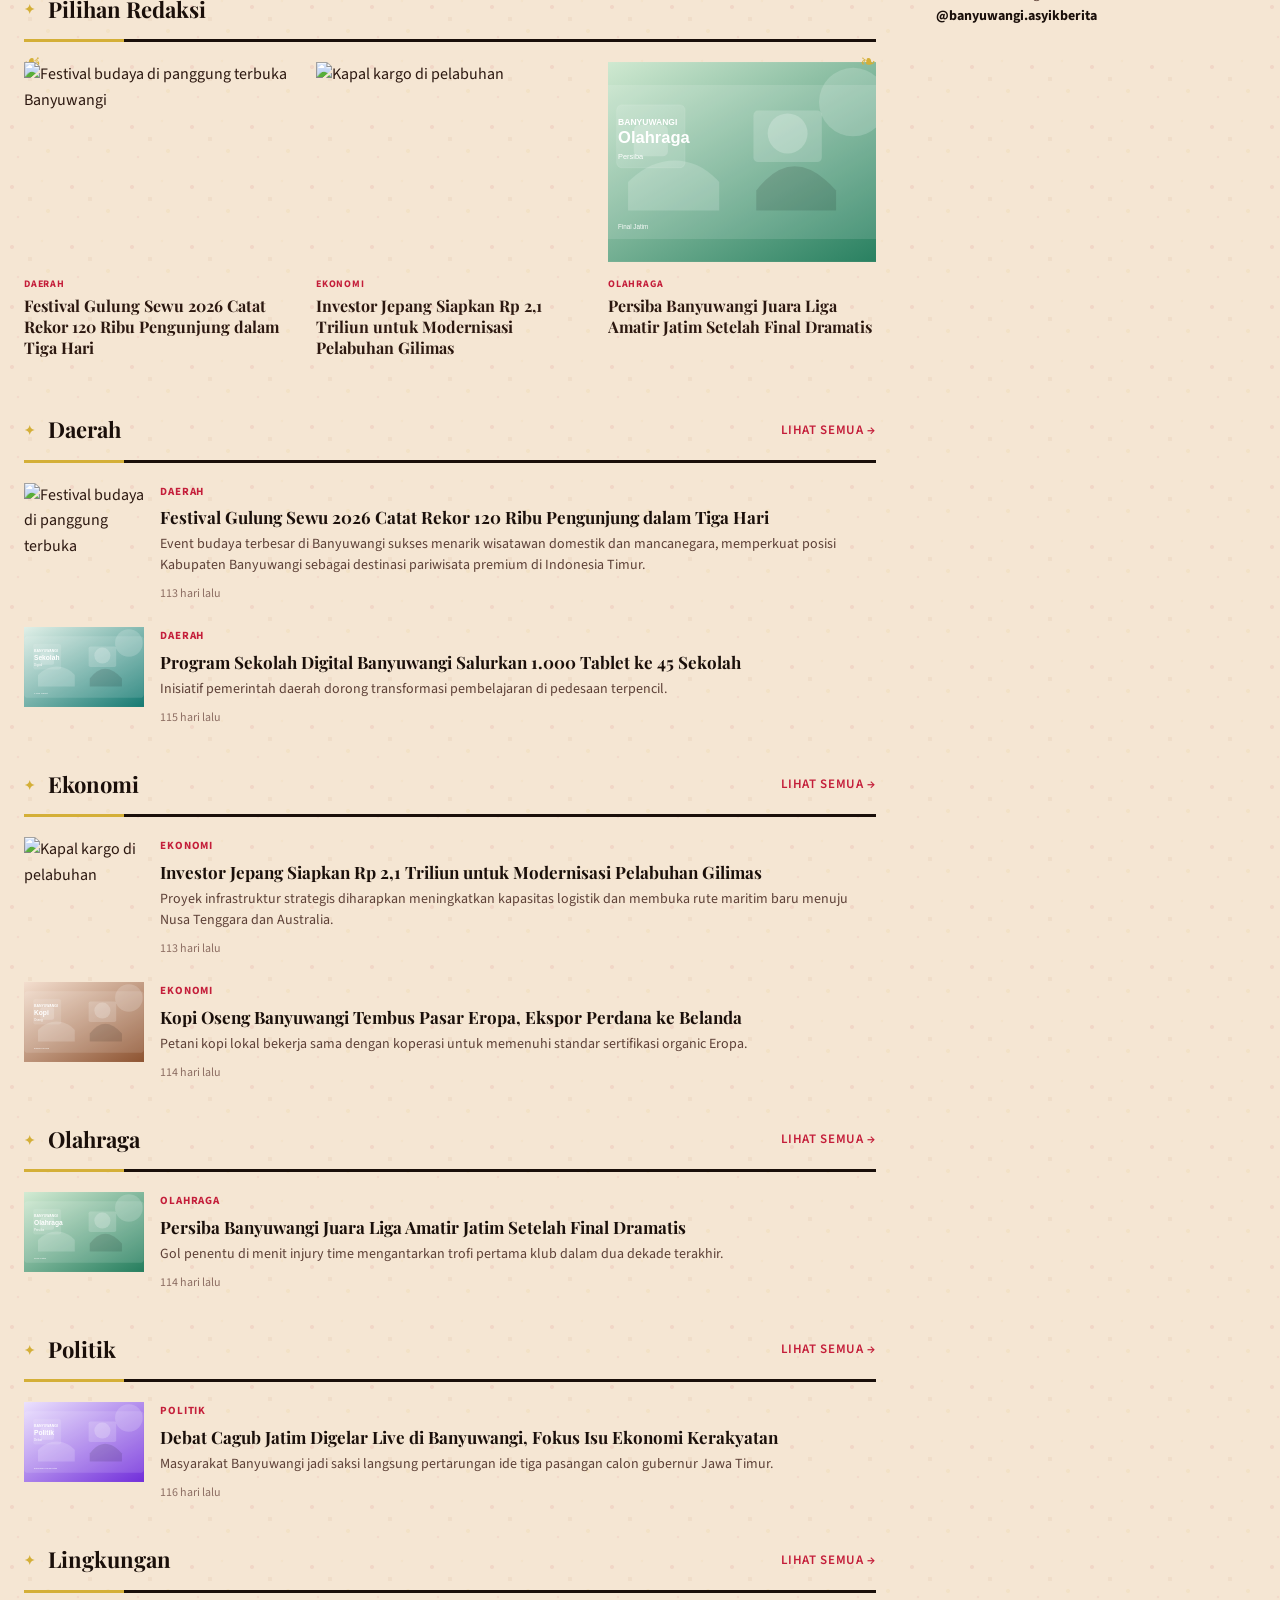
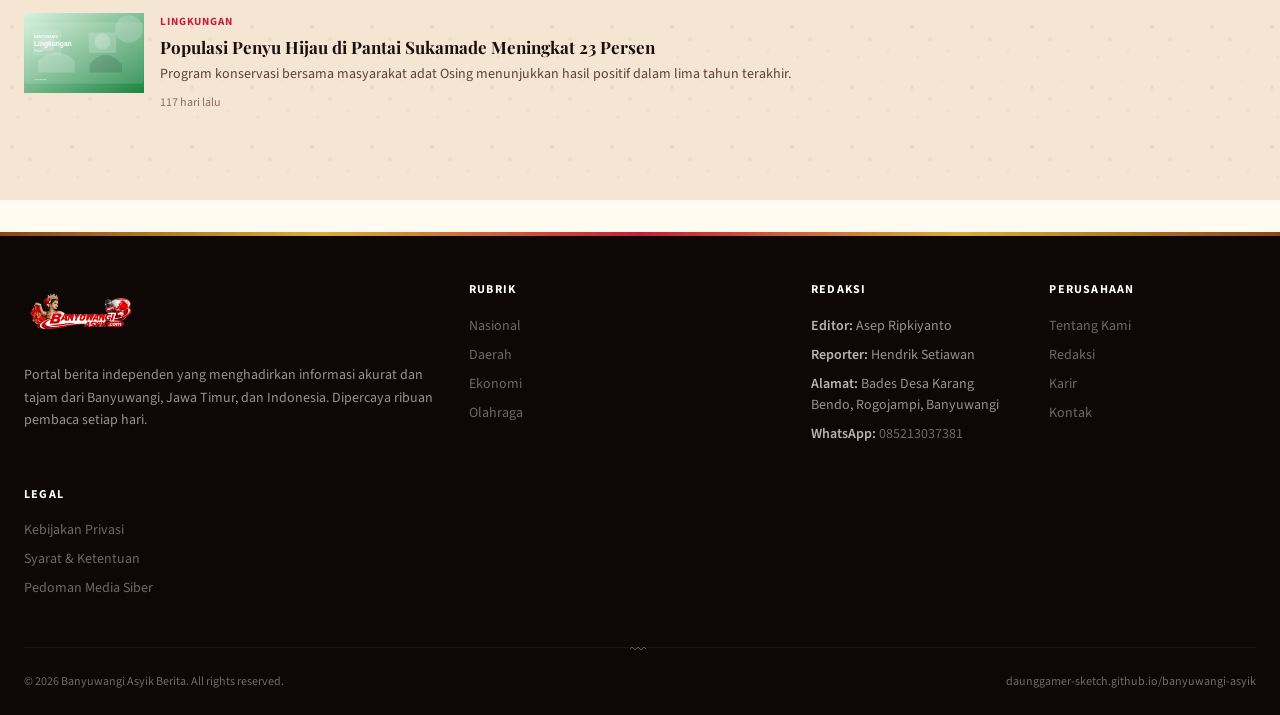
==== commit 2c7432da: "Use GitHub Pages domain as canonical URL Co-authored-by: Copilot <223556219+Copilot@users.noreply.gi" ====
--- a/index.html
+++ b/index.html
@@ -189,7 +189,7 @@
       </div>
       <div class="site-footer__bottom">
         <span>&copy; 2026 Banyuwangi Asyik Berita. All rights reserved.</span>
-        <span>banyuwangi-asyik.com</span>
+        <span>daunggamer-sketch.github.io/banyuwangi-asyik</span>
       </div>
     </div>
   </footer>
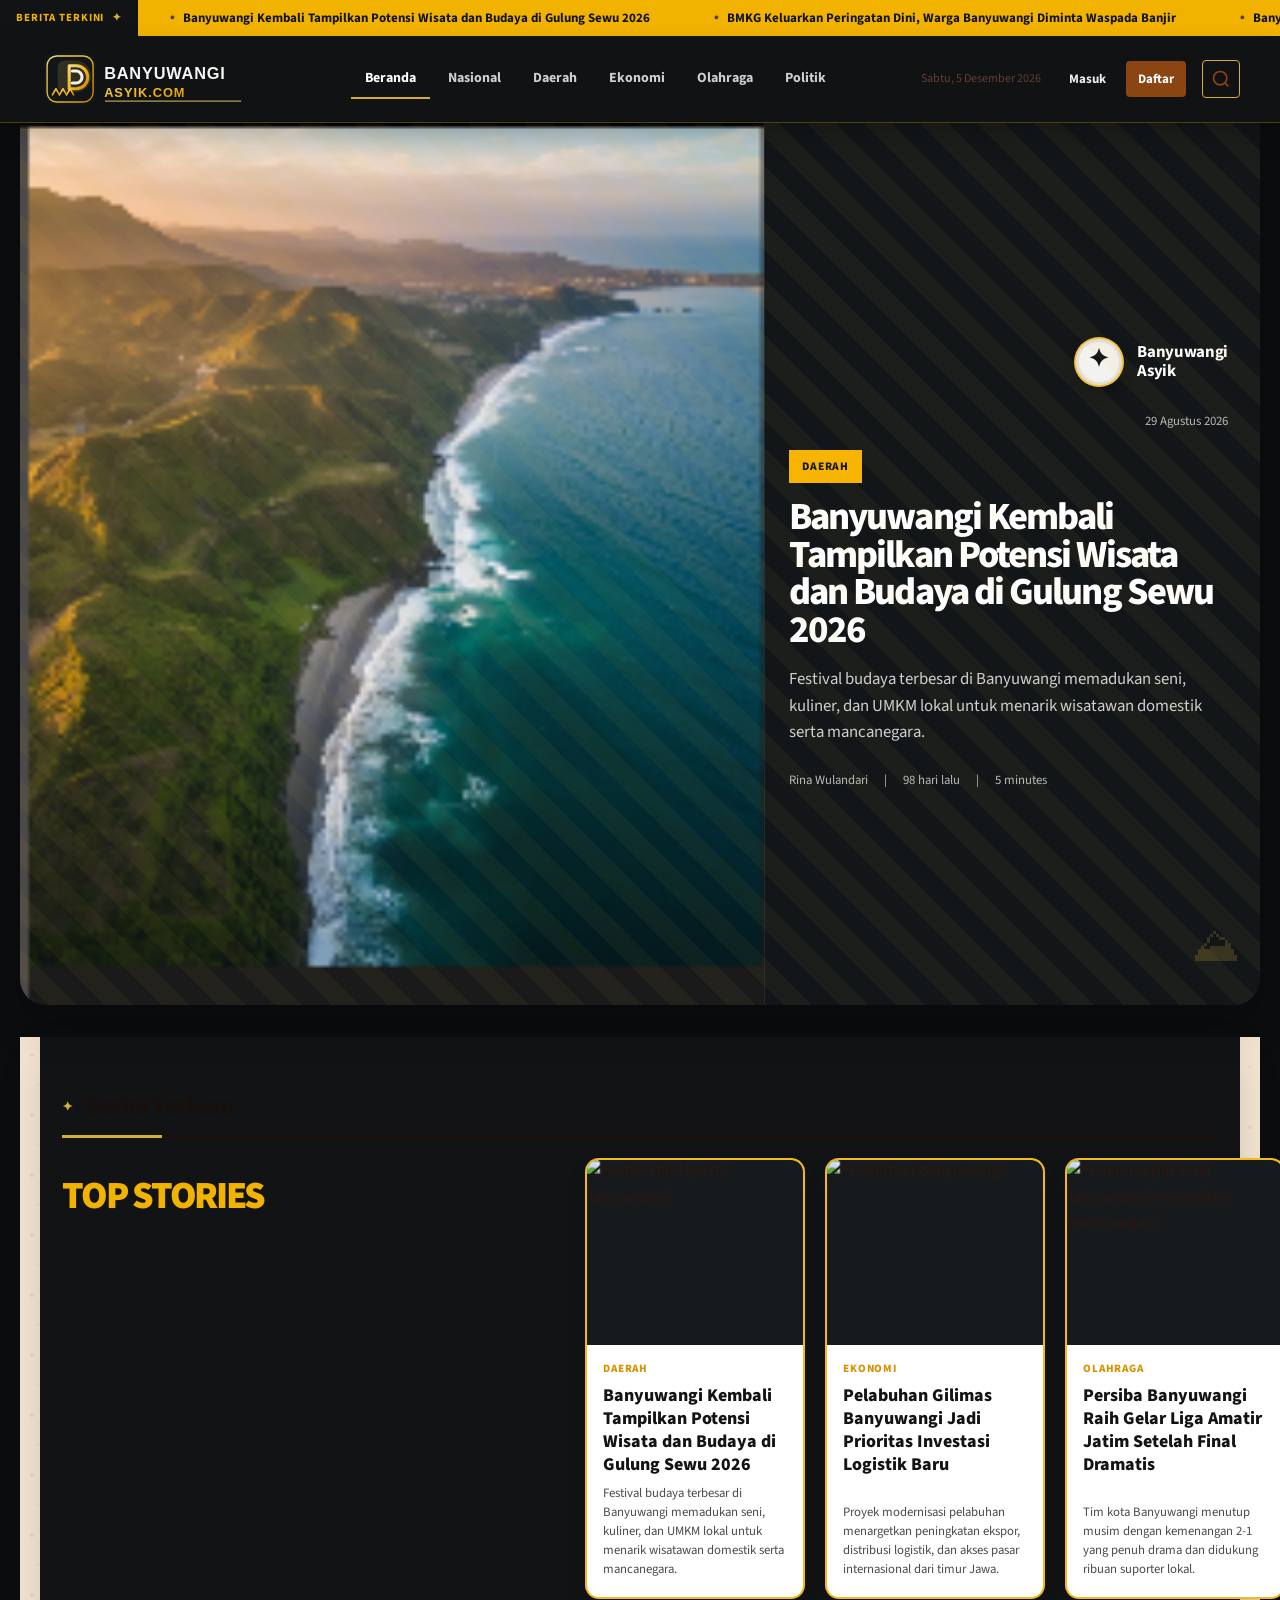
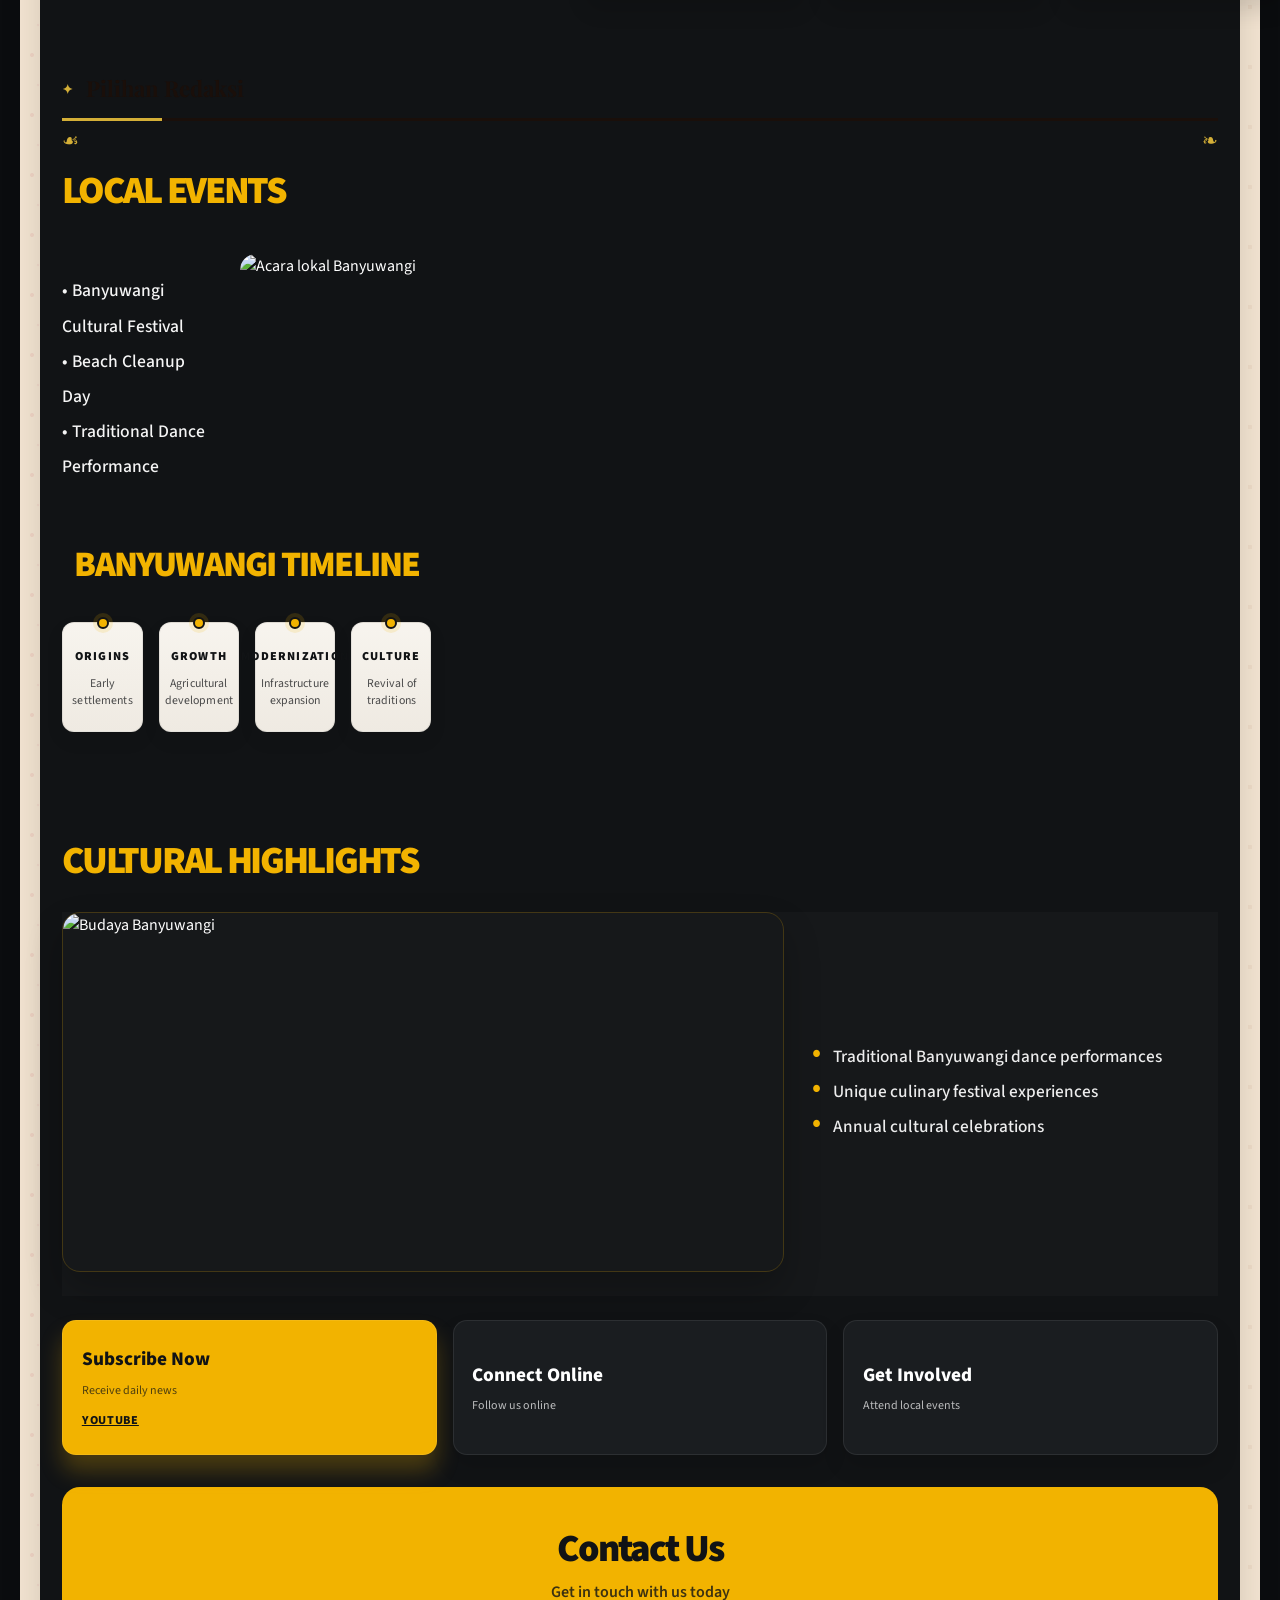
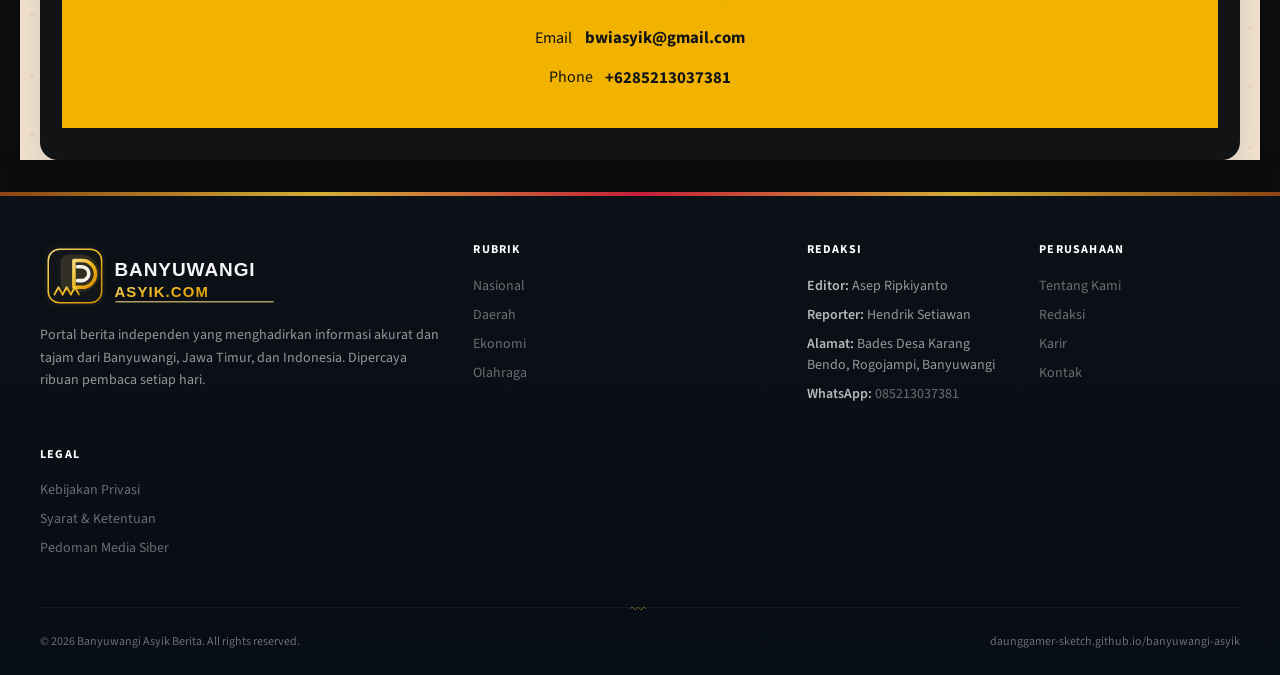
==== commit dece9132: "Polish Banyuwangi homepage branding and hero Co-authored-by: Copilot <223556219+Copilot@users.norepl" ====
--- a/index.html
+++ b/index.html
@@ -8,8 +8,8 @@
   <link rel="preconnect" href="https://fonts.googleapis.com">
   <link rel="preconnect" href="https://fonts.gstatic.com" crossorigin>
   <link href="https://fonts.googleapis.com/css2?family=Playfair+Display:wght@600;700;800&family=Source+Sans+3:wght@400;600;700&family=Noto+Serif:wght@400;600;700&display=swap" rel="stylesheet">
-  <link rel="stylesheet" href="css/style.css">
-  <link rel="icon" href="assets/logo.png" type="image/png">
+  <link rel="stylesheet" href="css/style.css?v=20260829-2">
+  <link rel="icon" href="assets/logo-banyuwangi-asyik.svg" type="image/svg+xml">
 </head>
 <body>
 
@@ -25,7 +25,7 @@
   <header class="site-header">
     <div class="site-header__inner">
       <a href="index.html" class="site-logo">
-        <img src="assets/logo.png" alt="Banyuwangi Asyik Berita Online" class="site-logo__img" width="180" height="52">
+        <img src="assets/logo-banyuwangi-asyik.svg" alt="Banyuwangi Asyik Berita Online" class="site-logo__img" width="280" height="80">
       </a>
 
       <nav class="site-nav" aria-label="Navigasi utama">
@@ -146,7 +146,7 @@
     <div class="container">
       <div class="site-footer__grid">
         <div>
-          <img src="assets/logo.png" alt="Banyuwangi Asyik Berita Online" class="site-footer__logo" width="200" height="80">
+          <img src="assets/logo-banyuwangi-asyik.svg" alt="Banyuwangi Asyik Berita Online" class="site-footer__logo" width="260" height="80">
           <p class="site-footer__desc">
             Portal berita independen yang menghadirkan informasi akurat dan tajam dari Banyuwangi, Jawa Timur, dan Indonesia. Dipercaya ribuan pembaca setiap hari.
           </p>
@@ -206,6 +206,18 @@
   <script src="js/auth.js"></script>
   <script src="js/articles.js"></script>
   <script src="js/main.js"></script>
+  <script>
+    (function() {
+      const redirectHosts = ["banyuwangi-asyik.com", "www.banyuwangi-asyik.com"];
+      const currentHost = location.hostname.toLowerCase();
+      const seoPaths = [/^\/robots\.txt$/i, /^\/sitemap\.xml$/i];
+      if (seoPaths.some(re => re.test(location.pathname))) return;
+      if (redirectHosts.includes(currentHost)) {
+        const target = "https://daunggamer-sketch.github.io/banyuwangi-asyik" + location.pathname + location.search + location.hash;
+        if (location.href !== target) location.replace(target);
+      }
+    })();
+  </script>
   <script>
     document.addEventListener("DOMContentLoaded", () => {
       App.initHomepage();
--- a/css/style.css
+++ b/css/style.css
@@ -58,7 +58,7 @@
 body {
   font-family: var(--font-sans);
   color: var(--color-text);
-  background: var(--color-bg);
+  background: #0b0d0f;
   line-height: 1.6;
   -webkit-font-smoothing: antialiased;
 }
@@ -78,10 +78,10 @@
 
 /* ---- Breaking News Ticker ---- */
 .breaking-bar {
-  background: var(--color-accent);
-  color: #fff;
+  background: #f2b300;
+  color: #111315;
   font-size: 0.8125rem;
-  font-weight: 600;
+  font-weight: 700;
   overflow: hidden;
   height: 36px;
   display: flex;
@@ -95,12 +95,13 @@
   bottom: 0;
   left: 0;
   right: 0;
-  height: 2px;
-  background: linear-gradient(90deg, var(--color-gold), var(--color-primary), var(--color-gold));
+  height: 0;
+  background: none;
 }
 
 .breaking-bar__label {
-  background: var(--color-primary);
+  background: #111315;
+  color: #f2b300;
   padding: 0 1rem;
   height: 100%;
   display: flex;
@@ -156,12 +157,13 @@
 
 /* ---- Header ---- */
 .site-header {
-  background: var(--color-bg);
-  border-bottom: 1px solid var(--color-border);
+  background: rgba(17, 19, 21, 0.96);
+  border-bottom: 1px solid rgba(255, 193, 7, 0.25);
   position: sticky;
   top: 0;
   z-index: 100;
-  box-shadow: 0 2px 8px rgba(139, 69, 19, 0.1);
+  box-shadow: 0 12px 25px rgba(0, 0, 0, 0.18);
+  backdrop-filter: blur(10px);
 }
 
 .site-header::before {
@@ -170,29 +172,30 @@
   bottom: -1px;
   left: 0;
   right: 0;
-  height: 3px;
-  background: linear-gradient(90deg, var(--color-primary) 0%, var(--color-gold) 50%, var(--color-accent) 100%);
+  height: 0;
+  background: none;
 }
 
 .site-header__inner {
-  max-width: var(--max-width);
+  max-width: 1240px;
   margin: 0 auto;
-  padding: 0 1.5rem;
+  padding: 0 1.25rem;
   display: flex;
   align-items: center;
   justify-content: space-between;
-  height: var(--header-height);
+  height: 86px;
 }
 
 .site-logo {
   display: flex;
   align-items: center;
   flex-shrink: 0;
+  padding: 0.2rem 0;
 }
 
 .site-logo__img {
-  height: 52px;
-  width: auto;
+  height: clamp(68px, 5vw, 92px);
+  width: clamp(180px, 18vw, 240px);
   object-fit: contain;
   display: block;
 }
@@ -206,16 +209,16 @@
 .site-nav__link {
   padding: 0.5rem 0.875rem;
   font-size: 0.875rem;
-  font-weight: 600;
-  color: var(--color-text);
+  font-weight: 700;
+  color: rgba(255,255,255,0.8);
   border-bottom: 2px solid transparent;
   transition: color var(--transition), border-color var(--transition);
 }
 
 .site-nav__link:hover,
 .site-nav__link.active {
-  color: var(--color-accent-light);
-  border-bottom-color: var(--color-accent-light);
+  color: #fff;
+  border-bottom-color: var(--color-gold);
 }
 
 .site-header__actions {
@@ -239,8 +242,8 @@
 
 .auth-nav__link {
   font-size: 0.8125rem;
-  font-weight: 600;
-  color: var(--color-text);
+  font-weight: 700;
+  color: rgba(255,255,255,0.92);
   text-decoration: none;
   padding: 0.5rem 0.75rem;
   border-radius: 4px;
@@ -248,8 +251,8 @@
 }
 
 .auth-nav__link:hover {
-  color: var(--color-primary);
-  background: var(--color-bg-alt);
+  color: #f2b300;
+  background: rgba(255,255,255,0.06);
 }
 
 .auth-nav__link--cta {
@@ -333,24 +336,548 @@
 
 /* ---- Layout ---- */
 .container {
-  max-width: var(--max-width);
+  max-width: 1240px;
   margin: 0 auto;
-  padding: 0 1.5rem;
+  padding: 0 1.25rem;
 }
 
 .main-grid {
   display: grid;
-  grid-template-columns: 1fr 340px;
-  gap: 2.5rem;
-  padding: 2rem 0 3rem;
+  grid-template-columns: 1fr;
+  gap: 2.25rem;
+  padding: 1.4rem 1.4rem 2rem;
+  align-items: start;
+  background: #111315;
+  border-radius: 0 0 18px 18px;
+  box-shadow: 0 18px 42px rgba(0, 0, 0, 0.14);
+  margin: 0 auto 2rem;
+}
+
+.sidebar {
+  display: none !important;
 }
 
 /* ---- Hero ---- */
 .hero {
   position: relative;
-  margin-bottom: 2.5rem;
+  margin: 0 auto 2rem;
+  max-width: 1240px;
   overflow: hidden;
-  background: var(--color-dark);
+  background: linear-gradient(135deg, rgba(36,21,14,0.9), rgba(17,10,8,1));
+  border-radius: 0 0 26px 26px;
+  box-shadow: 0 20px 44px rgba(0,0,0,0.2);
+  min-height: 420px;
+}
+
+.hero__link {
+  display: block;
+  min-height: 420px;
+}
+
+.hero-shell {
+  display: grid;
+  grid-template-columns: 1.5fr 1fr;
+  min-height: 420px;
+}
+
+.hero-shell__image {
+  min-height: 420px;
+  position: relative;
+  overflow: hidden;
+}
+
+.hero-shell__image img {
+  width: 100%;
+  height: 100%;
+  object-fit: cover;
+  display: block;
+}
+
+.hero-shell__panel {
+  display: flex;
+  flex-direction: column;
+  justify-content: center;
+  padding: 2rem 2rem 2rem 1.5rem;
+  background: #121619;
+  border-left: 1px solid rgba(255,255,255,0.08);
+}
+
+.hero-shell__panel--simple {
+  justify-content: center;
+  align-items: flex-start;
+  padding: 2rem 2rem 2rem 1.25rem;
+  background: linear-gradient(180deg, #15191b 0%, #111315 100%);
+}
+
+.hero-brand {
+  display: flex;
+  align-items: center;
+  justify-content: flex-end;
+  gap: 0.85rem;
+  margin-bottom: 1.5rem;
+}
+
+.hero-brand--simple {
+  justify-content: flex-start;
+  margin-bottom: 0.75rem;
+  align-items: center;
+}
+
+.hero-brand__mark {
+  width: 50px;
+  height: 50px;
+  display: grid;
+  place-items: center;
+  border-radius: 50%;
+  background: #f4f2ef;
+  border: 2px solid rgba(242, 179, 0, 0.75);
+  box-shadow: inset 0 0 0 3px rgba(17, 19, 21, 0.08), 0 6px 12px rgba(0, 0, 0, 0.18);
+  color: #111315;
+  font-size: 1.55rem;
+  font-weight: 800;
+  line-height: 1;
+  transform: rotate(0deg);
+}
+
+.hero-brand__mark::before {
+  content: "✦";
+  display: block;
+  transform: translateY(-1px);
+}
+
+.hero-brand__text {
+  font-size: 1.05rem;
+  font-weight: 700;
+  color: #fff;
+  line-height: 1.1;
+  text-align: left;
+  letter-spacing: -0.02em;
+}
+
+.hero-date {
+  text-align: right;
+  color: rgba(255,255,255,0.7);
+  font-size: 0.8rem;
+  margin-bottom: 1.2rem;
+}
+
+.hero-date--simple {
+  text-align: left;
+  margin-bottom: 0;
+  color: rgba(255,255,255,0.7);
+  font-size: 0.72rem;
+  letter-spacing: 0.03em;
+}
+
+.hero-copy {
+  color: #fff;
+}
+
+.hero-copy__tag {
+  display: inline-block;
+  background: #f8b400;
+  color: #111315;
+  font-size: 0.72rem;
+  font-weight: 800;
+  letter-spacing: 0.08em;
+  padding: 0.45rem 0.8rem;
+  margin-bottom: 1rem;
+  text-transform: uppercase;
+}
+
+.hero-copy h1 {
+  font-family: var(--font-sans);
+  font-weight: 800;
+  font-size: clamp(2rem, 3vw, 4rem);
+  line-height: 0.98;
+  letter-spacing: -0.05em;
+  margin: 0 0 1rem;
+}
+
+.hero-copy p {
+  color: rgba(255,255,255,0.8);
+  font-size: 1.05rem;
+  max-width: 32rem;
+}
+
+.hero-meta {
+  display: flex;
+  gap: 1rem;
+  flex-wrap: wrap;
+  margin-top: 1.5rem;
+  font-size: 0.8rem;
+  color: rgba(255,255,255,0.7);
+}
+
+.hero-meta span + span::before {
+  content: "|";
+  margin-right: 1rem;
+}
+
+.top-stories-header {
+  margin: 0 0 1.1rem;
+  padding-top: 0.5rem;
+  text-align: left;
+}
+
+.top-stories-header h2 {
+  font-size: clamp(2rem, 3vw, 3rem);
+  font-weight: 900;
+  color: #f2b300;
+  letter-spacing: -0.06em;
+  text-transform: uppercase;
+  text-align: left;
+}
+
+.top-stories-grid {
+  display: grid;
+  grid-template-columns: repeat(3, minmax(220px, 1fr));
+  gap: 1.25rem;
+  margin: 0 0 2rem;
+  max-width: 100%;
+  justify-content: center;
+}
+
+.top-story-card {
+  display: flex;
+  flex-direction: column;
+  background: #ffffff;
+  border: 2px solid rgba(242, 179, 0, 0.9);
+  border-radius: 14px;
+  overflow: hidden;
+  box-shadow: 0 12px 20px rgba(0,0,0,0.12);
+  width: 100%;
+  margin: 0;
+  min-height: 100%;
+}
+
+.top-story-card__thumb {
+  height: 185px;
+  overflow: hidden;
+  display: flex;
+  align-items: center;
+  justify-content: center;
+  background: #171a1d;
+}
+
+.top-story-card__thumb img {
+  width: 100%;
+  height: 100%;
+  object-fit: cover;
+  display: block;
+  transform: scale(1.03);
+}
+
+.top-story-card__content {
+  padding: 0.9rem 1rem 1.1rem;
+  display: flex;
+  flex-direction: column;
+  justify-content: flex-start;
+  flex: 1;
+}
+
+.top-story-card__label {
+  color: #d89200;
+  font-size: 0.7rem;
+  letter-spacing: 0.08em;
+  text-transform: uppercase;
+  font-weight: 800;
+  margin-bottom: 0.45rem;
+}
+
+.top-story-card__content h3 {
+  font-size: 1.12rem;
+  line-height: 1.28;
+  font-weight: 800;
+  color: #111315;
+  margin-bottom: 0.45rem;
+}
+
+.top-story-card__content p {
+  font-size: 0.8rem;
+  line-height: 1.5;
+  color: rgba(17,19,21,0.76);
+  margin-top: auto;
+}
+
+.local-events {
+  background: #111315;
+  color: #fff;
+  padding: 1.2rem 0 0;
+}
+
+.local-events__title-wrap h2 {
+  font-size: clamp(2rem, 3vw, 3rem);
+  color: #f2b300;
+  font-weight: 900;
+  letter-spacing: -0.06em;
+  text-transform: uppercase;
+  margin-bottom: 1rem;
+  text-align: left;
+}
+
+.local-events__body {
+  display: grid;
+  grid-template-columns: 1fr 1.25fr;
+  gap: 1.5rem;
+  align-items: center;
+  padding: 1rem 0 0;
+}
+
+.local-events__list li {
+  color: #f5f5f5;
+  font-weight: 500;
+}
+
+.local-events__list {
+  list-style: none;
+  padding: 0;
+  margin: 0;
+  color: #f2f2f2;
+  font-size: 1.1rem;
+  line-height: 2;
+}
+
+.local-events__list li {
+  display: flex;
+  align-items: center;
+  gap: 0.7rem;
+}
+
+.local-events__image {
+  overflow: hidden;
+  border-radius: 16px;
+  min-height: 250px;
+}
+
+.local-events__image img {
+  width: 100%;
+  height: 100%;
+  object-fit: cover;
+  display: block;
+}
+
+.timeline-header {
+  margin-top: 2rem;
+  text-align: center;
+  font-size: clamp(2rem, 2.8vw, 3rem);
+  font-weight: 900;
+  letter-spacing: -0.05em;
+  color: #f2b300;
+  text-transform: uppercase;
+}
+
+.timeline-grid {
+  display: grid;
+  grid-template-columns: repeat(4, minmax(0, 1fr));
+  gap: 1rem;
+  margin: 1.8rem auto 2.2rem;
+  max-width: 980px;
+  justify-content: center;
+}
+
+.timeline-item {
+  position: relative;
+  background: linear-gradient(180deg, #f7f4ee 0%, #efeae2 100%);
+  color: #111315;
+  border: 1px solid rgba(17,19,21,0.08);
+  border-radius: 12px;
+  padding: 1.2rem 0.9rem 1rem;
+  text-align: center;
+  box-shadow: 0 8px 18px rgba(0,0,0,0.08);
+  display: flex;
+  flex-direction: column;
+  align-items: center;
+  justify-content: center;
+  min-height: 110px;
+}
+
+.timeline-item::before {
+  content: "";
+  width: 12px;
+  height: 12px;
+  background: #f2b300;
+  border: 2px solid #111315;
+  border-radius: 50%;
+  position: absolute;
+  top: -6px;
+  left: 50%;
+  transform: translateX(-50%);
+  box-shadow: 0 0 0 4px rgba(242, 179, 0, 0.15);
+}
+
+.timeline-item span {
+  display: block;
+  font-size: 0.76rem;
+  font-weight: 900;
+  letter-spacing: 0.1em;
+  margin-bottom: 0.5rem;
+  text-transform: uppercase;
+  color: #111315;
+}
+
+.timeline-item small {
+  display: block;
+  font-size: 0.74rem;
+  color: rgba(17,19,21,0.75);
+  line-height: 1.5;
+  letter-spacing: 0.01em;
+}
+
+.cultural-highlight {
+  background: #111315;
+  color: #fff;
+  padding: 1.5rem 0 0;
+}
+
+.cultural-highlight__title {
+  font-size: clamp(2.2rem, 3vw, 3.25rem);
+  font-weight: 900;
+  letter-spacing: -0.06em;
+  color: #f2b300;
+  text-transform: uppercase;
+  margin-bottom: 1.2rem;
+}
+
+.cultural-highlight__content {
+  display: grid;
+  grid-template-columns: 1.6fr 0.9fr;
+  gap: 1.75rem;
+  align-items: center;
+  background: rgba(255,255,255,0.02);
+  padding: 0 0 1.5rem;
+}
+
+.cultural-highlight__image {
+  overflow: hidden;
+  border-radius: 18px;
+  min-height: 360px;
+  box-shadow: 0 18px 36px rgba(0,0,0,0.24);
+  border: 1px solid rgba(242,179,0,0.2);
+}
+
+.cultural-highlight__image img {
+  width: 100%;
+  height: 100%;
+  object-fit: cover;
+  display: block;
+}
+
+.cultural-highlight__content ul {
+  list-style: none;
+  padding: 0;
+  margin: 0;
+  color: rgba(255,255,255,0.92);
+  font-size: 1.08rem;
+  line-height: 1.8;
+  display: flex;
+  flex-direction: column;
+  gap: 0.25rem;
+}
+
+.cultural-highlight__content li {
+  position: relative;
+  padding-left: 1.35rem;
+  font-weight: 500;
+}
+
+.cultural-highlight__content li::before {
+  content: "•";
+  position: absolute;
+  left: 0;
+  top: -0.08em;
+  color: #f2b300;
+  font-size: 1.8rem;
+  line-height: 1;
+}
+
+.next-steps {
+  display: grid;
+  grid-template-columns: repeat(3, minmax(0,1fr));
+  gap: 1rem;
+  margin-top: 1.5rem;
+}
+
+.next-steps__card {
+  background: #1a1d20;
+  border: 1px solid rgba(255,255,255,0.08);
+  border-radius: 14px;
+  padding: 1.3rem 1.15rem;
+  color: #ffffff;
+  box-shadow: 0 12px 22px rgba(0,0,0,0.12);
+  display: flex;
+  flex-direction: column;
+  justify-content: center;
+  min-height: 135px;
+}
+
+.next-steps__card--gold {
+  background: #f2b300;
+  color: #111315;
+  box-shadow: 0 16px 22px rgba(242,179,0,0.25);
+}
+
+.next-steps__card span {
+  display: block;
+  font-size: 1.2rem;
+  font-weight: 800;
+  margin-bottom: 0.35rem;
+}
+
+.next-steps__card small {
+  color: rgba(255,255,255,0.7);
+  font-size: 0.75rem;
+}
+
+.next-steps__card--gold small {
+  color: rgba(17,19,21,0.72);
+}
+
+.next-steps__link {
+  display: inline-block;
+  margin-top: 0.7rem;
+  font-size: 0.76rem;
+  font-weight: 800;
+  letter-spacing: 0.06em;
+  text-transform: uppercase;
+  color: #111315;
+  text-decoration: underline;
+}
+
+.contact-us {
+  margin-top: 2rem;
+  background: #f2b300;
+  border-radius: 18px 18px 0 0;
+  color: #111315;
+  padding: 2rem 1.5rem 1.5rem;
+  text-align: center;
+}
+
+.contact-us h2 {
+  font-size: clamp(2.4rem, 3vw, 4rem);
+  font-weight: 900;
+  letter-spacing: -0.05em;
+  margin: 0;
+}
+
+.contact-us p {
+  font-size: 1rem;
+  font-weight: 600;
+  opacity: 0.8;
+  margin-bottom: 1.2rem;
+}
+
+.contact-us__row {
+  display: flex;
+  justify-content: center;
+  align-items: center;
+  gap: 0.8rem;
+  font-size: 1rem;
+  margin: 0.8rem 0;
+}
+
+.contact-us__row strong {
+  font-size: 1.05rem;
 }
 
 .hero::before {
@@ -611,9 +1138,21 @@
 /* ---- News Cards ---- */
 .news-grid {
   display: grid;
-  grid-template-columns: repeat(2, 1fr);
+  grid-template-columns: repeat(2, minmax(0, 1fr));
   gap: 1.5rem;
   margin-bottom: 2.5rem;
+}
+
+.news-card,
+.sidebar-widget,
+.category-section,
+.stories-row__item {
+  border-radius: 16px;
+  overflow: hidden;
+}
+
+.news-card {
+  box-shadow: 0 10px 24px rgba(16, 24, 32, 0.08);
 }
 
 .traditional-divider-news {
@@ -646,6 +1185,8 @@
 .news-card {
   display: flex;
   flex-direction: column;
+  border: 1px solid rgba(44, 24, 16, 0.08);
+  background: rgba(255, 255, 255, 0.72);
   border-bottom: 1px solid var(--color-border);
   padding-bottom: 1.25rem;
   transition: opacity var(--transition);
@@ -750,31 +1291,34 @@
 /* ---- Category Tabs ---- */
 .category-tabs {
   display: flex;
-  gap: 0;
-  border-bottom: 1px solid var(--color-border);
+  gap: 0.5rem;
+  border-bottom: 1px solid rgba(44, 24, 16, 0.14);
   margin-bottom: 1.5rem;
   overflow-x: auto;
   -webkit-overflow-scrolling: touch;
+  padding-bottom: 0.25rem;
 }
 
 .category-tabs__btn {
-  background: none;
+  background: transparent;
   border: none;
-  padding: 0.75rem 1.25rem;
+  padding: 0.7rem 0.95rem;
   font-family: var(--font-sans);
   font-size: 0.8125rem;
-  font-weight: 600;
+  font-weight: 700;
   color: var(--color-text-muted);
   cursor: pointer;
   white-space: nowrap;
+  border-radius: 999px 999px 0 0;
   border-bottom: 2px solid transparent;
-  transition: color var(--transition), border-color var(--transition);
+  transition: color var(--transition), border-color var(--transition), background var(--transition);
 }
 
 .category-tabs__btn:hover,
 .category-tabs__btn.active {
-  color: var(--color-accent);
-  border-bottom-color: var(--color-accent);
+  color: var(--color-primary);
+  background: rgba(139, 69, 19, 0.05);
+  border-bottom-color: var(--color-primary);
 }
 
 /* ---- Sidebar ---- */
@@ -785,10 +1329,12 @@
 }
 
 .sidebar-widget {
-  background: var(--color-bg-alt);
+  background: rgba(255,255,255,0.7);
+  border: 1px solid rgba(44, 24, 16, 0.08);
   padding: 1.25rem;
   position: relative;
   overflow: hidden;
+  box-shadow: 0 12px 24px rgba(34, 26, 18, 0.04);
 }
 
 .sidebar-widget::before {
@@ -1160,11 +1706,12 @@
 
 /* ---- Footer ---- */
 .site-footer {
-  background: var(--color-bg-dark);
+  background: linear-gradient(180deg, #0b1117 0%, #070d14 100%);
   color: rgba(255,255,255,0.8);
   padding: 3rem 0 1.5rem;
   margin-top: 2rem;
   position: relative;
+  box-shadow: 0 -10px 30px rgba(0,0,0,0.15);
 }
 
 .site-footer::before {
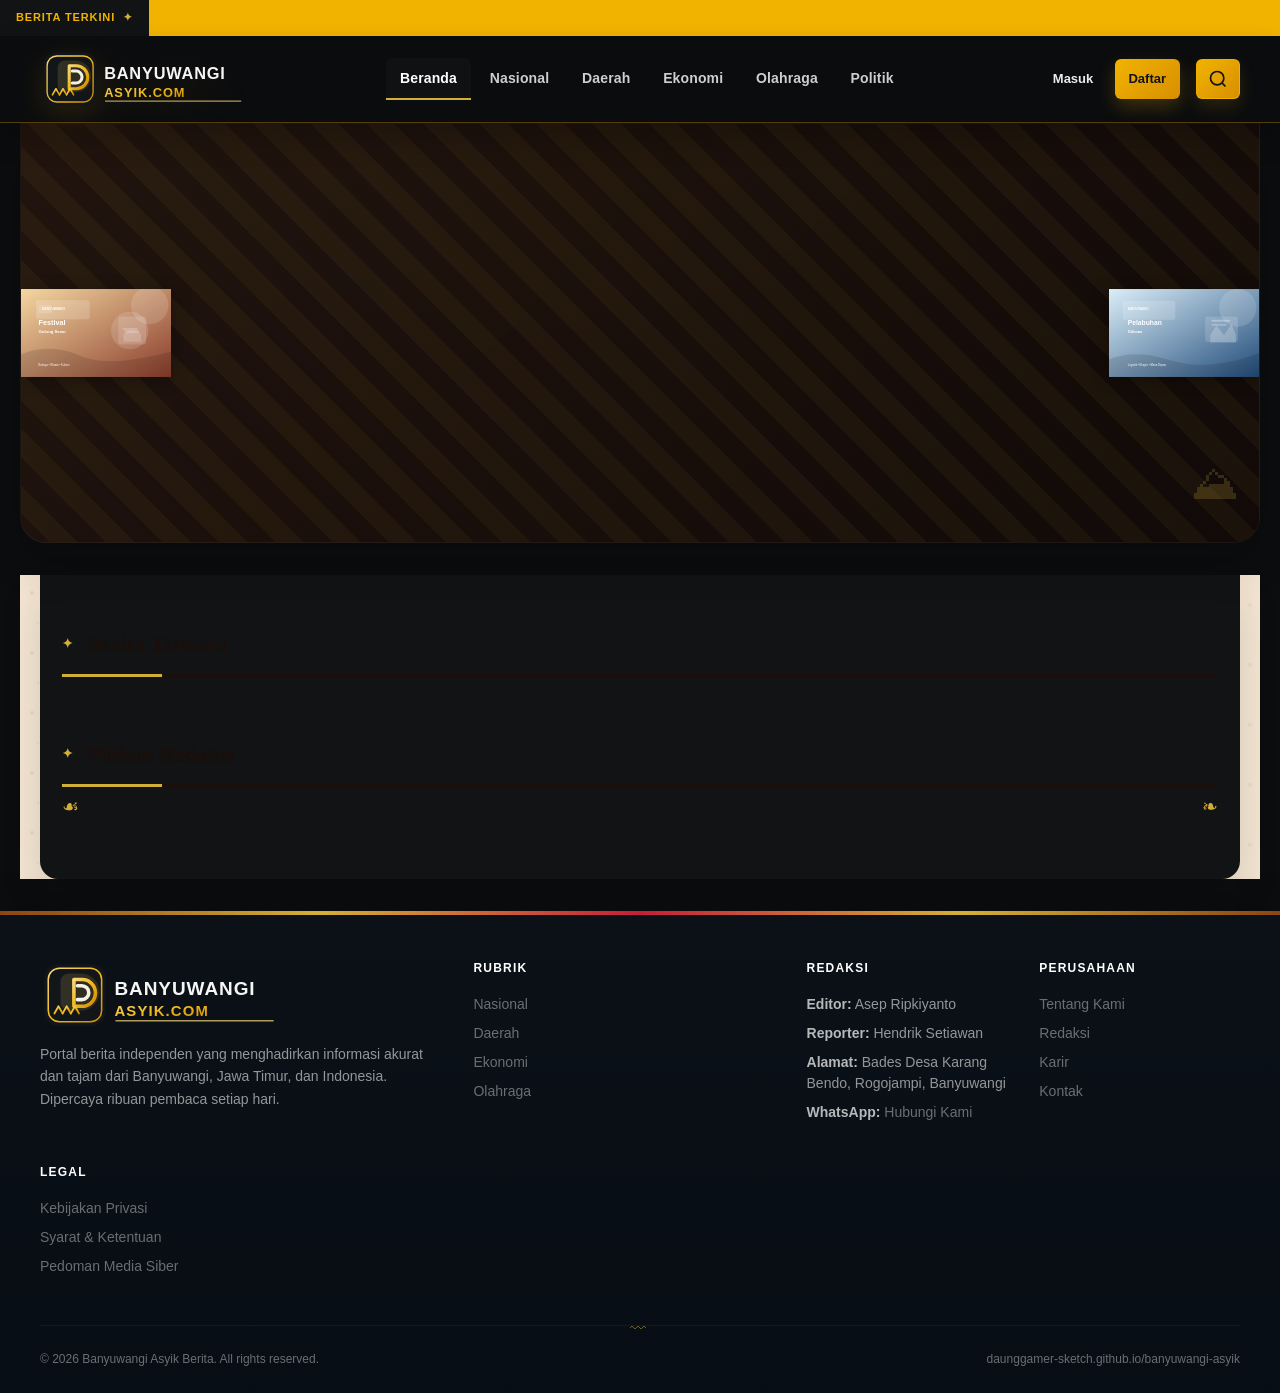
==== commit 24a441cb: "Security: Add CSP headers and security meta tags to index.html" ====
--- a/index.html
+++ b/index.html
@@ -4,12 +4,22 @@
   <meta charset="UTF-8">
   <meta name="viewport" content="width=device-width, initial-scale=1.0">
   <meta name="description" content="Banyuwangi Asyik Berita — Portal berita terpercaya dari Banyuwangi dan sekitarnya. Nasional, daerah, ekonomi, olahraga, dan lebih banyak lagi.">
+  
+  <!-- Security Headers -->
+  <meta http-equiv="Content-Security-Policy" content="default-src 'self'; script-src 'self' 'wasm-unsafe-eval' https://www.gstatic.com https://www.googletagmanager.com; style-src 'self' 'unsafe-inline' https://fonts.googleapis.com; img-src 'self' data: https:; font-src 'self' data: https://fonts.gstatic.com; connect-src 'self' https: wss:; frame-src 'self' https://www.youtube.com https://player.vimeo.com https://drive.google.com;">
+  <meta http-equiv="X-Content-Type-Options" content="nosniff">
+  <meta http-equiv="X-Frame-Options" content="SAMEORIGIN">
+  <meta http-equiv="X-XSS-Protection" content="1; mode=block">
+  <meta http-equiv="Referrer-Policy" content="strict-origin-when-cross-origin">
+  <meta name="Permissions-Policy" content="geolocation=(), microphone=(), camera=(), payment=()">
+  
   <title>Banyuwangi Asyik Berita — Portal Berita Terkini</title>
   <link rel="preconnect" href="https://fonts.googleapis.com">
   <link rel="preconnect" href="https://fonts.gstatic.com" crossorigin>
   <link href="https://fonts.googleapis.com/css2?family=Playfair+Display:wght@600;700;800&family=Source+Sans+3:wght@400;600;700&family=Noto+Serif:wght@400;600;700&display=swap" rel="stylesheet">
   <link rel="stylesheet" href="css/style.css?v=20260829-2">
   <link rel="icon" href="assets/logo-banyuwangi-asyik.svg" type="image/svg+xml">
+  <link rel="canonical" href="https://daunggamer-sketch.github.io/banyuwangi-asyik/">
 </head>
 <body>
 
@@ -125,7 +135,7 @@
             Dapatkan berita terkini Banyuwangi langsung ke email Anda setiap pagi.
           </p>
           <form class="newsletter-form" id="newsletter-form">
-            <input type="email" placeholder="Alamat email Anda" required aria-label="Email">
+            <input type="email" placeholder="Alamat email Anda" required aria-label="Email" autocomplete="email">
             <button type="submit">Berlangganan</button>
           </form>
         </div>
@@ -166,7 +176,7 @@
             <li><strong>Editor:</strong> Asep Ripkiyanto</li>
             <li><strong>Reporter:</strong> Hendrik Setiawan</li>
             <li><strong>Alamat:</strong> Bades Desa Karang Bendo, Rogojampi, Banyuwangi</li>
-            <li><strong>WhatsApp:</strong> <a href="https://wa.me/6285213037381" target="_blank">085213037381</a></li>
+            <li><strong>WhatsApp:</strong> <a href="https://wa.me/6285213037381" target="_blank" rel="noopener noreferrer">Hubungi Kami</a></li>
           </ul>
         </div>
         <div>
--- a/css/style.css
+++ b/css/style.css
@@ -58,9 +58,12 @@
 body {
   font-family: var(--font-sans);
   color: var(--color-text);
-  background: #0b0d0f;
+  background:
+    radial-gradient(circle at top, rgba(242, 179, 0, 0.12), transparent 29%),
+    #0b0d0f;
   line-height: 1.6;
   -webkit-font-smoothing: antialiased;
+  overflow-x: hidden;
 }
 
 img {
@@ -157,12 +160,12 @@
 
 /* ---- Header ---- */
 .site-header {
-  background: rgba(17, 19, 21, 0.96);
-  border-bottom: 1px solid rgba(255, 193, 7, 0.25);
+  background: rgba(12, 13, 15, 0.98);
+  border-bottom: 1px solid rgba(242, 179, 0, 0.3);
   position: sticky;
   top: 0;
   z-index: 100;
-  box-shadow: 0 12px 25px rgba(0, 0, 0, 0.18);
+  box-shadow: 0 14px 28px rgba(0, 0, 0, 0.22);
   backdrop-filter: blur(10px);
 }
 
@@ -183,6 +186,7 @@
   display: flex;
   align-items: center;
   justify-content: space-between;
+  gap: 1rem;
   height: 86px;
 }
 
@@ -198,21 +202,33 @@
   width: clamp(180px, 18vw, 240px);
   object-fit: contain;
   display: block;
+  filter: drop-shadow(0 8px 14px rgba(242, 179, 0, 0.12));
 }
 
 .site-nav {
   display: flex;
   align-items: center;
+  justify-content: center;
   gap: 0.25rem;
+  flex: 1;
 }
 
 .site-nav__link {
-  padding: 0.5rem 0.875rem;
+  padding: 0.55rem 0.9rem;
   font-size: 0.875rem;
   font-weight: 700;
+  letter-spacing: 0.01em;
   color: rgba(255,255,255,0.8);
   border-bottom: 2px solid transparent;
-  transition: color var(--transition), border-color var(--transition);
+  transition: color var(--transition), border-color var(--transition), background var(--transition);
+  border-radius: 6px 6px 0 0;
+}
+
+.site-nav__link:hover,
+.site-nav__link.active {
+  color: #fff;
+  border-bottom-color: var(--color-gold);
+  background: rgba(255,255,255,0.02);
 }
 
 .site-nav__link:hover,
@@ -245,8 +261,8 @@
   font-weight: 700;
   color: rgba(255,255,255,0.92);
   text-decoration: none;
-  padding: 0.5rem 0.75rem;
-  border-radius: 4px;
+  padding: 0.6rem 0.85rem;
+  border-radius: 6px;
   transition: all var(--transition);
 }
 
@@ -256,13 +272,14 @@
 }
 
 .auth-nav__link--cta {
-  background: var(--color-primary);
-  color: #fff;
+  background: linear-gradient(135deg, #f2b300, #d78f00);
+  color: #111315;
+  box-shadow: 0 8px 18px rgba(242, 179, 0, 0.22);
 }
 
 .auth-nav__link--cta:hover {
-  background: var(--color-primary-dark);
-  color: #fff;
+  background: linear-gradient(135deg, #f8c52d, #d78f00);
+  color: #111315;
 }
 
 .auth-nav__link--user {
@@ -289,21 +306,22 @@
 }
 
 .btn-search {
-  background: none;
-  border: 1px solid var(--color-gold);
+  background: linear-gradient(135deg, #f2b300, #d78f00);
+  border: 1px solid rgba(242, 179, 0, 0.8);
   cursor: pointer;
-  padding: 0.5rem;
-  color: var(--color-primary);
-  display: flex;
-  align-items: center;
-  border-radius: 4px;
+  padding: 0.55rem 0.7rem;
+  color: #111315;
+  display: flex;
+  align-items: center;
+  border-radius: 6px;
   transition: all var(--transition);
+  box-shadow: 0 8px 18px rgba(242, 179, 0, 0.14);
 }
 
 .btn-search:hover {
-  background: var(--color-gold-light);
-  color: var(--color-dark);
-  border-color: var(--color-gold-dark);
+  background: linear-gradient(135deg, #f8c52d, #d78f00);
+  color: #111315;
+  border-color: rgba(242, 179, 0, 1);
 }
 
 .btn-menu {
@@ -367,6 +385,7 @@
   border-radius: 0 0 26px 26px;
   box-shadow: 0 20px 44px rgba(0,0,0,0.2);
   min-height: 420px;
+  border: 1px solid rgba(255, 255, 255, 0.04);
 }
 
 .hero__link {
@@ -376,14 +395,16 @@
 
 .hero-shell {
   display: grid;
-  grid-template-columns: 1.5fr 1fr;
+  grid-template-columns: minmax(0, 1.7fr) minmax(280px, 0.9fr);
   min-height: 420px;
+  align-items: stretch;
 }
 
 .hero-shell__image {
   min-height: 420px;
   position: relative;
   overflow: hidden;
+  background: #dfe7ee;
 }
 
 .hero-shell__image img {
@@ -391,6 +412,7 @@
   height: 100%;
   object-fit: cover;
   display: block;
+  filter: saturate(1.08) contrast(1.04);
 }
 
 .hero-shell__panel {
@@ -398,7 +420,7 @@
   flex-direction: column;
   justify-content: center;
   padding: 2rem 2rem 2rem 1.5rem;
-  background: #121619;
+  background: linear-gradient(180deg, #151a1c 0%, #121619 100%);
   border-left: 1px solid rgba(255,255,255,0.08);
 }
 
